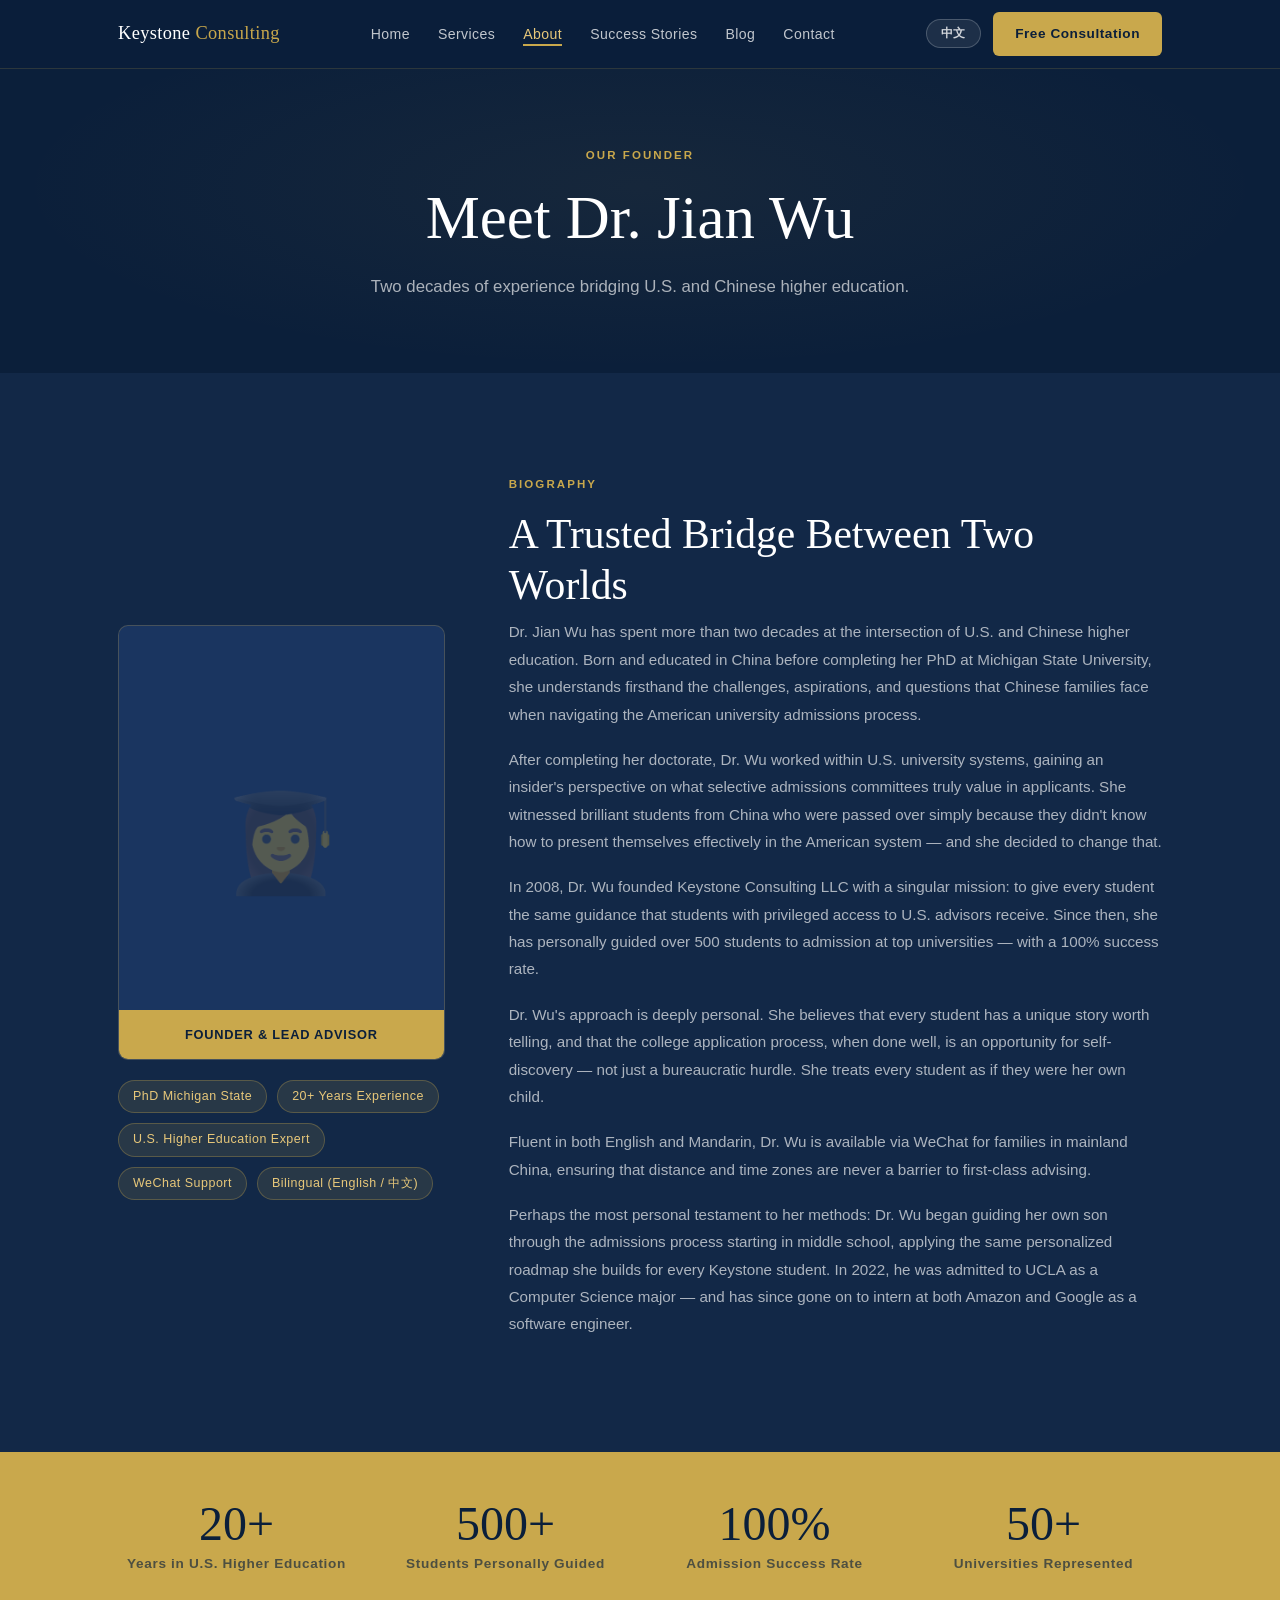
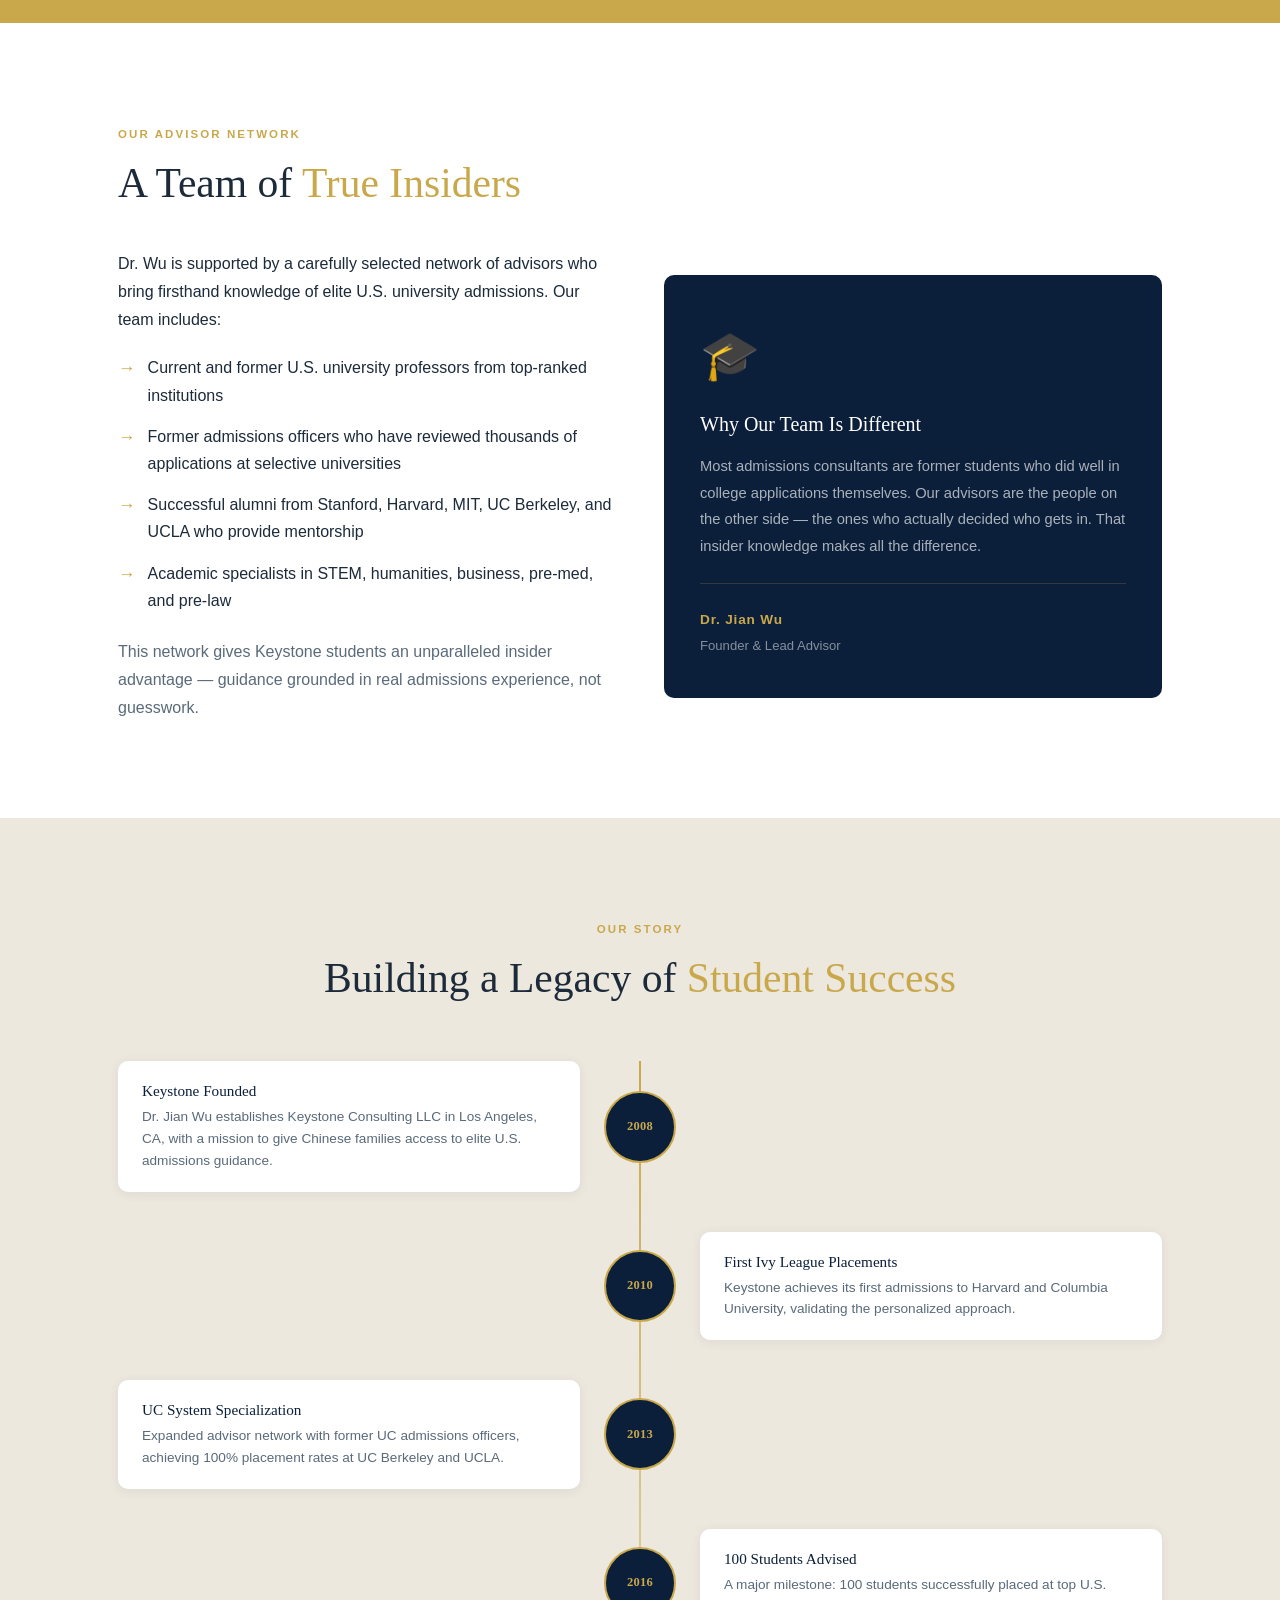
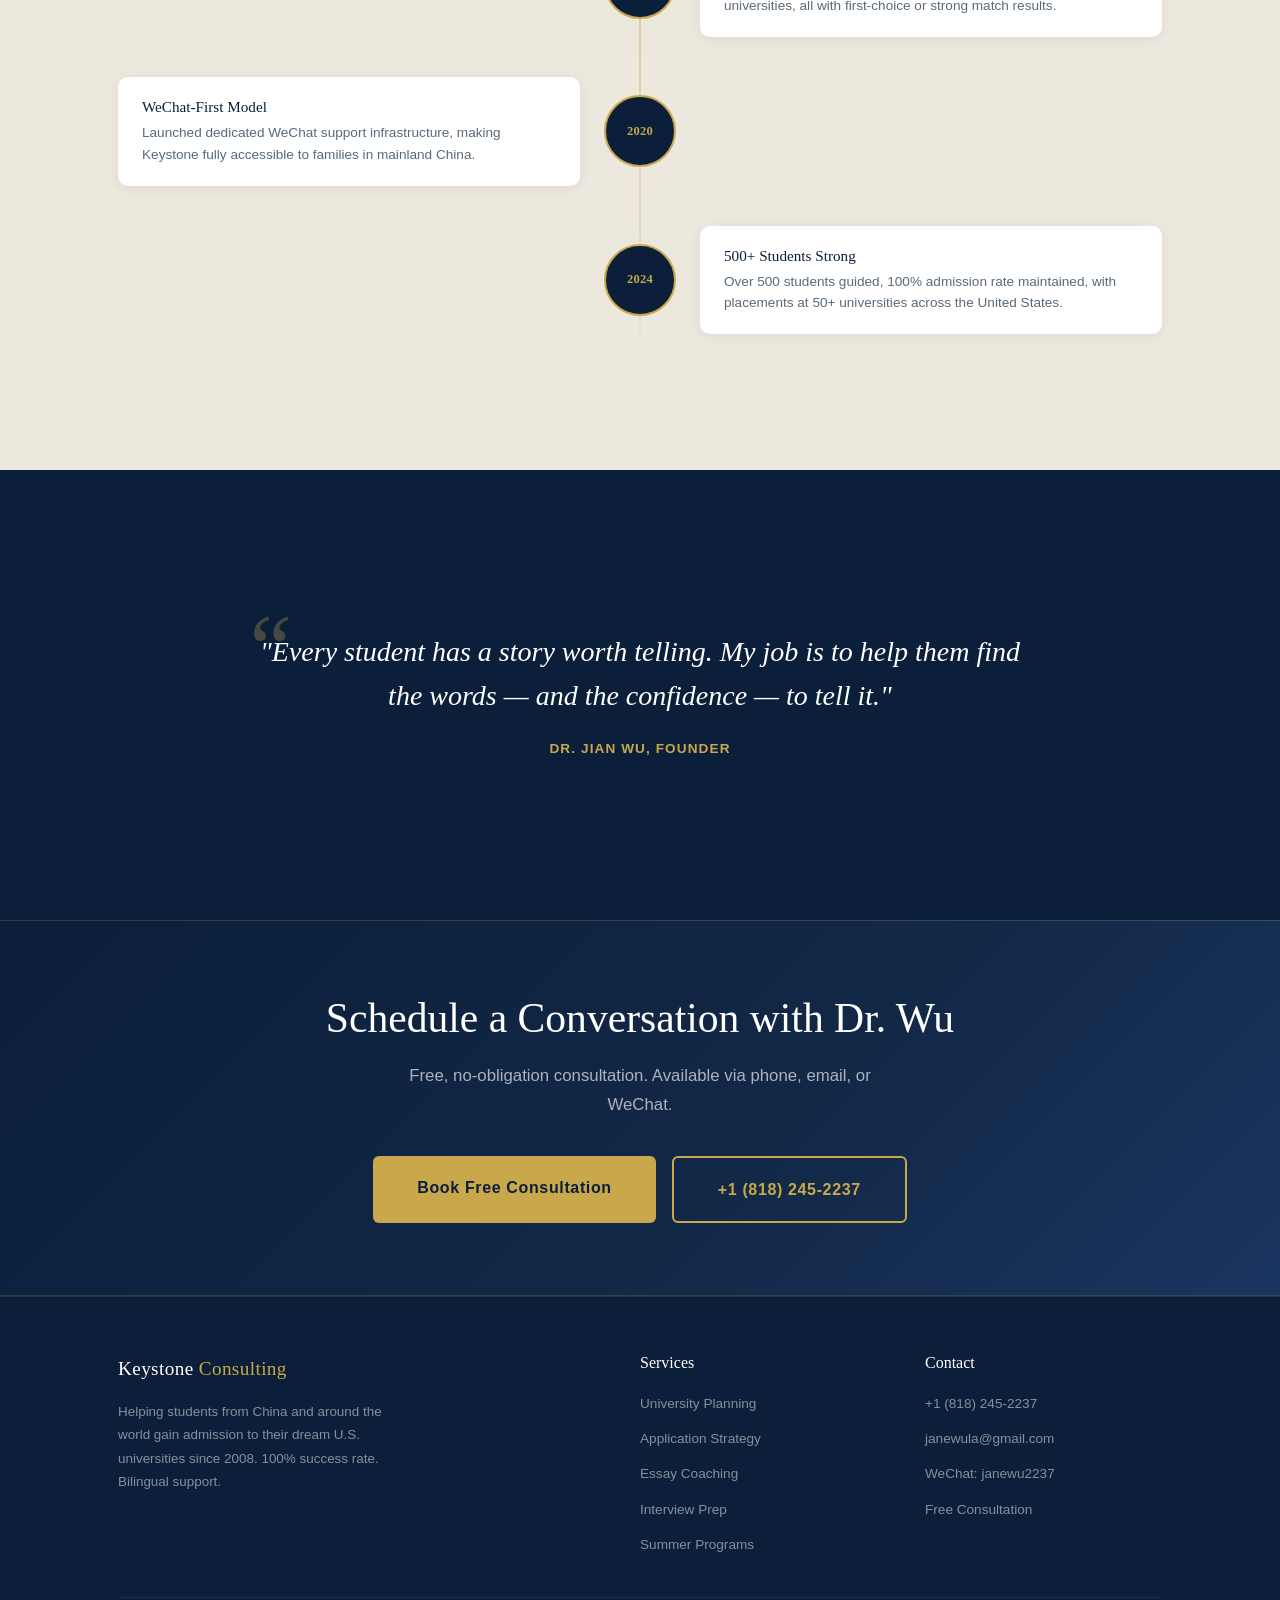
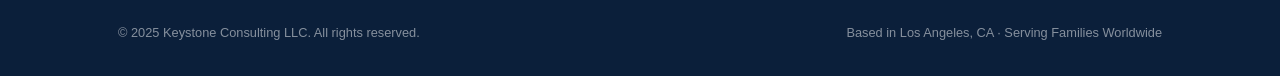
==== pages/about.html @ 027ab475 "Redesign: multi-page architecture with EN/ZH language toggle - Modularize into 6 pages: Home, Servic" ====
<!DOCTYPE html>
<html lang="en">
<head>
  <meta charset="UTF-8" />
  <meta name="viewport" content="width=device-width, initial-scale=1.0" />
  <title>About Dr. Jian Wu — Keystone Consulting LLC</title>
  <meta name="description" content="Meet Dr. Jian Wu, founder of Keystone Consulting LLC. PhD from Michigan State, 20+ years bridging U.S. and Chinese higher education. 500+ students guided, 100% success rate." />
  <link rel="stylesheet" href="../css/styles.css" />
</head>
<body>

<div id="nav-root"></div>

<!-- ── COMPACT HERO ───────────────────────────────────────── -->
<section class="hero-compact">
  <div class="hero-bg"></div>
  <div class="container hero-compact-inner">
    <div class="reveal">
      <span class="label" data-i18n="about.hero_label">Our Founder</span>
      <h1 data-i18n="about.hero_h1">Meet Dr. Jian Wu</h1>
      <p class="hero-sub" data-i18n="about.hero_sub">Two decades of experience bridging U.S. and Chinese higher education.</p>
    </div>
  </div>
</section>

<!-- ── BIOGRAPHY ───────────────────────────────────────────── -->
<section class="section section--mid">
  <div class="container">
    <div class="founder-inner">
      <div class="reveal">
        <div class="founder-portrait">
          <div class="founder-portrait-inner">👩‍🎓</div>
          <div class="founder-portrait-badge" data-i18n="about.founder_badge">Founder & Lead Advisor</div>
        </div>
        <div class="founder-creds" style="margin-top:20px;">
          <span class="cred-tag" data-i18n="home.cred1">PhD Michigan State</span>
          <span class="cred-tag" data-i18n="home.cred2">20+ Years Experience</span>
          <span class="cred-tag" data-i18n="home.cred3">U.S. Higher Education Expert</span>
          <span class="cred-tag" data-i18n="home.cred4">WeChat Support</span>
          <span class="cred-tag" data-i18n="home.cred5">Bilingual (English / 中文)</span>
        </div>
      </div>
      <div class="founder-content reveal">
        <span class="label" data-i18n="about.bio_label">Biography</span>
        <h2 data-i18n="about.bio_h2">A Trusted Bridge Between Two Worlds</h2>
        <p data-i18n="about.bio_p1">Dr. Jian Wu has spent more than two decades at the intersection of U.S. and Chinese higher education. Born and educated in China before completing her PhD at Michigan State University, she understands firsthand the challenges, aspirations, and questions that Chinese families face when navigating the American university admissions process.</p>
        <p data-i18n="about.bio_p2">After completing her doctorate, Dr. Wu worked within U.S. university systems, gaining an insider's perspective on what selective admissions committees truly value in applicants. She witnessed brilliant students from China who were passed over simply because they didn't know how to present themselves effectively in the American system — and she decided to change that.</p>
        <p data-i18n="about.bio_p3">In 2008, Dr. Wu founded Keystone Consulting LLC with a singular mission: to give every student the same guidance that students with privileged access to U.S. advisors receive. Since then, she has personally guided over 500 students to admission at top universities — with a 100% success rate.</p>
        <p data-i18n="about.bio_p4">Dr. Wu's approach is deeply personal. She believes that every student has a unique story worth telling, and that the college application process, when done well, is an opportunity for self-discovery — not just a bureaucratic hurdle. She treats every student as if they were her own child.</p>
        <p data-i18n="about.bio_p5">Fluent in both English and Mandarin, Dr. Wu is available via WeChat for families in mainland China, ensuring that distance and time zones are never a barrier to first-class advising.</p>
        <p data-i18n="about.bio_p6">Perhaps the most personal testament to her methods: Dr. Wu began guiding her own son through the admissions process starting in middle school, applying the same personalized roadmap she builds for every Keystone student. In 2022, he was admitted to UCLA as a Computer Science major — and has since gone on to intern at both Amazon and Google as a software engineer.</p>
      </div>
    </div>
  </div>
</section>

<!-- ── CREDENTIAL STATS ────────────────────────────────────── -->
<div class="stats-banner">
  <div class="container">
    <div class="stats-grid">
      <div class="reveal">
        <div class="stat-num" data-i18n="about.cred1_num">20+</div>
        <div class="stat-label" data-i18n="about.cred1_label">Years in U.S. Higher Education</div>
      </div>
      <div class="reveal">
        <div class="stat-num" data-i18n="about.cred2_num">500+</div>
        <div class="stat-label" data-i18n="about.cred2_label">Students Personally Guided</div>
      </div>
      <div class="reveal">
        <div class="stat-num" data-i18n="about.cred3_num">100%</div>
        <div class="stat-label" data-i18n="about.cred3_label">Admission Success Rate</div>
      </div>
      <div class="reveal">
        <div class="stat-num" data-i18n="about.cred4_num">50+</div>
        <div class="stat-label" data-i18n="about.cred4_label">Universities Represented</div>
      </div>
    </div>
  </div>
</div>

<!-- ── ADVISOR NETWORK ─────────────────────────────────────── -->
<section class="section section--white">
  <div class="container">
    <div class="reveal">
      <span class="label" data-i18n="about.team_label">Our Advisor Network</span>
      <h2 data-i18n-html="about.team_h2">A Team of <span class="gold">True Insiders</span></h2>
    </div>
    <div style="display:grid; grid-template-columns:1fr 1fr; gap:48px; margin-top:40px; align-items:center;">
      <div class="reveal">
        <p style="margin-bottom:20px;" data-i18n="about.team_p1">Dr. Wu is supported by a carefully selected network of advisors who bring firsthand knowledge of elite U.S. university admissions. Our team includes:</p>
        <ul style="list-style:none; display:flex; flex-direction:column; gap:14px;">
          <li style="display:flex; gap:12px; align-items:flex-start;">
            <span style="color:var(--gold); font-size:1.1rem; flex-shrink:0;">→</span>
            <span data-i18n="about.team_l1">Current and former U.S. university professors from top-ranked institutions</span>
          </li>
          <li style="display:flex; gap:12px; align-items:flex-start;">
            <span style="color:var(--gold); font-size:1.1rem; flex-shrink:0;">→</span>
            <span data-i18n="about.team_l2">Former admissions officers who have reviewed thousands of applications at selective universities</span>
          </li>
          <li style="display:flex; gap:12px; align-items:flex-start;">
            <span style="color:var(--gold); font-size:1.1rem; flex-shrink:0;">→</span>
            <span data-i18n="about.team_l3">Successful alumni from Stanford, Harvard, MIT, UC Berkeley, and UCLA who provide mentorship</span>
          </li>
          <li style="display:flex; gap:12px; align-items:flex-start;">
            <span style="color:var(--gold); font-size:1.1rem; flex-shrink:0;">→</span>
            <span data-i18n="about.team_l4">Academic specialists in STEM, humanities, business, pre-med, and pre-law</span>
          </li>
        </ul>
        <p style="margin-top:24px; color:var(--muted);" data-i18n="about.team_p2">This network gives Keystone students an unparalleled insider advantage — guidance grounded in real admissions experience, not guesswork.</p>
      </div>
      <div class="reveal">
        <div style="background:var(--navy); border-radius:var(--r-md); padding:40px 36px; color:var(--white);">
          <div style="font-size:3rem; margin-bottom:16px;">🎓</div>
          <h3 style="color:var(--white); margin-bottom:16px;">Why Our Team Is Different</h3>
          <p style="color:rgba(255,255,255,0.65); font-size:0.92rem; line-height:1.8;">Most admissions consultants are former students who did well in college applications themselves. Our advisors are the people on the other side — the ones who actually decided who gets in. That insider knowledge makes all the difference.</p>
          <div style="margin-top:24px; padding-top:24px; border-top:1px solid rgba(201,168,76,0.2);">
            <div style="color:var(--gold); font-weight:700; font-size:0.85rem; letter-spacing:0.06em;">Dr. Jian Wu</div>
            <div style="color:rgba(255,255,255,0.5); font-size:0.82rem; margin-top:4px;">Founder & Lead Advisor</div>
          </div>
        </div>
      </div>
    </div>
  </div>
</section>

<!-- ── TIMELINE ────────────────────────────────────────────── -->
<section class="section section--cream">
  <div class="container">
    <div class="reveal text-center">
      <span class="label" data-i18n="about.timeline_label">Our Story</span>
      <h2 data-i18n-html="about.timeline_h2">Building a Legacy of <span class="gold">Student Success</span></h2>
    </div>
    <div class="timeline">

      <div class="timeline-item">
        <div class="timeline-content reveal">
          <h4 data-i18n="about.tl1_title">Keystone Founded</h4>
          <p data-i18n="about.tl1_body">Dr. Jian Wu establishes Keystone Consulting LLC in Los Angeles, CA, with a mission to give Chinese families access to elite U.S. admissions guidance.</p>
        </div>
        <div class="timeline-year reveal" data-i18n="about.tl1_year">2008</div>
        <div class="timeline-spacer"></div>
      </div>

      <div class="timeline-item">
        <div class="timeline-spacer"></div>
        <div class="timeline-year reveal" data-i18n="about.tl2_year">2010</div>
        <div class="timeline-content reveal">
          <h4 data-i18n="about.tl2_title">First Ivy League Placements</h4>
          <p data-i18n="about.tl2_body">Keystone achieves its first admissions to Harvard and Columbia University, validating the personalized approach.</p>
        </div>
      </div>

      <div class="timeline-item">
        <div class="timeline-content reveal">
          <h4 data-i18n="about.tl3_title">UC System Specialization</h4>
          <p data-i18n="about.tl3_body">Expanded advisor network with former UC admissions officers, achieving 100% placement rates at UC Berkeley and UCLA.</p>
        </div>
        <div class="timeline-year reveal" data-i18n="about.tl3_year">2013</div>
        <div class="timeline-spacer"></div>
      </div>

      <div class="timeline-item">
        <div class="timeline-spacer"></div>
        <div class="timeline-year reveal" data-i18n="about.tl4_year">2016</div>
        <div class="timeline-content reveal">
          <h4 data-i18n="about.tl4_title">100 Students Advised</h4>
          <p data-i18n="about.tl4_body">A major milestone: 100 students successfully placed at top U.S. universities, all with first-choice or strong match results.</p>
        </div>
      </div>

      <div class="timeline-item">
        <div class="timeline-content reveal">
          <h4 data-i18n="about.tl5_title">WeChat-First Model</h4>
          <p data-i18n="about.tl5_body">Launched dedicated WeChat support infrastructure, making Keystone fully accessible to families in mainland China.</p>
        </div>
        <div class="timeline-year reveal" data-i18n="about.tl5_year">2020</div>
        <div class="timeline-spacer"></div>
      </div>

      <div class="timeline-item">
        <div class="timeline-spacer"></div>
        <div class="timeline-year reveal" data-i18n="about.tl6_year">2024</div>
        <div class="timeline-content reveal">
          <h4 data-i18n="about.tl6_title">500+ Students Strong</h4>
          <p data-i18n="about.tl6_body">Over 500 students guided, 100% admission rate maintained, with placements at 50+ universities across the United States.</p>
        </div>
      </div>

    </div>
  </div>
</section>

<!-- ── PULL QUOTE ──────────────────────────────────────────── -->
<section class="section section--dark">
  <div class="container">
    <div class="pullquote reveal">
      <blockquote data-i18n="about.quote_text">"Every student has a story worth telling. My job is to help them find the words — and the confidence — to tell it."</blockquote>
      <cite data-i18n="about.quote_cite">Dr. Jian Wu, Founder</cite>
    </div>
  </div>
</section>

<!-- ── CTA ────────────────────────────────────────────────── -->
<section class="cta-banner">
  <div class="container">
    <div class="reveal">
      <h2 data-i18n="about.cta_h2">Schedule a Conversation with Dr. Wu</h2>
      <p data-i18n="about.cta_p">Free, no-obligation consultation. Available via phone, email, or WeChat.</p>
      <div class="cta-actions">
        <a href="../pages/contact.html" class="btn btn-primary btn-lg" data-i18n="about.cta_btn">Book Free Consultation</a>
        <a href="tel:+18182452237" class="btn btn-outline btn-lg">+1 (818) 245-2237</a>
      </div>
    </div>
  </div>
</section>

<div id="footer-root"></div>

<script src="../js/translations.js"></script>
<script src="../js/main.js"></script>
</body>
</html>
---- css/styles.css ----
/* ═══════════════════════════════════════════════════════════
   Keystone Consulting LLC — Shared Design System
   China-safe: zero external CDN dependencies
   ═══════════════════════════════════════════════════════════ */

/* ── RESET & BASE ─────────────────────────────────────────── */
*, *::before, *::after { box-sizing: border-box; margin: 0; padding: 0; }
html { scroll-behavior: smooth; font-size: 16px; }

/* ── DESIGN TOKENS ────────────────────────────────────────── */
:root {
  --navy:       #0b1f3a;
  --navy-mid:   #122847;
  --navy-soft:  #1a3560;
  --navy-glass: rgba(11, 31, 58, 0.95);
  --gold:       #c9a84c;
  --gold-lt:    #e8c87a;
  --gold-glass: rgba(201, 168, 76, 0.12);
  --cream:      #f8f5ef;
  --cream-dk:   #ede8de;
  --white:      #ffffff;
  --text:       #1c2a3a;
  --muted:      #5a6a7a;
  --success:    #15803d;

  --serif: Georgia, 'Times New Roman', 'STSong', 'SimSun', serif;
  --sans:  'Segoe UI', 'Helvetica Neue', 'PingFang SC', 'Microsoft YaHei', 'Hiragino Sans GB', Arial, sans-serif;

  --r:     6px;
  --r-md:  10px;
  --r-lg:  16px;
  --r-pill: 100px;

  --shadow-sm:  0 2px 12px rgba(11, 31, 58, 0.07);
  --shadow-md:  0 4px 30px rgba(11, 31, 58, 0.10);
  --shadow-lg:  0 12px 48px rgba(11, 31, 58, 0.15);

  --ease: 0.25s ease;
}

body {
  font-family: var(--sans);
  background: var(--cream);
  color: var(--text);
  line-height: 1.7;
  overflow-x: hidden;
}

/* Chinese text gets slightly more line height */
html[lang="zh"] body {
  line-height: 1.9;
}

/* ── TYPOGRAPHY ───────────────────────────────────────────── */
h1, h2, h3, h4 { font-family: var(--serif); font-weight: normal; line-height: 1.25; }
h1 { font-size: clamp(2.4rem, 5vw, 3.8rem); }
h2 { font-size: clamp(1.8rem, 3.5vw, 2.6rem); }
h3 { font-size: 1.25rem; }
h4 { font-size: 1rem; }

p { line-height: 1.75; }

a { color: inherit; }

/* ── UTILITY ──────────────────────────────────────────────── */
.container { max-width: 1100px; margin: 0 auto; padding: 0 28px; }

.section        { padding: 96px 0; }
.section--dark  { background: var(--navy); color: var(--white); }
.section--mid   { background: var(--navy-mid); color: var(--white); }
.section--cream { background: var(--cream-dk); }
.section--white { background: var(--white); }

.label {
  display: inline-block;
  font-size: 0.72rem;
  font-weight: 700;
  letter-spacing: 0.18em;
  text-transform: uppercase;
  color: var(--gold);
  margin-bottom: 14px;
}

.gold        { color: var(--gold); }
.text-center { text-align: center; }
.text-muted  { color: var(--muted); }
.lead        { font-size: 1.1rem; line-height: 1.8; }

/* ── GRID HELPERS ─────────────────────────────────────────── */
.grid-2    { display: grid; grid-template-columns: 1fr 1fr; gap: 32px; }
.grid-3    { display: grid; grid-template-columns: repeat(3, 1fr); gap: 28px; }
.grid-auto { display: grid; grid-template-columns: repeat(auto-fit, minmax(280px, 1fr)); gap: 24px; }

/* ── BUTTONS ──────────────────────────────────────────────── */
.btn {
  display: inline-block;
  padding: 14px 34px;
  border-radius: var(--r);
  font-family: var(--sans);
  font-size: 0.95rem;
  font-weight: 600;
  letter-spacing: 0.04em;
  cursor: pointer;
  text-decoration: none;
  transition: transform 0.2s, box-shadow 0.2s, background 0.2s, color 0.2s;
  border: none;
  text-align: center;
}
.btn-primary {
  background: var(--gold);
  color: var(--navy);
}
.btn-primary:hover {
  background: var(--gold-lt);
  transform: translateY(-2px);
  box-shadow: 0 8px 24px rgba(201, 168, 76, 0.35);
}
.btn-outline {
  background: transparent;
  border: 2px solid var(--gold);
  color: var(--gold);
}
.btn-outline:hover {
  background: var(--gold);
  color: var(--navy);
  transform: translateY(-2px);
}
.btn-white {
  background: var(--white);
  color: var(--navy);
}
.btn-white:hover {
  background: var(--gold-lt);
  transform: translateY(-2px);
}
.btn-sm { padding: 10px 22px; font-size: 0.85rem; }
.btn-lg { padding: 18px 44px; font-size: 1rem; }

/* ── CARDS ────────────────────────────────────────────────── */
.card {
  background: var(--white);
  border-radius: var(--r-md);
  padding: 36px 28px;
  box-shadow: var(--shadow-sm);
  transition: transform var(--ease), box-shadow var(--ease);
}
.card:hover { transform: translateY(-5px); box-shadow: var(--shadow-lg); }

.card--dark {
  background: var(--navy-soft);
  color: var(--white);
}

.card--bordered {
  border-top: 3px solid var(--gold);
}

/* ── NAV ──────────────────────────────────────────────────── */
nav {
  position: fixed; top: 0; left: 0; right: 0; z-index: 1000;
  background: var(--navy-glass);
  backdrop-filter: blur(12px);
  -webkit-backdrop-filter: blur(12px);
  border-bottom: 1px solid rgba(201, 168, 76, 0.18);
  transition: box-shadow 0.3s;
}
nav.scrolled { box-shadow: 0 4px 30px rgba(0, 0, 0, 0.3); }

.nav-inner {
  display: flex;
  align-items: center;
  justify-content: space-between;
  height: 68px;
}

.nav-logo {
  font-family: var(--serif);
  font-size: 1.15rem;
  color: var(--white);
  text-decoration: none;
  letter-spacing: 0.02em;
  white-space: nowrap;
}
.nav-logo span { color: var(--gold); }

.nav-links {
  display: flex;
  gap: 28px;
  list-style: none;
}
.nav-links a {
  color: rgba(255, 255, 255, 0.75);
  text-decoration: none;
  font-size: 0.88rem;
  letter-spacing: 0.03em;
  transition: color var(--ease);
  padding-bottom: 2px;
  border-bottom: 2px solid transparent;
}
.nav-links a:hover { color: var(--gold-lt); }
.nav-links a.active {
  color: var(--gold-lt);
  border-bottom-color: var(--gold);
}

.nav-cta {
  display: flex;
  align-items: center;
  gap: 12px;
}

/* Language toggle */
.lang-toggle {
  background: rgba(255, 255, 255, 0.08);
  border: 1px solid rgba(255, 255, 255, 0.2);
  border-radius: var(--r-pill);
  color: rgba(255, 255, 255, 0.8);
  font-size: 0.78rem;
  font-weight: 700;
  letter-spacing: 0.06em;
  padding: 5px 14px;
  cursor: pointer;
  transition: background var(--ease), border-color var(--ease), color var(--ease);
  white-space: nowrap;
  font-family: var(--sans);
}
.lang-toggle:hover {
  background: var(--gold-glass);
  border-color: rgba(201, 168, 76, 0.5);
  color: var(--gold-lt);
}

/* Hamburger */
.hamburger {
  display: none;
  flex-direction: column;
  gap: 5px;
  background: none;
  border: none;
  cursor: pointer;
  padding: 4px;
}
.hamburger span {
  display: block;
  width: 24px; height: 2px;
  background: var(--white);
  border-radius: 2px;
  transition: transform 0.3s, opacity 0.3s;
}
.hamburger.open span:nth-child(1) { transform: translateY(7px) rotate(45deg); }
.hamburger.open span:nth-child(2) { opacity: 0; }
.hamburger.open span:nth-child(3) { transform: translateY(-7px) rotate(-45deg); }

/* Mobile drawer */
.mobile-menu {
  display: none;
  position: fixed;
  top: 68px; left: 0; right: 0;
  background: var(--navy);
  border-bottom: 1px solid rgba(201, 168, 76, 0.2);
  padding: 24px 28px 32px;
  transform: translateY(-110%);
  transition: transform 0.3s cubic-bezier(0.4, 0, 0.2, 1);
  z-index: 999;
}
.mobile-menu.open { transform: translateY(0); }
.mobile-menu ul { list-style: none; display: flex; flex-direction: column; gap: 18px; margin-bottom: 24px; }
.mobile-menu ul a { color: rgba(255, 255, 255, 0.85); text-decoration: none; font-size: 1.05rem; }
.mobile-menu ul a.active { color: var(--gold-lt); }
.mobile-menu-footer {
  display: flex;
  flex-direction: column;
  gap: 12px;
  padding-top: 20px;
  border-top: 1px solid rgba(255, 255, 255, 0.08);
}
.lang-toggle--large {
  font-size: 0.88rem;
  padding: 10px 20px;
  width: 100%;
  text-align: center;
}

/* ── HERO ─────────────────────────────────────────────────── */
.hero {
  background: var(--navy);
  padding: 0;
  overflow: hidden;
  position: relative;
}
.hero-bg {
  position: absolute; inset: 0;
  background:
    radial-gradient(ellipse 60% 60% at 80% 40%, rgba(201, 168, 76, 0.08) 0%, transparent 70%),
    radial-gradient(ellipse 40% 80% at 10% 60%, rgba(26, 53, 96, 0.6) 0%, transparent 70%);
}
.hero-lines {
  position: absolute; inset: 0; overflow: hidden; opacity: 0.07;
  background-image: repeating-linear-gradient(
    0deg, transparent, transparent 60px, rgba(201, 168, 76, 0.5) 60px, rgba(201, 168, 76, 0.5) 61px
  );
}
.hero-inner {
  position: relative; z-index: 2;
  min-height: 100vh;
  display: flex; align-items: center;
  padding-top: 100px;
  padding-bottom: 48px;
}
.hero-content { max-width: 680px; }
.hero-badge {
  display: inline-flex; align-items: center; gap: 8px;
  background: rgba(201, 168, 76, 0.12);
  border: 1px solid rgba(201, 168, 76, 0.3);
  border-radius: var(--r-pill);
  padding: 6px 16px;
  font-size: 0.8rem;
  font-weight: 600;
  letter-spacing: 0.08em;
  text-transform: uppercase;
  color: var(--gold-lt);
  margin-bottom: 28px;
}
.hero-badge::before { content: '★'; font-size: 0.7rem; }
.hero h1 { color: var(--white); margin-bottom: 22px; }
.hero h1 em { color: var(--gold); font-style: normal; }
.hero-sub {
  color: rgba(255, 255, 255, 0.68);
  font-size: 1.1rem;
  margin-bottom: 38px;
  max-width: 520px;
  line-height: 1.75;
}
.hero-actions { display: flex; gap: 14px; flex-wrap: wrap; margin-bottom: 60px; }
.hero-stats {
  display: flex; gap: 40px; flex-wrap: wrap;
  padding-top: 40px;
  border-top: 1px solid rgba(255, 255, 255, 0.1);
}
.stat-num {
  font-family: var(--serif);
  font-size: 2.4rem;
  color: var(--gold);
  line-height: 1;
}
.stat-label {
  font-size: 0.82rem;
  color: rgba(255, 255, 255, 0.5);
  letter-spacing: 0.04em;
  margin-top: 4px;
}
.hero-img {
  position: absolute; right: 0; top: 0; bottom: 0;
  width: 42%;
  background: linear-gradient(135deg, var(--navy-soft), var(--navy-mid));
  clip-path: polygon(15% 0, 100% 0, 100% 100%, 0 100%);
  display: flex; align-items: center; justify-content: center;
  overflow: hidden;
}
.hero-img-inner {
  width: 100%; height: 100%;
  background:
    linear-gradient(180deg, rgba(11, 31, 58, 0.3) 0%, rgba(11, 31, 58, 0.8) 100%),
    url("data:image/svg+xml,%3Csvg xmlns='http://www.w3.org/2000/svg' width='400' height='600' viewBox='0 0 400 600'%3E%3Crect width='400' height='600' fill='%231a3560'/%3E%3Ccircle cx='200' cy='220' r='130' fill='none' stroke='%23c9a84c' stroke-width='1' opacity='.25'/%3E%3Ccircle cx='200' cy='220' r='90' fill='none' stroke='%23c9a84c' stroke-width='1' opacity='.18'/%3E%3Ccircle cx='200' cy='220' r='50' fill='none' stroke='%23c9a84c' stroke-width='1' opacity='.12'/%3E%3Ctext x='200' y='240' text-anchor='middle' font-family='Georgia' font-size='64' fill='%23c9a84c' opacity='.2'%3E%E5%8D%8E%3C/text%3E%3C/svg%3E");
  background-size: cover; background-position: center;
}

/* ── COMPACT HERO (interior pages) ───────────────────────── */
.hero-compact {
  background: var(--navy);
  padding: 0;
  overflow: hidden;
  position: relative;
}
.hero-compact .hero-bg { position: absolute; inset: 0;
  background: radial-gradient(ellipse 70% 70% at 50% 50%, rgba(201,168,76,0.06) 0%, transparent 70%);
}
.hero-compact-inner {
  position: relative; z-index: 2;
  padding: 140px 0 72px;
  text-align: center;
}
.hero-compact h1 { color: var(--white); margin-bottom: 16px; }
.hero-compact .hero-sub { color: rgba(255,255,255,0.65); max-width: 560px; margin: 0 auto; font-size: 1.05rem; }

/* ── SCHOOLS STRIP ────────────────────────────────────────── */
.schools-strip {
  background: var(--navy-mid);
  border-top: 1px solid rgba(201, 168, 76, 0.15);
  border-bottom: 1px solid rgba(201, 168, 76, 0.15);
  padding: 20px 0;
}
.schools-inner {
  display: flex; align-items: center; gap: 10px; flex-wrap: wrap;
  justify-content: center;
  overflow: visible;
}
.schools-label {
  font-size: 0.72rem;
  font-weight: 700;
  letter-spacing: 0.15em;
  text-transform: uppercase;
  color: rgba(255, 255, 255, 0.4);
  margin-right: 8px;
}
.school-tag {
  font-size: 0.85rem;
  color: rgba(255, 255, 255, 0.6);
  padding: 4px 12px;
  border: 1px solid rgba(255, 255, 255, 0.1);
  border-radius: var(--r-pill);
  font-style: italic;
  font-family: var(--serif);
}

/* ── WHY US CARDS ─────────────────────────────────────────── */
.why-grid {
  display: grid;
  grid-template-columns: repeat(auto-fit, minmax(240px, 1fr));
  gap: 24px;
  margin-top: 56px;
}
.why-card {
  background: var(--white);
  border-radius: var(--r-md);
  padding: 36px 28px;
  border-top: 3px solid var(--gold);
  box-shadow: var(--shadow-sm);
  transition: transform var(--ease), box-shadow var(--ease);
}
.why-card:hover { transform: translateY(-5px); box-shadow: var(--shadow-lg); }
.why-icon { font-size: 2rem; margin-bottom: 16px; }
.why-card h3 { margin-bottom: 10px; color: var(--navy); }
.why-card p { font-size: 0.9rem; color: var(--muted); line-height: 1.7; }

/* ── SERVICES GRID (home preview) ─────────────────────────── */
.services-grid {
  display: grid;
  grid-template-columns: repeat(auto-fit, minmax(300px, 1fr));
  gap: 2px;
  margin-top: 56px;
  border-radius: var(--r-md);
  overflow: hidden;
  box-shadow: 0 4px 40px rgba(0, 0, 0, 0.25);
}
.service-item {
  background: var(--navy-soft);
  padding: 40px 36px;
  transition: background var(--ease);
  position: relative;
  overflow: hidden;
}
.service-item::before {
  content: '';
  position: absolute; left: 0; top: 0; bottom: 0;
  width: 3px;
  background: var(--gold);
  transform: scaleY(0);
  transform-origin: bottom;
  transition: transform 0.3s;
}
.service-item:hover::before { transform: scaleY(1); }
.service-item:hover { background: rgba(201, 168, 76, 0.08); }
.service-num {
  font-family: var(--serif);
  font-size: 3rem;
  color: rgba(201, 168, 76, 0.15);
  line-height: 1;
  margin-bottom: 8px;
}
.service-item h3 { color: var(--white); margin-bottom: 10px; font-size: 1.1rem; }
.service-item p  { color: rgba(255, 255, 255, 0.55); font-size: 0.88rem; line-height: 1.7; }
.service-item .service-link {
  display: inline-block;
  margin-top: 14px;
  font-size: 0.82rem;
  color: var(--gold);
  text-decoration: none;
  letter-spacing: 0.04em;
  font-weight: 600;
}
.service-item .service-link:hover { color: var(--gold-lt); }

/* ── SERVICES DETAIL (services page) ─────────────────────── */
.services-detail-grid {
  display: grid;
  grid-template-columns: repeat(auto-fit, minmax(320px, 1fr));
  gap: 32px;
  margin-top: 56px;
}
.service-detail-card {
  background: var(--white);
  border-radius: var(--r-md);
  padding: 40px 36px;
  box-shadow: var(--shadow-sm);
  border-top: 3px solid var(--gold);
  transition: transform var(--ease), box-shadow var(--ease);
}
.service-detail-card:hover { transform: translateY(-4px); box-shadow: var(--shadow-md); }
.service-detail-card .service-num {
  font-family: var(--serif);
  font-size: 2.5rem;
  color: rgba(201, 168, 76, 0.2);
  line-height: 1;
  margin-bottom: 12px;
}
.service-detail-card h3 { color: var(--navy); margin-bottom: 14px; font-size: 1.2rem; }
.service-detail-card p { color: var(--muted); font-size: 0.92rem; line-height: 1.75; margin-bottom: 18px; }
.service-detail-card ul { list-style: none; display: flex; flex-direction: column; gap: 8px; }
.service-detail-card ul li {
  font-size: 0.88rem;
  color: var(--muted);
  padding-left: 20px;
  position: relative;
}
.service-detail-card ul li::before {
  content: '→';
  position: absolute; left: 0;
  color: var(--gold);
  font-size: 0.85rem;
}

/* ── PACKAGES ─────────────────────────────────────────────── */
.packages-grid {
  display: grid;
  grid-template-columns: repeat(3, 1fr);
  gap: 24px;
  margin-top: 56px;
}
.package-card {
  background: var(--white);
  border-radius: var(--r-md);
  padding: 40px 32px;
  box-shadow: var(--shadow-sm);
  text-align: center;
  position: relative;
  transition: transform var(--ease), box-shadow var(--ease);
}
.package-card:hover { transform: translateY(-4px); box-shadow: var(--shadow-md); }
.package-card.featured {
  background: var(--navy);
  color: var(--white);
  border: 2px solid var(--gold);
}
.package-card.featured h3 { color: var(--white); }
.package-card.featured p  { color: rgba(255,255,255,0.6); }
.package-badge {
  position: absolute; top: -13px; left: 50%; transform: translateX(-50%);
  background: var(--gold); color: var(--navy);
  font-size: 0.72rem; font-weight: 700; letter-spacing: 0.1em; text-transform: uppercase;
  padding: 4px 16px; border-radius: var(--r-pill);
  white-space: nowrap;
}
.package-card h3 { font-size: 1.3rem; color: var(--navy); margin-bottom: 12px; }
.package-card .package-desc { font-size: 0.88rem; color: var(--muted); margin-bottom: 28px; line-height: 1.65; }
.package-features { list-style: none; text-align: left; margin-bottom: 32px; display: flex; flex-direction: column; gap: 10px; }
.package-features li {
  font-size: 0.88rem;
  color: var(--text);
  padding-left: 22px;
  position: relative;
}
.package-features li::before {
  content: '✓';
  position: absolute; left: 0;
  color: var(--gold);
  font-weight: 700;
}
.package-card.featured .package-features li { color: rgba(255,255,255,0.75); }

/* ── PROCESS ──────────────────────────────────────────────── */
.process-steps {
  display: grid;
  grid-template-columns: repeat(auto-fit, minmax(180px, 1fr));
  gap: 0;
  margin-top: 60px;
  position: relative;
}
.process-steps::before {
  content: '';
  position: absolute;
  top: 36px; left: 10%; right: 10%;
  height: 2px;
  background: linear-gradient(90deg, transparent, var(--gold), var(--gold), transparent);
  opacity: 0.3;
}
.step {
  text-align: center;
  padding: 0 20px 40px;
  position: relative;
}
.step-circle {
  width: 72px; height: 72px;
  border-radius: 50%;
  background: var(--navy);
  border: 2px solid var(--gold);
  display: flex; align-items: center; justify-content: center;
  margin: 0 auto 20px;
  font-family: var(--serif);
  font-size: 1.5rem;
  color: var(--gold);
  position: relative; z-index: 2;
}
.step h4 { color: var(--navy); margin-bottom: 8px; }
.step p   { font-size: 0.84rem; color: var(--muted); line-height: 1.6; }

/* Section--cream step circles get white bg */
.section--cream .step-circle { background: var(--cream-dk); }

/* ── FOUNDER / ABOUT BIO ──────────────────────────────────── */
.founder-inner {
  display: grid;
  grid-template-columns: 1fr 2fr;
  gap: 64px;
  align-items: center;
}
.founder-portrait {
  width: 100%;
  aspect-ratio: 3/4;
  border-radius: var(--r-md);
  background: var(--navy-soft);
  display: flex; align-items: center; justify-content: center;
  border: 1px solid rgba(201, 168, 76, 0.25);
  position: relative; overflow: hidden;
}
.founder-portrait-inner { font-size: 6rem; opacity: 0.25; }
.founder-portrait-badge {
  position: absolute; bottom: 0; left: 0; right: 0;
  background: var(--gold);
  color: var(--navy);
  text-align: center;
  padding: 14px;
  font-size: 0.8rem;
  font-weight: 700;
  letter-spacing: 0.06em;
  text-transform: uppercase;
}
.founder-content h2 { color: var(--white); margin-bottom: 6px; }
.founder-title  { color: var(--gold); font-size: 0.9rem; letter-spacing: 0.06em; text-transform: uppercase; margin-bottom: 24px; }
.founder-content p { color: rgba(255, 255, 255, 0.65); font-size: 0.95rem; line-height: 1.8; margin-bottom: 18px; }
.founder-creds { display: flex; flex-wrap: wrap; gap: 10px; margin-top: 28px; }
.cred-tag {
  background: rgba(201, 168, 76, 0.12);
  border: 1px solid rgba(201, 168, 76, 0.3);
  color: var(--gold-lt);
  font-size: 0.78rem;
  padding: 5px 14px;
  border-radius: var(--r-pill);
  letter-spacing: 0.04em;
}

/* Timeline */
.timeline { margin-top: 56px; position: relative; }
.timeline::before {
  content: '';
  position: absolute; left: 50%; top: 0; bottom: 0;
  width: 2px;
  background: linear-gradient(180deg, var(--gold), rgba(201,168,76,0.1));
  transform: translateX(-50%);
}
.timeline-item {
  display: grid;
  grid-template-columns: 1fr auto 1fr;
  gap: 24px;
  align-items: center;
  margin-bottom: 40px;
}
.timeline-item:nth-child(even) .timeline-content { grid-column: 3; grid-row: 1; }
.timeline-item:nth-child(even) .timeline-year { grid-column: 2; }
.timeline-item:nth-child(even) .timeline-spacer { grid-column: 1; }
.timeline-year {
  width: 72px; height: 72px;
  background: var(--navy);
  border: 2px solid var(--gold);
  border-radius: 50%;
  display: flex; align-items: center; justify-content: center;
  font-family: var(--serif);
  font-size: 0.78rem;
  color: var(--gold);
  font-weight: 700;
  text-align: center;
  letter-spacing: 0.02em;
  z-index: 2;
}
.timeline-content {
  background: var(--white);
  border-radius: var(--r-md);
  padding: 20px 24px;
  box-shadow: var(--shadow-sm);
}
.timeline-content h4 { color: var(--navy); margin-bottom: 6px; font-size: 0.95rem; }
.timeline-content p  { color: var(--muted); font-size: 0.85rem; line-height: 1.6; }

/* Pull quote */
.pullquote {
  text-align: center;
  max-width: 760px;
  margin: 0 auto;
  padding: 64px 0;
}
.pullquote blockquote {
  font-family: var(--serif);
  font-size: clamp(1.3rem, 2.5vw, 1.75rem);
  color: var(--white);
  line-height: 1.55;
  font-style: italic;
  position: relative;
}
.pullquote blockquote::before {
  content: '\201C';
  font-size: 6rem;
  color: var(--gold);
  opacity: 0.3;
  position: absolute;
  top: -30px; left: -20px;
  line-height: 1;
  font-family: var(--serif);
}
.pullquote cite {
  display: block;
  margin-top: 20px;
  font-style: normal;
  font-size: 0.85rem;
  letter-spacing: 0.08em;
  color: var(--gold);
  text-transform: uppercase;
  font-weight: 700;
}

/* ── TESTIMONIALS ─────────────────────────────────────────── */
.testimonials-grid {
  display: grid;
  grid-template-columns: repeat(auto-fit, minmax(280px, 1fr));
  gap: 24px;
  margin-top: 56px;
}
.t-card {
  background: var(--white);
  border-radius: var(--r-md);
  padding: 36px 32px;
  box-shadow: var(--shadow-sm);
  position: relative;
  transition: transform var(--ease), box-shadow var(--ease);
}
.t-card:hover { transform: translateY(-3px); box-shadow: var(--shadow-md); }
.t-card::before {
  content: '\201C';
  font-family: var(--serif);
  font-size: 5rem;
  color: var(--gold);
  opacity: 0.2;
  position: absolute; top: 10px; left: 24px;
  line-height: 1;
}
.t-stars  { color: var(--gold); font-size: 0.85rem; margin-bottom: 12px; }
.t-body   { font-size: 0.93rem; color: var(--muted); line-height: 1.8; margin-bottom: 24px; font-style: italic; }
.t-author { font-weight: 700; color: var(--navy); font-size: 0.85rem; }
.t-school { color: var(--gold); font-size: 0.8rem; margin-top: 2px; }

/* Success story filter + grid */
.filter-bar { display: flex; gap: 10px; flex-wrap: wrap; margin-bottom: 40px; }
.filter-btn {
  background: var(--white);
  border: 1.5px solid #dde2e8;
  border-radius: var(--r-pill);
  padding: 8px 20px;
  font-size: 0.84rem;
  font-weight: 600;
  color: var(--muted);
  cursor: pointer;
  transition: background var(--ease), border-color var(--ease), color var(--ease);
  font-family: var(--sans);
}
.filter-btn:hover,
.filter-btn.active {
  background: var(--navy);
  border-color: var(--navy);
  color: var(--white);
}

.story-card {
  background: var(--white);
  border-radius: var(--r-md);
  padding: 32px 28px;
  box-shadow: var(--shadow-sm);
  transition: transform var(--ease), box-shadow var(--ease);
}
.story-card:hover { transform: translateY(-4px); box-shadow: var(--shadow-md); }
.story-uni {
  font-family: var(--serif);
  font-size: 1.3rem;
  color: var(--navy);
  margin-bottom: 6px;
}
.story-field { font-size: 0.82rem; color: var(--gold); font-weight: 700; letter-spacing: 0.06em; text-transform: uppercase; margin-bottom: 16px; }
.story-quote { font-size: 0.88rem; color: var(--muted); line-height: 1.7; font-style: italic; margin-bottom: 16px; }
.story-meta  { font-size: 0.78rem; color: var(--muted); letter-spacing: 0.04em; }

/* Featured story */
.featured-story {
  background: var(--navy);
  border-radius: var(--r-md);
  padding: 48px 56px;
  margin-bottom: 48px;
  position: relative;
  overflow: hidden;
}
.featured-story::before {
  content: '\201C';
  font-family: var(--serif);
  font-size: 10rem;
  color: var(--gold);
  opacity: 0.08;
  position: absolute;
  top: -20px; left: 24px;
  line-height: 1;
}
.featured-story .label { display: block; margin-bottom: 16px; }
.featured-story blockquote {
  font-family: var(--serif);
  font-size: 1.2rem;
  color: rgba(255,255,255,0.85);
  line-height: 1.7;
  font-style: italic;
  margin-bottom: 24px;
  position: relative; z-index: 1;
}
.featured-story cite {
  font-style: normal;
  font-size: 0.85rem;
  color: var(--gold);
  font-weight: 700;
  letter-spacing: 0.06em;
  text-transform: uppercase;
}

/* ── FAQ ──────────────────────────────────────────────────── */
.faq-list { margin-top: 56px; max-width: 780px; margin-left: auto; margin-right: auto; }
.faq-item { border-bottom: 1px solid rgba(201, 168, 76, 0.2); }
.faq-q {
  width: 100%;
  display: flex; justify-content: space-between; align-items: center;
  background: none; border: none; cursor: pointer;
  text-align: left;
  padding: 24px 4px;
  font-family: var(--serif);
  font-size: 1.05rem;
  color: var(--white);
  gap: 16px;
  transition: color var(--ease);
}
.faq-q:hover { color: var(--gold-lt); }
.faq-icon {
  flex-shrink: 0;
  width: 26px; height: 26px;
  border-radius: 50%;
  border: 1.5px solid rgba(201, 168, 76, 0.4);
  display: flex; align-items: center; justify-content: center;
  color: var(--gold);
  font-size: 1.1rem;
  font-weight: 300;
  transition: transform 0.3s, background var(--ease);
}
.faq-item.open .faq-icon { transform: rotate(45deg); background: var(--gold); color: var(--navy); }
.faq-a {
  max-height: 0; overflow: hidden;
  transition: max-height 0.35s ease, padding 0.35s;
  color: rgba(255, 255, 255, 0.6);
  font-size: 0.92rem;
  line-height: 1.8;
  padding: 0 4px;
}
.faq-item.open .faq-a { max-height: 400px; padding-bottom: 24px; }

/* Light FAQ variant */
.faq-list--light .faq-item { border-bottom-color: rgba(11,31,58,0.12); }
.faq-list--light .faq-q { color: var(--navy); }
.faq-list--light .faq-q:hover { color: var(--gold); }
.faq-list--light .faq-a { color: var(--muted); }

/* ── CONTACT ──────────────────────────────────────────────── */
.contact-inner {
  display: grid; grid-template-columns: 1fr 1fr; gap: 64px; align-items: start;
}
.contact-info h2 { margin-bottom: 16px; }
.contact-info p  { color: var(--muted); margin-bottom: 36px; line-height: 1.8; }
.contact-methods { display: flex; flex-direction: column; gap: 18px; }
.c-method { display: flex; gap: 14px; align-items: flex-start; }
.c-icon {
  width: 44px; height: 44px; border-radius: 8px;
  background: var(--navy);
  display: flex; align-items: center; justify-content: center;
  font-size: 1.2rem; flex-shrink: 0;
}
.c-label { font-size: 0.75rem; text-transform: uppercase; letter-spacing: 0.1em; color: var(--muted); font-weight: 700; }
.c-value { font-size: 0.95rem; color: var(--text); font-weight: 600; margin-top: 2px; }
.c-value a { color: var(--navy); text-decoration: none; }
.c-value a:hover { color: var(--gold); }

/* Contact method cards (full-width row) */
.contact-method-cards {
  display: grid;
  grid-template-columns: repeat(3, 1fr);
  gap: 24px;
  margin-bottom: 64px;
}
.contact-method-card {
  background: var(--white);
  border-radius: var(--r-md);
  padding: 36px 28px;
  text-align: center;
  box-shadow: var(--shadow-sm);
  border-top: 3px solid var(--gold);
}
.contact-method-card .c-icon {
  width: 56px; height: 56px; border-radius: 50%;
  font-size: 1.5rem;
  margin: 0 auto 16px;
}
.contact-method-card h3 { color: var(--navy); margin-bottom: 8px; font-size: 1.05rem; }
.contact-method-card p  { color: var(--muted); font-size: 0.88rem; }
.contact-method-card a  { color: var(--navy); font-weight: 600; text-decoration: none; }
.contact-method-card a:hover { color: var(--gold); }

.contact-form {
  background: var(--white);
  border-radius: var(--r-md);
  padding: 40px 36px;
  box-shadow: var(--shadow-md);
}
.contact-form h3 { font-family: var(--serif); color: var(--navy); margin-bottom: 24px; font-size: 1.3rem; }
.form-row { display: grid; grid-template-columns: 1fr 1fr; gap: 14px; }
.form-group { margin-bottom: 16px; }
.form-group label {
  display: block; font-size: 0.8rem; font-weight: 700;
  color: var(--muted); letter-spacing: 0.06em; text-transform: uppercase; margin-bottom: 6px;
}
.form-group input,
.form-group select,
.form-group textarea {
  width: 100%; padding: 12px 14px;
  border: 1.5px solid #dde2e8; border-radius: var(--r);
  font-family: var(--sans); font-size: 0.92rem; color: var(--text);
  background: #fafbfc;
  transition: border-color var(--ease), box-shadow var(--ease);
  outline: none; resize: vertical;
}
.form-group input:focus,
.form-group select:focus,
.form-group textarea:focus {
  border-color: var(--gold);
  box-shadow: 0 0 0 3px rgba(201, 168, 76, 0.12);
  background: var(--white);
}
.form-group textarea { min-height: 110px; }
.form-success {
  display: none;
  background: #f0fdf4; border: 1.5px solid #86efac; border-radius: var(--r);
  padding: 16px; color: var(--success);
  font-size: 0.9rem; margin-top: 16px; text-align: center;
}

.wechat-box {
  margin-top: 28px;
  background: var(--cream-dk);
  border: 1px solid rgba(11, 31, 58, 0.1);
  border-radius: var(--r-md);
  padding: 20px;
  display: flex; gap: 16px; align-items: center;
}
.wechat-qr {
  width: 70px; height: 70px; background: var(--white);
  border-radius: 6px;
  display: flex; align-items: center; justify-content: center;
  font-size: 2.5rem;
  border: 1px solid #dde2e8;
  flex-shrink: 0;
}
.wechat-text { font-size: 0.85rem; color: var(--muted); }
.wechat-text strong { display: block; color: var(--text); font-size: 0.95rem; margin-bottom: 2px; }

/* ── CTA BANNER ───────────────────────────────────────────── */
.cta-banner {
  background: linear-gradient(135deg, var(--navy) 0%, var(--navy-mid) 60%, var(--navy-soft) 100%);
  border-top: 1px solid rgba(201,168,76,0.2);
  border-bottom: 1px solid rgba(201,168,76,0.2);
  padding: 72px 0;
  text-align: center;
}
.cta-banner h2 { color: var(--white); margin-bottom: 16px; }
.cta-banner p  { color: rgba(255,255,255,0.65); margin-bottom: 36px; font-size: 1.05rem; max-width: 520px; margin-left: auto; margin-right: auto; }
.cta-banner .cta-actions { display: flex; gap: 16px; justify-content: center; flex-wrap: wrap; }

/* ── BLOG ─────────────────────────────────────────────────── */
.blog-grid {
  display: grid;
  grid-template-columns: repeat(auto-fit, minmax(300px, 1fr));
  gap: 28px;
  margin-top: 48px;
}
.blog-card {
  background: var(--white);
  border-radius: var(--r-md);
  overflow: hidden;
  box-shadow: var(--shadow-sm);
  transition: transform var(--ease), box-shadow var(--ease);
}
.blog-card:hover { transform: translateY(-4px); box-shadow: var(--shadow-md); }
.blog-card-img {
  height: 160px;
  background: linear-gradient(135deg, var(--navy-soft), var(--navy));
  display: flex; align-items: center; justify-content: center;
  font-size: 3rem;
  opacity: 0.7;
}
.blog-card-body { padding: 28px 24px; }
.blog-category {
  display: inline-block;
  font-size: 0.68rem;
  font-weight: 700;
  letter-spacing: 0.14em;
  text-transform: uppercase;
  color: var(--gold);
  background: var(--gold-glass);
  border: 1px solid rgba(201,168,76,0.25);
  border-radius: var(--r-pill);
  padding: 3px 12px;
  margin-bottom: 12px;
}
.blog-card h3 {
  font-size: 1.05rem;
  color: var(--navy);
  margin-bottom: 10px;
  line-height: 1.35;
}
.blog-card .blog-excerpt { font-size: 0.88rem; color: var(--muted); line-height: 1.7; margin-bottom: 20px; }
.blog-meta { font-size: 0.78rem; color: var(--muted); }
.blog-meta span + span::before { content: '·'; margin: 0 6px; }
.blog-read-more {
  display: inline-block;
  margin-top: 14px;
  font-size: 0.84rem;
  font-weight: 700;
  color: var(--navy);
  text-decoration: none;
  letter-spacing: 0.03em;
}
.blog-read-more:hover { color: var(--gold); }

/* ── STATS BANNER ─────────────────────────────────────────── */
.stats-banner {
  background: var(--gold);
  padding: 48px 0;
}
.stats-grid {
  display: grid;
  grid-template-columns: repeat(4, 1fr);
  gap: 32px;
  text-align: center;
}
.stats-grid .stat-num  { color: var(--navy); font-size: 3rem; }
.stats-grid .stat-label { color: rgba(11,31,58,0.65); font-size: 0.85rem; font-weight: 600; letter-spacing: 0.05em; }

/* ── SCHOOLS PLACED GRID ──────────────────────────────────── */
.schools-placed-grid {
  display: flex;
  flex-wrap: wrap;
  gap: 12px;
  margin-top: 40px;
  justify-content: center;
}
.school-pill {
  background: var(--white);
  border: 1.5px solid #dde2e8;
  border-radius: var(--r-pill);
  padding: 8px 20px;
  font-family: var(--serif);
  font-size: 0.9rem;
  color: var(--navy);
  transition: border-color var(--ease), background var(--ease);
}
.school-pill:hover { border-color: var(--gold); background: var(--cream); }

/* ── FOOTER ───────────────────────────────────────────────── */
footer {
  background: var(--navy);
  border-top: 1px solid rgba(201, 168, 76, 0.15);
  padding: 56px 0 32px;
  color: rgba(255, 255, 255, 0.5);
}
.footer-inner {
  display: grid;
  grid-template-columns: 2fr 1fr 1fr;
  gap: 48px;
}
.footer-brand .nav-logo { font-size: 1.2rem; display: block; margin-bottom: 14px; }
.footer-brand p { font-size: 0.84rem; line-height: 1.75; max-width: 280px; }
.footer-col h4 { font-family: var(--serif); color: var(--white); margin-bottom: 16px; font-size: 1rem; }
.footer-col ul { list-style: none; display: flex; flex-direction: column; gap: 8px; }
.footer-col ul a { color: rgba(255, 255, 255, 0.5); text-decoration: none; font-size: 0.85rem; transition: color var(--ease); }
.footer-col ul a:hover { color: var(--gold-lt); }
.footer-bottom {
  margin-top: 40px;
  padding-top: 24px;
  border-top: 1px solid rgba(255, 255, 255, 0.07);
  display: flex; justify-content: space-between; align-items: center;
  font-size: 0.8rem; flex-wrap: wrap; gap: 8px;
}

/* ── SCROLL ANIMATION ─────────────────────────────────────── */
.reveal {
  opacity: 0;
  transform: translateY(28px);
  transition: opacity 0.6s ease, transform 0.6s ease;
}
.reveal.visible { opacity: 1; transform: none; }

/* ── RESPONSIVE ───────────────────────────────────────────── */
@media (max-width: 1024px) {
  .packages-grid { grid-template-columns: 1fr; max-width: 440px; margin-left: auto; margin-right: auto; }
  .stats-grid { grid-template-columns: repeat(2, 1fr); }
  .contact-method-cards { grid-template-columns: 1fr; max-width: 400px; margin-left: auto; margin-right: auto; }
}

@media (max-width: 900px) {
  .hero-img { display: none; }
  .founder-inner { grid-template-columns: 1fr; }
  .founder-portrait { max-width: 240px; }
  .contact-inner { grid-template-columns: 1fr; }
  .footer-inner { grid-template-columns: 1fr 1fr; }
  .process-steps::before { display: none; }
  .grid-2 { grid-template-columns: 1fr; }
  .grid-3 { grid-template-columns: 1fr 1fr; }
  .timeline::before { left: 36px; }
  .timeline-item { grid-template-columns: auto 1fr; gap: 16px; }
  .timeline-item:nth-child(even) .timeline-content { grid-column: 2; }
  .timeline-item:nth-child(even) .timeline-spacer { display: none; }
  .featured-story { padding: 36px 32px; }
}

@media (max-width: 768px) {
  .nav-links { display: none; }
  .nav-cta .btn { display: none; }
  .hamburger { display: flex; }
  .mobile-menu { display: block; }
}

@media (max-width: 640px) {
  .section { padding: 64px 0; }
  .hero-inner { padding-top: 80px; }
  .hero-stats { gap: 24px; }
  .form-row { grid-template-columns: 1fr; }
  .footer-inner { grid-template-columns: 1fr; }
  .grid-3 { grid-template-columns: 1fr; }
  .stats-grid { grid-template-columns: 1fr 1fr; }
  .contact-method-cards { grid-template-columns: 1fr; }
  .featured-story { padding: 28px 24px; }
  .hero-compact-inner { padding: 120px 0 56px; }
}
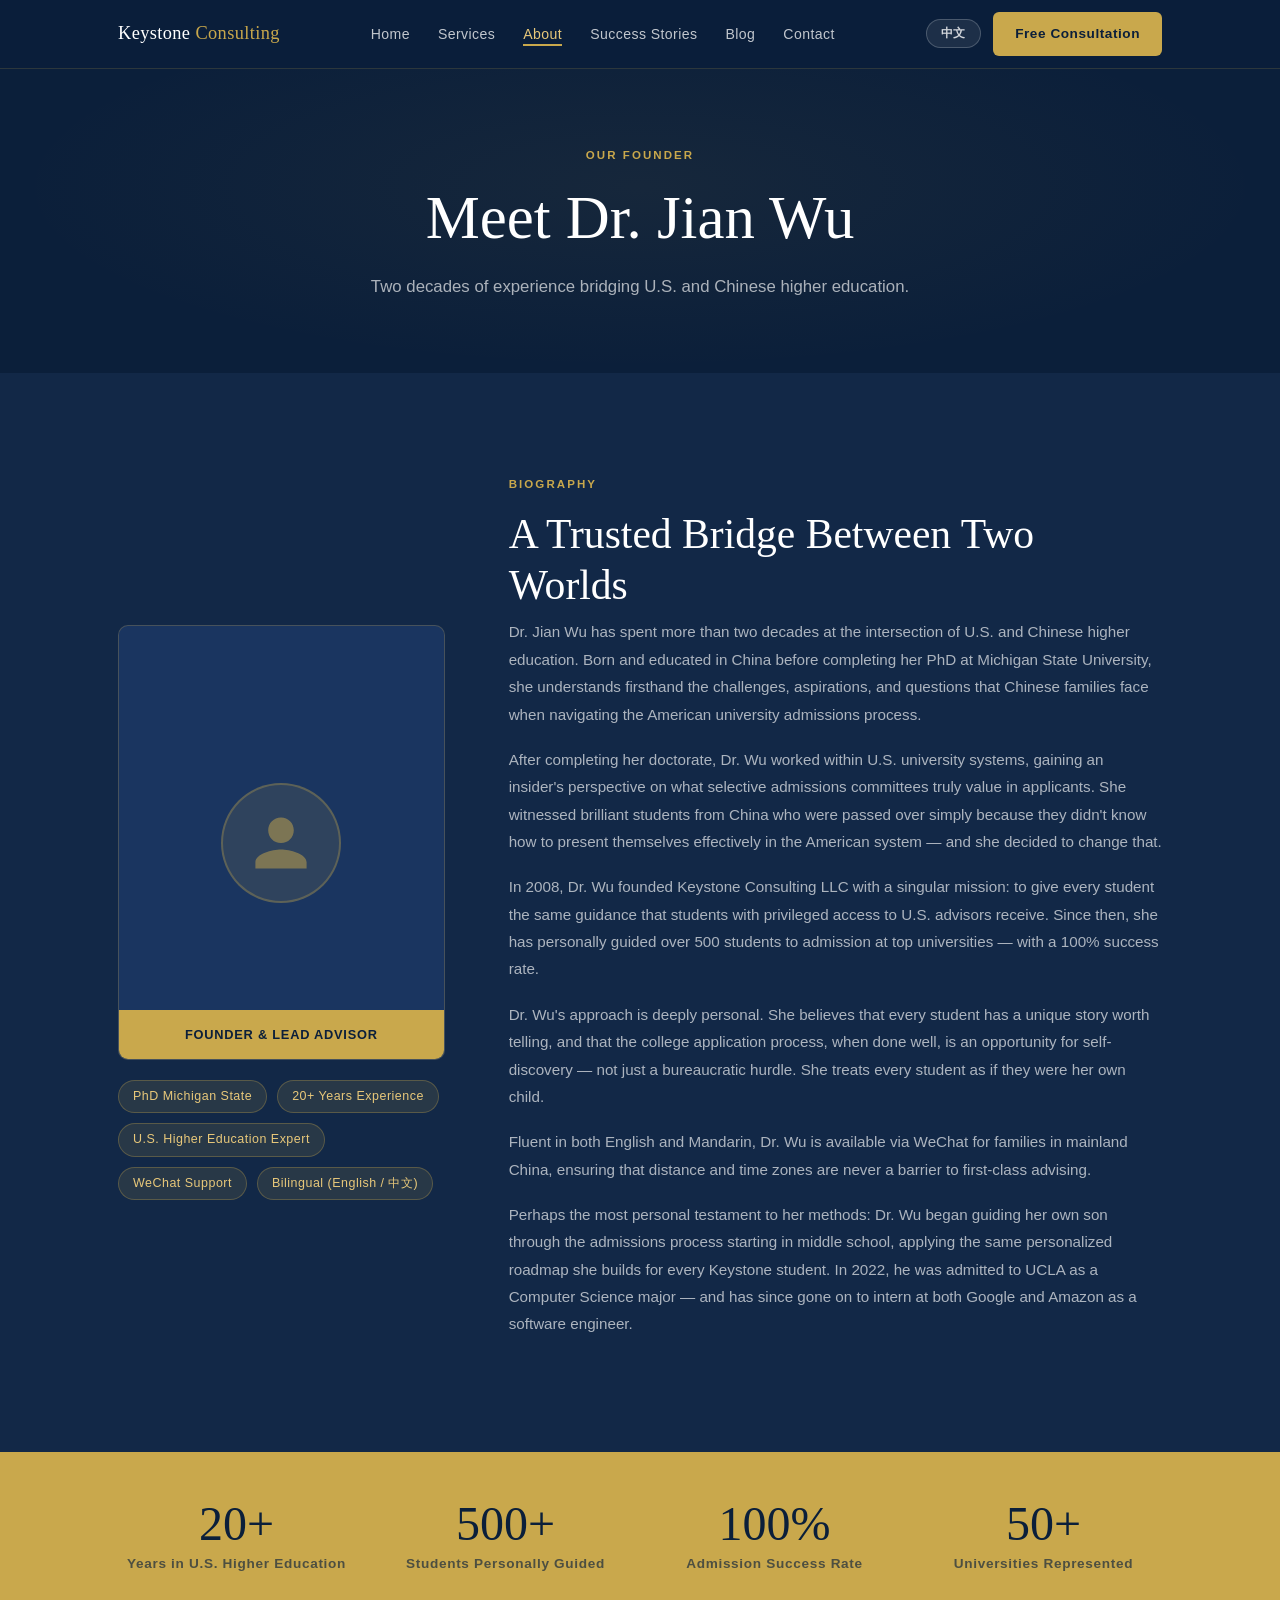
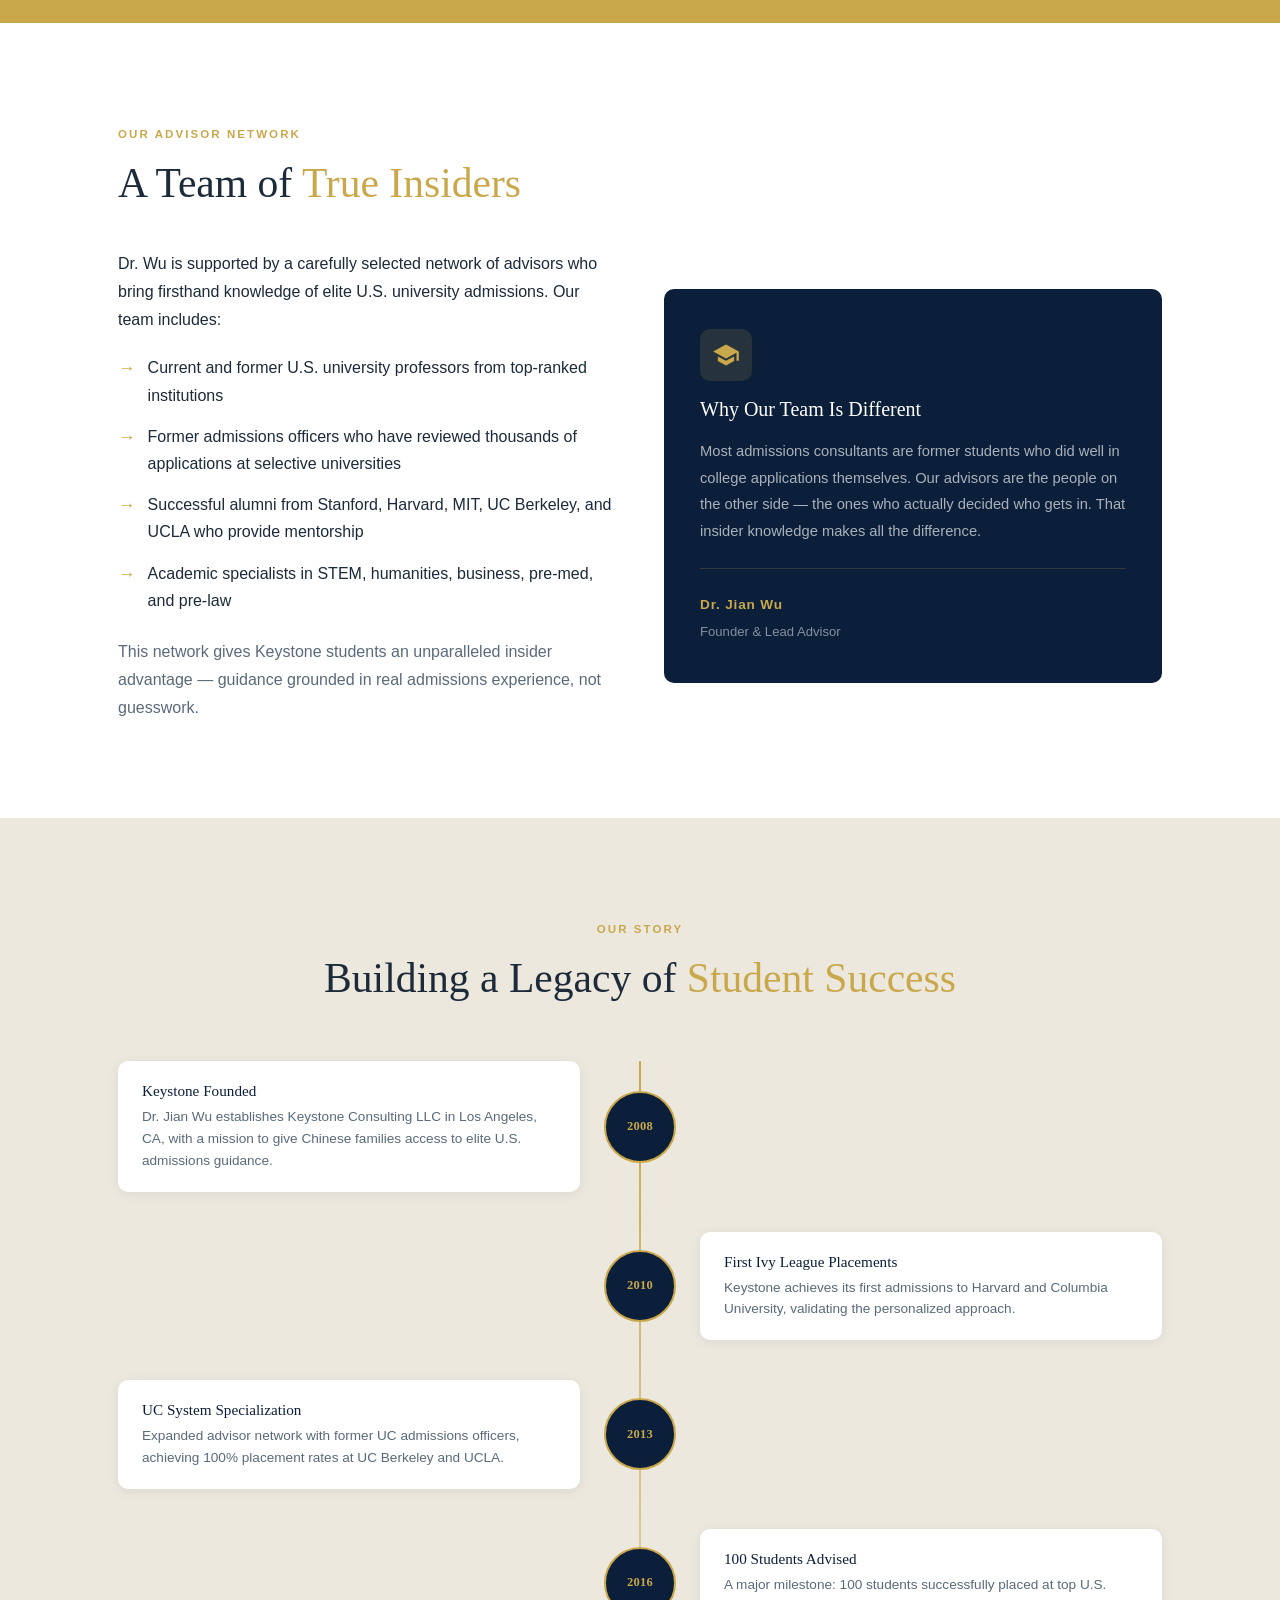
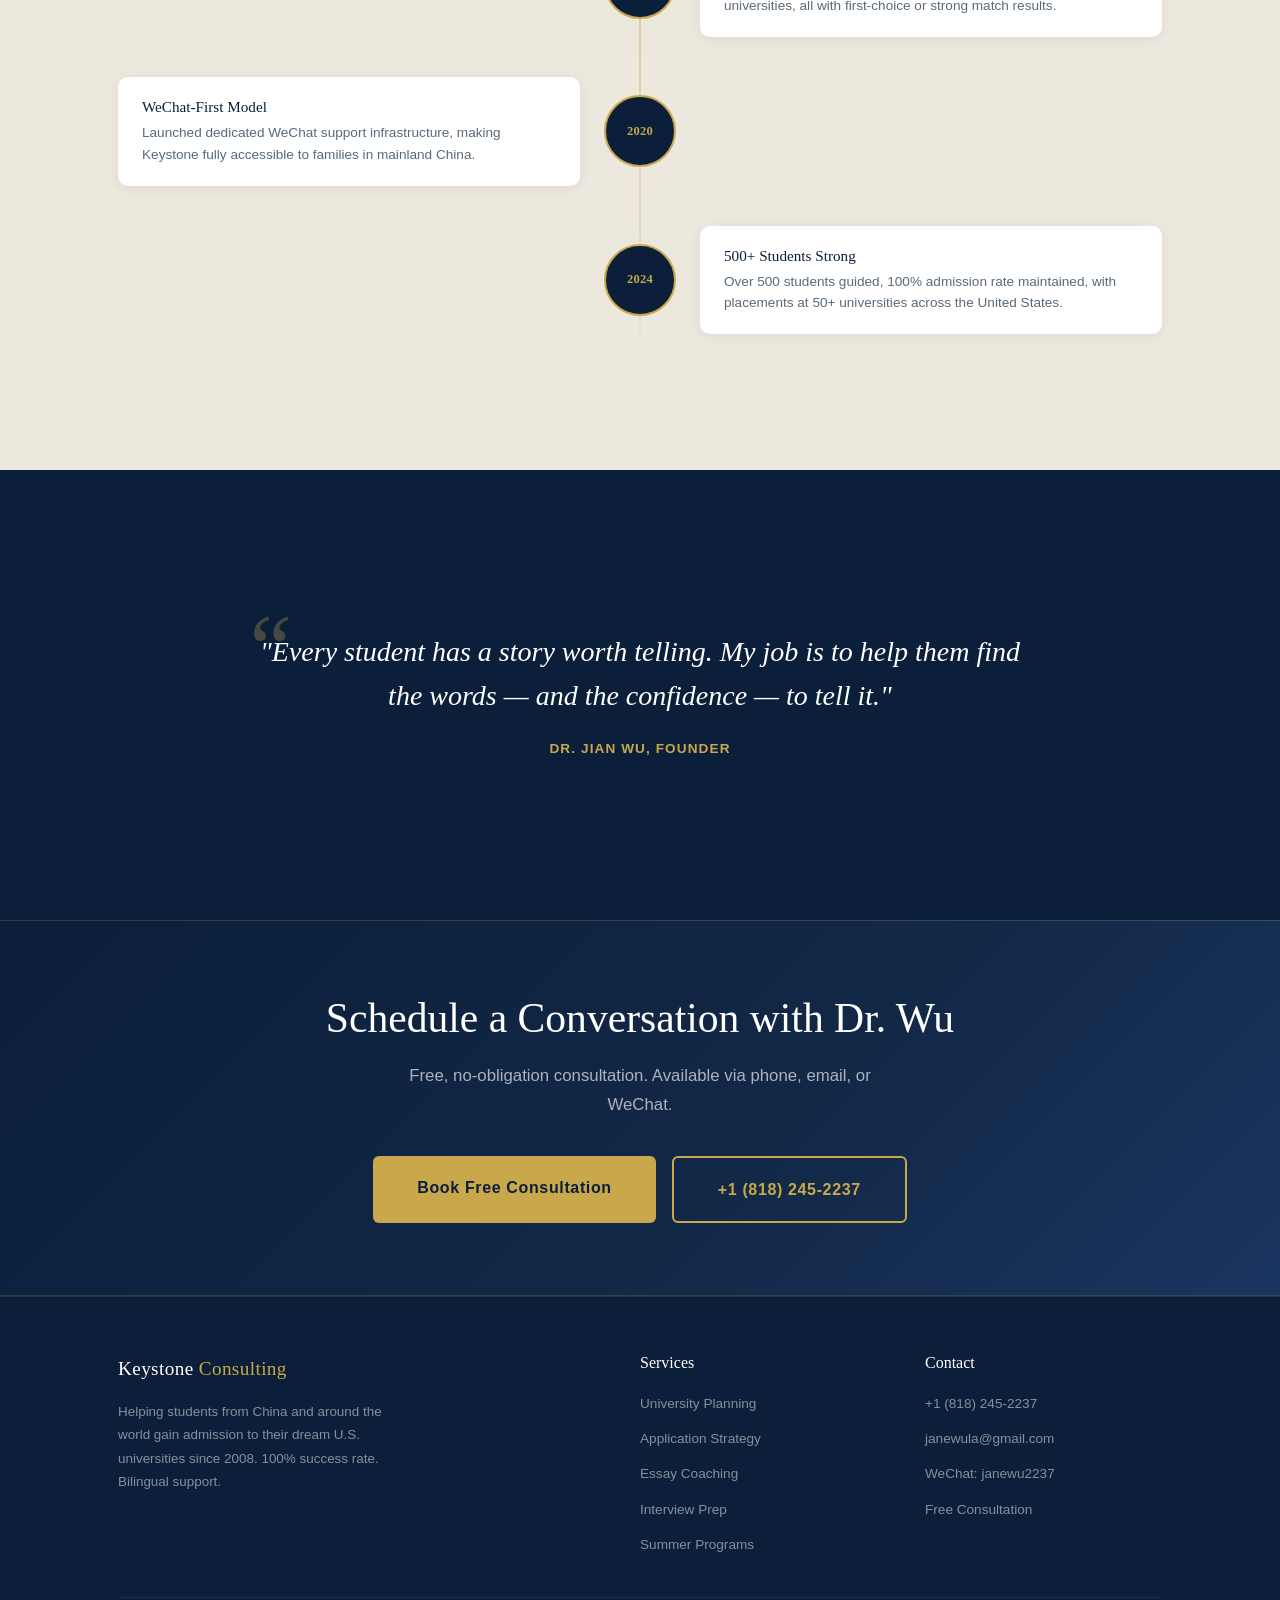
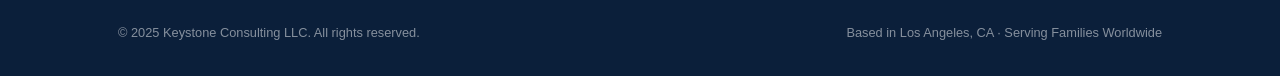
==== commit ec05e9e6: "Add university & industry logo strips; replace emoji with SVG icons - Add assets/logos/ with 15 univ" ====
--- a/pages/about.html
+++ b/pages/about.html
@@ -29,7 +29,9 @@
     <div class="founder-inner">
       <div class="reveal">
         <div class="founder-portrait">
-          <div class="founder-portrait-inner">👩‍🎓</div>
+          <div class="founder-portrait-inner">
+            <svg viewBox="0 0 24 24" fill="currentColor" aria-hidden="true"><path d="M12 12c2.7 0 4.8-2.1 4.8-4.8S14.7 2.4 12 2.4 7.2 4.5 7.2 7.2 9.3 12 12 12zm0 2.4c-3.2 0-9.6 1.6-9.6 4.8v2.4h19.2v-2.4c0-3.2-6.4-4.8-9.6-4.8z"/></svg>
+          </div>
           <div class="founder-portrait-badge" data-i18n="about.founder_badge">Founder & Lead Advisor</div>
         </div>
         <div class="founder-creds" style="margin-top:20px;">
@@ -110,7 +112,9 @@
       </div>
       <div class="reveal">
         <div style="background:var(--navy); border-radius:var(--r-md); padding:40px 36px; color:var(--white);">
-          <div style="font-size:3rem; margin-bottom:16px;">🎓</div>
+          <div style="width:52px;height:52px;background:rgba(201,168,76,0.15);border-radius:10px;display:flex;align-items:center;justify-content:center;margin-bottom:16px;">
+            <svg viewBox="0 0 24 24" fill="currentColor" style="width:28px;height:28px;fill:var(--gold);" aria-hidden="true"><path d="M12 3L1 9l11 6 9-4.91V17h2V9L12 3zM5 13.18v4L12 21l7-3.82v-4L12 17l-7-3.82z"/></svg>
+          </div>
           <h3 style="color:var(--white); margin-bottom:16px;">Why Our Team Is Different</h3>
           <p style="color:rgba(255,255,255,0.65); font-size:0.92rem; line-height:1.8;">Most admissions consultants are former students who did well in college applications themselves. Our advisors are the people on the other side — the ones who actually decided who gets in. That insider knowledge makes all the difference.</p>
           <div style="margin-top:24px; padding-top:24px; border-top:1px solid rgba(201,168,76,0.2);">
--- a/css/styles.css
+++ b/css/styles.css
@@ -388,10 +388,10 @@
   background: var(--navy-mid);
   border-top: 1px solid rgba(201, 168, 76, 0.15);
   border-bottom: 1px solid rgba(201, 168, 76, 0.15);
-  padding: 20px 0;
+  padding: 24px 0;
 }
 .schools-inner {
-  display: flex; align-items: center; gap: 10px; flex-wrap: wrap;
+  display: flex; align-items: center; gap: 28px; flex-wrap: wrap;
   justify-content: center;
   overflow: visible;
 }
@@ -401,16 +401,55 @@
   letter-spacing: 0.15em;
   text-transform: uppercase;
   color: rgba(255, 255, 255, 0.4);
-  margin-right: 8px;
-}
-.school-tag {
-  font-size: 0.85rem;
-  color: rgba(255, 255, 255, 0.6);
-  padding: 4px 12px;
-  border: 1px solid rgba(255, 255, 255, 0.1);
-  border-radius: var(--r-pill);
-  font-style: italic;
-  font-family: var(--serif);
+  margin-right: 4px;
+  white-space: nowrap;
+}
+/* All logos share the same height; width scales naturally */
+.school-logo {
+  height: 28px;
+  width: auto;
+  max-width: 110px;
+  object-fit: contain;
+  /* Invert to white, then fade to ~55% opacity to blend on navy */
+  filter: brightness(0) invert(1) opacity(0.55);
+  transition: filter 0.2s ease;
+}
+.school-logo:hover {
+  filter: brightness(0) invert(1) opacity(0.85);
+}
+/* MIT and Yale are portrait-ish — cap shorter, allow more height */
+.school-logo--square {
+  height: 34px;
+  max-width: 70px;
+}
+/* Stanford, Brown — extra wide wordmarks */
+.school-logo--wide {
+  max-width: 130px;
+}
+/* Carnegie Mellon — extremely wide wordmark */
+.school-logo--xwide {
+  max-width: 160px;
+}
+@media (max-width: 640px) {
+  .schools-inner { gap: 20px; }
+  .school-logo { height: 22px; max-width: 85px; }
+  .school-logo--square { height: 28px; max-width: 55px; }
+  .school-logo--wide { max-width: 100px; }
+  .school-logo--xwide { max-width: 120px; }
+}
+
+/* ── INDUSTRY ADVISORS STRIP ──────────────────────────────── */
+.industry-strip {
+  background: var(--cream);
+  border-bottom: 1px solid rgba(11, 31, 58, 0.08);
+  padding: 22px 0;
+}
+/* Industry logos: dark originals, no invert — just reduce opacity */
+.industry-strip .school-logo {
+  filter: opacity(0.55) grayscale(0.2);
+}
+.industry-strip .school-logo:hover {
+  filter: opacity(0.9) grayscale(0);
 }
 
 /* ── WHY US CARDS ─────────────────────────────────────────── */
@@ -429,7 +468,17 @@
   transition: transform var(--ease), box-shadow var(--ease);
 }
 .why-card:hover { transform: translateY(-5px); box-shadow: var(--shadow-lg); }
-.why-icon { font-size: 2rem; margin-bottom: 16px; }
+.why-icon {
+  width: 52px; height: 52px;
+  background: var(--navy);
+  border-radius: 12px;
+  display: flex; align-items: center; justify-content: center;
+  margin-bottom: 20px;
+}
+.why-icon svg {
+  width: 26px; height: 26px;
+  fill: var(--gold);
+}
 .why-card h3 { margin-bottom: 10px; color: var(--navy); }
 .why-card p { font-size: 0.9rem; color: var(--muted); line-height: 1.7; }
 
@@ -623,7 +672,17 @@
   border: 1px solid rgba(201, 168, 76, 0.25);
   position: relative; overflow: hidden;
 }
-.founder-portrait-inner { font-size: 6rem; opacity: 0.25; }
+.founder-portrait-inner {
+  width: 120px; height: 120px;
+  border-radius: 50%;
+  background: rgba(201, 168, 76, 0.12);
+  border: 2px solid rgba(201, 168, 76, 0.3);
+  display: flex; align-items: center; justify-content: center;
+}
+.founder-portrait-inner svg {
+  width: 64px; height: 64px;
+  fill: rgba(201, 168, 76, 0.5);
+}
 .founder-portrait-badge {
   position: absolute; bottom: 0; left: 0; right: 0;
   background: var(--gold);
@@ -914,8 +973,14 @@
 }
 .contact-method-card .c-icon {
   width: 56px; height: 56px; border-radius: 50%;
-  font-size: 1.5rem;
+  background: var(--navy);
+  display: flex; align-items: center; justify-content: center;
   margin: 0 auto 16px;
+}
+.contact-method-card .c-icon svg {
+  width: 26px; height: 26px;
+  color: var(--gold);
+  fill: var(--gold);
 }
 .contact-method-card h3 { color: var(--navy); margin-bottom: 8px; font-size: 1.05rem; }
 .contact-method-card p  { color: var(--muted); font-size: 0.88rem; }
@@ -969,12 +1034,14 @@
   display: flex; gap: 16px; align-items: center;
 }
 .wechat-qr {
-  width: 70px; height: 70px; background: var(--white);
-  border-radius: 6px;
+  width: 60px; height: 60px; background: #07C160;
+  border-radius: 12px;
   display: flex; align-items: center; justify-content: center;
-  font-size: 2.5rem;
-  border: 1px solid #dde2e8;
   flex-shrink: 0;
+}
+.wechat-qr svg {
+  width: 34px; height: 34px;
+  fill: #fff;
 }
 .wechat-text { font-size: 0.85rem; color: var(--muted); }
 .wechat-text strong { display: block; color: var(--text); font-size: 0.95rem; margin-bottom: 2px; }
@@ -1010,9 +1077,18 @@
   height: 160px;
   background: linear-gradient(135deg, var(--navy-soft), var(--navy));
   display: flex; align-items: center; justify-content: center;
-  font-size: 3rem;
-  opacity: 0.7;
-}
+}
+.blog-card-img svg {
+  width: 52px; height: 52px;
+  fill: rgba(201, 168, 76, 0.6);
+}
+/* Per-category tint overlays */
+.blog-card-img--tips     { background: linear-gradient(135deg, #0b2040, #14305a); }
+.blog-card-img--strategy { background: linear-gradient(135deg, #1a1040, #2d1a6e); }
+.blog-card-img--test     { background: linear-gradient(135deg, #0b3030, #0d4a3a); }
+.blog-card-img--list     { background: linear-gradient(135deg, #1a0b28, #3d1560); }
+.blog-card-img--research { background: linear-gradient(135deg, #0b2030, #0d3050); }
+.blog-card-img--essay    { background: linear-gradient(135deg, #2a1408, #5a2c10); }
 .blog-card-body { padding: 28px 24px; }
 .blog-category {
   display: inline-block;
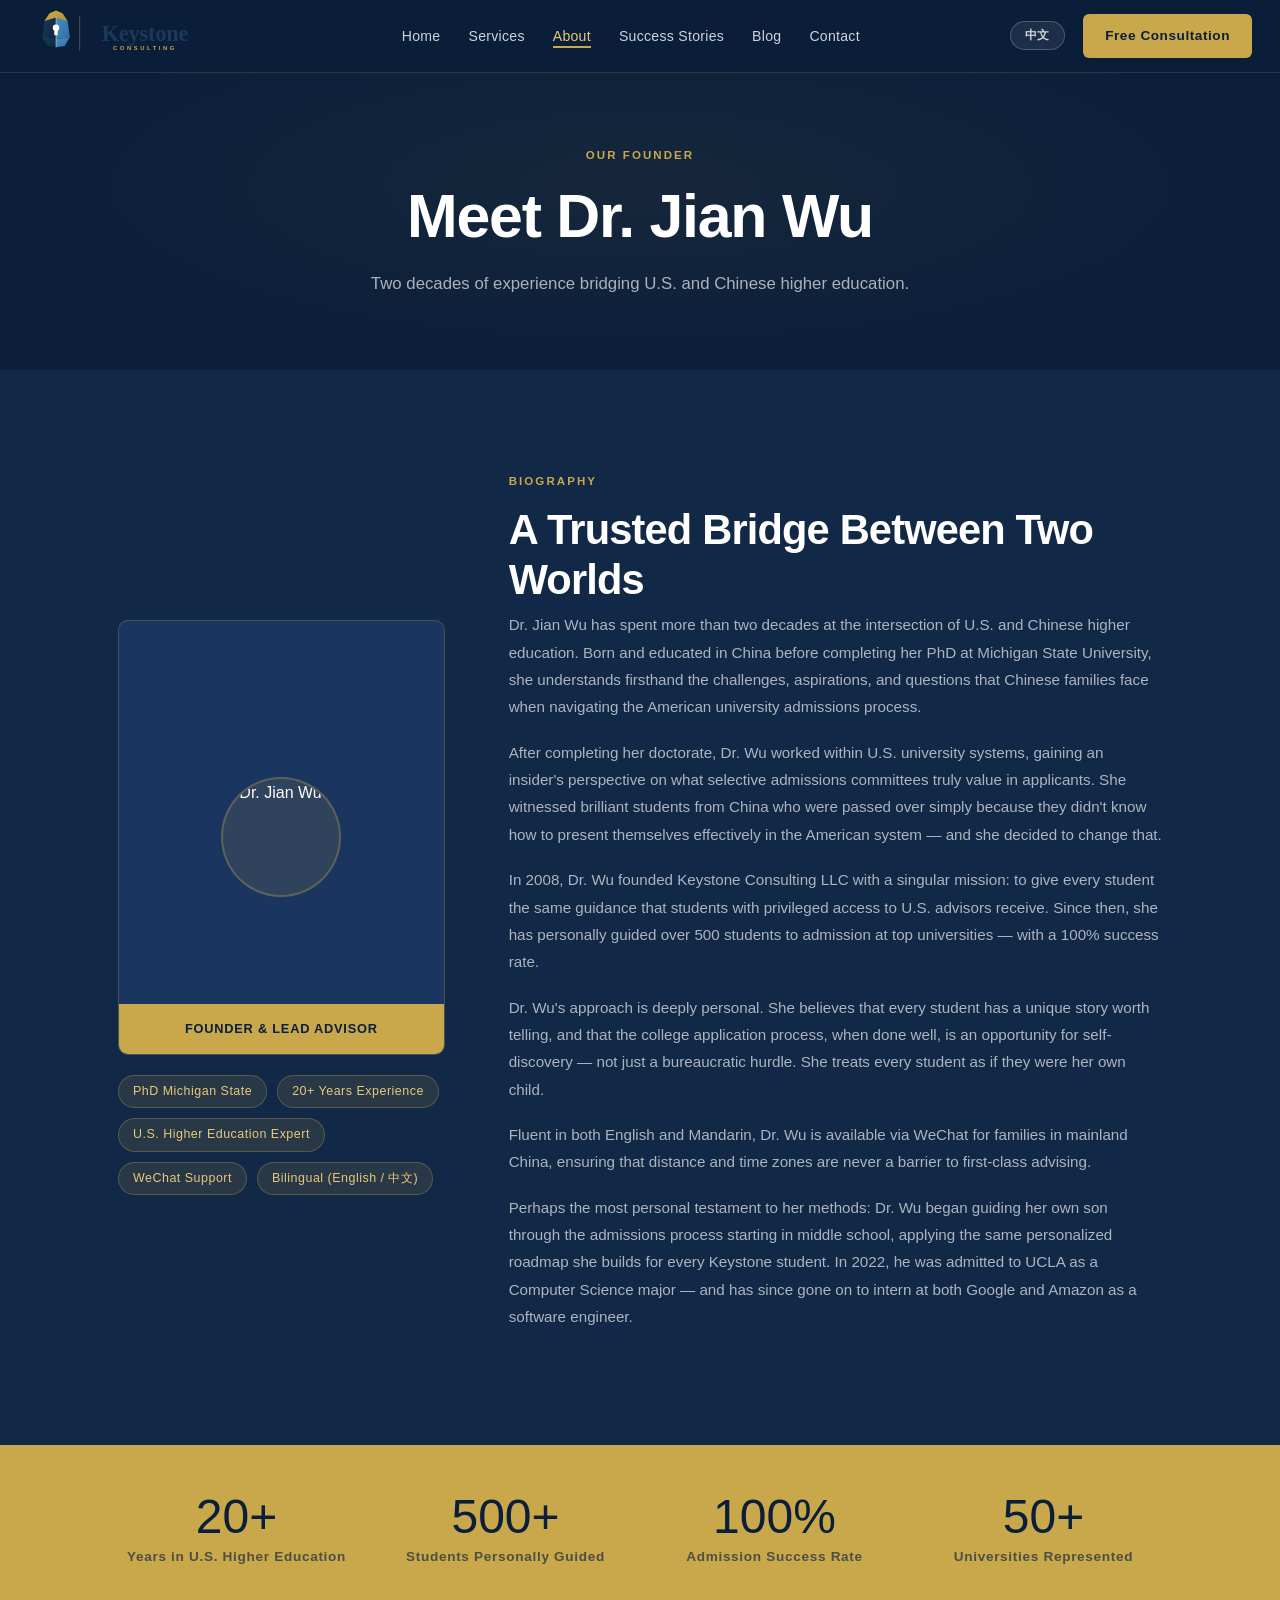
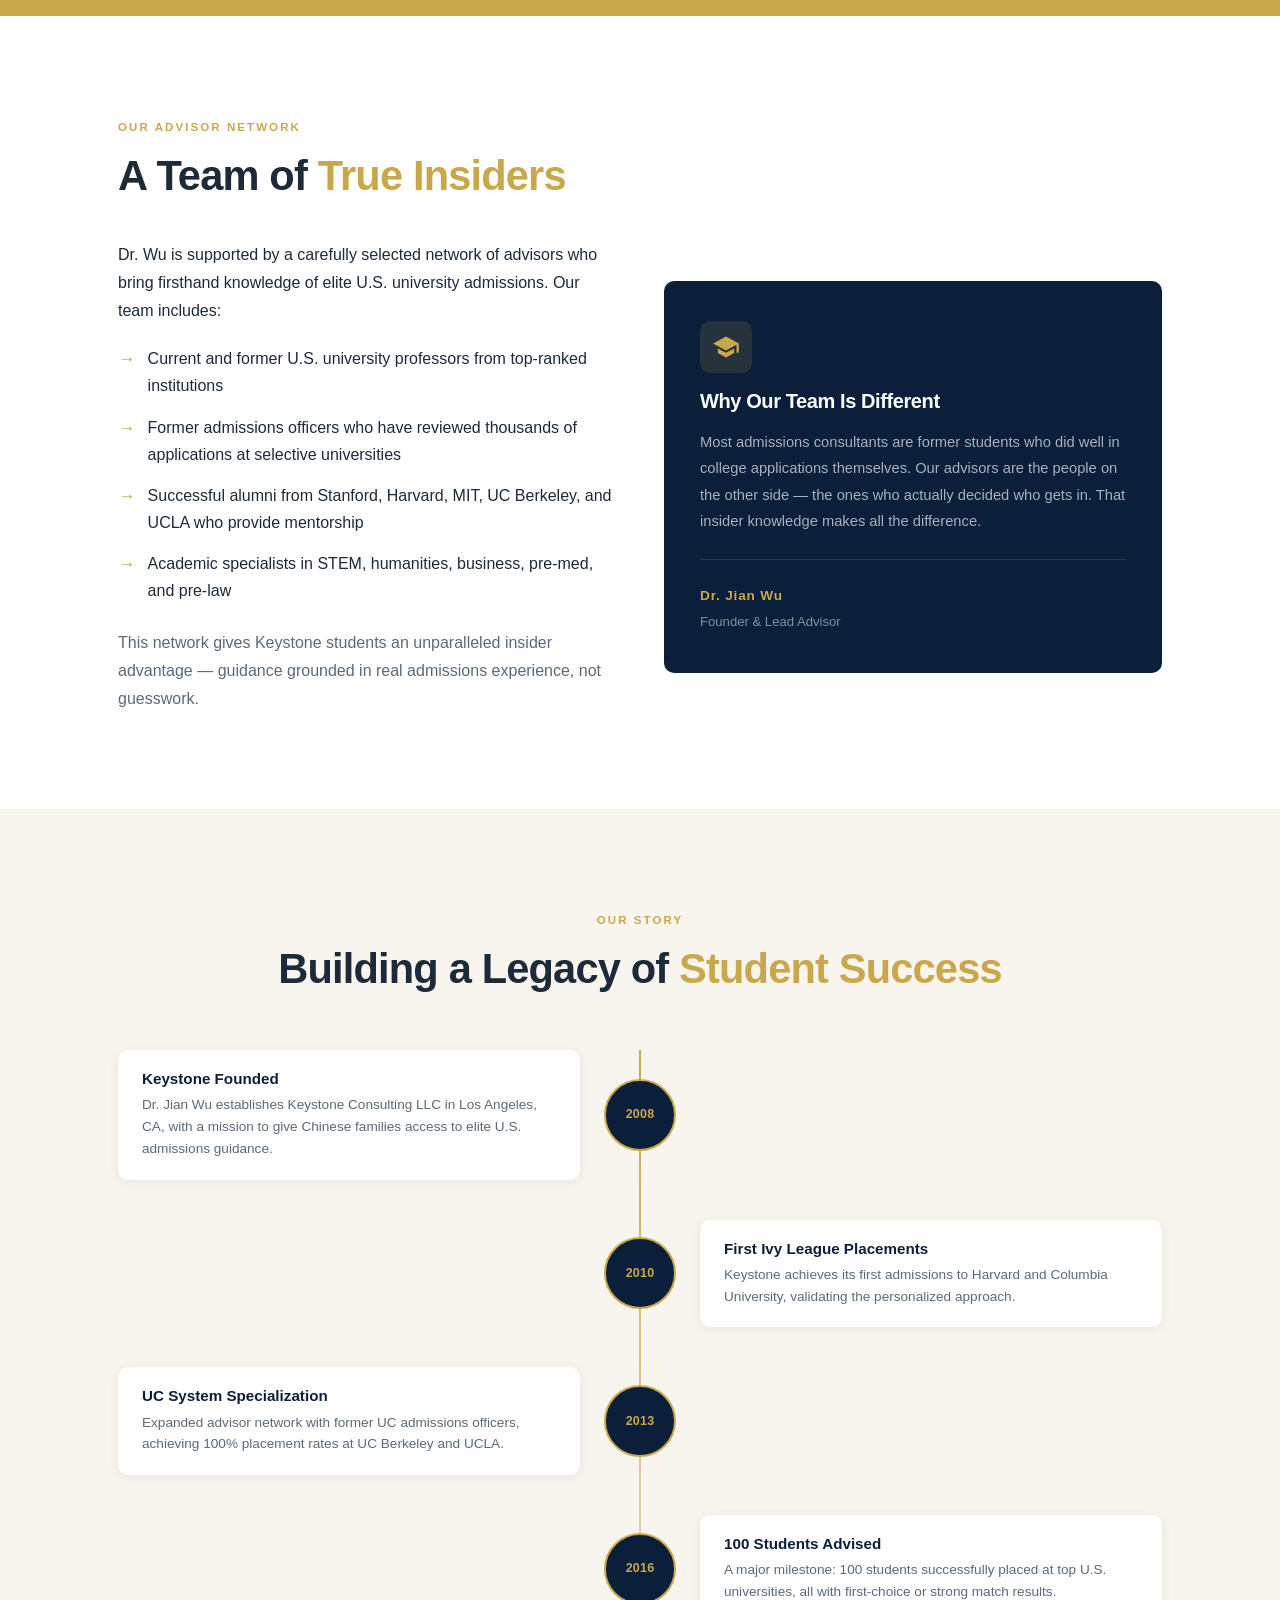
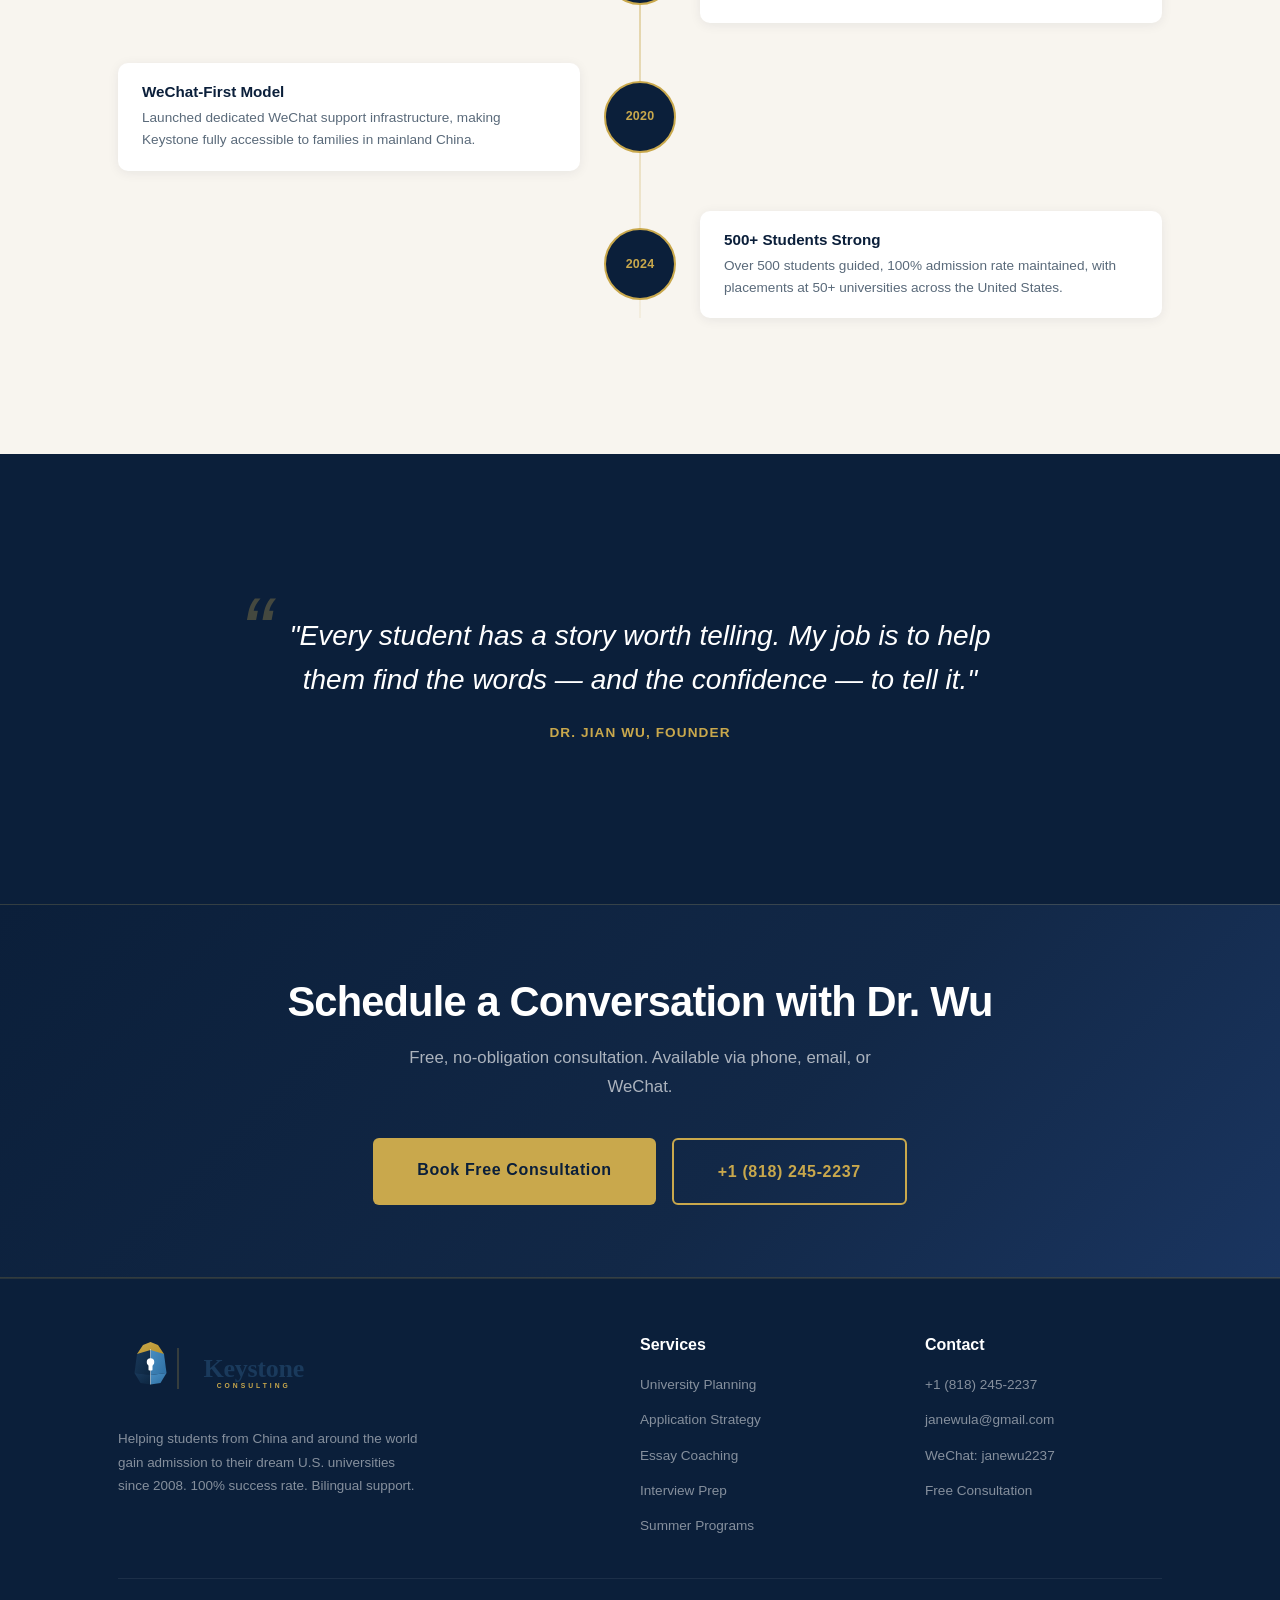
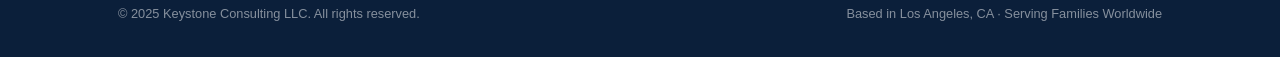
==== commit 2bc60ae5: "Add Dr. Jian Wu photo and fix footer logo size - Replace SVG placeholder with jian_wu.jpg on home an" ====
--- a/pages/about.html
+++ b/pages/about.html
@@ -30,7 +30,7 @@
       <div class="reveal">
         <div class="founder-portrait">
           <div class="founder-portrait-inner">
-            <svg viewBox="0 0 24 24" fill="currentColor" aria-hidden="true"><path d="M12 12c2.7 0 4.8-2.1 4.8-4.8S14.7 2.4 12 2.4 7.2 4.5 7.2 7.2 9.3 12 12 12zm0 2.4c-3.2 0-9.6 1.6-9.6 4.8v2.4h19.2v-2.4c0-3.2-6.4-4.8-9.6-4.8z"/></svg>
+            <img src="../assets/images/jian_wu.jpg" alt="Dr. Jian Wu" style="width:100%;height:100%;object-fit:cover;border-radius:inherit;">
           </div>
           <div class="founder-portrait-badge" data-i18n="about.founder_badge">Founder & Lead Advisor</div>
         </div>
--- a/css/styles.css
+++ b/css/styles.css
@@ -1,7 +1,9 @@
 /* ═══════════════════════════════════════════════════════════
    Keystone Consulting LLC — Shared Design System
-   China-safe: zero external CDN dependencies
+   NOTE: Satoshi loaded via Fontshare CDN (preview only — self-host before launch for China)
    ═══════════════════════════════════════════════════════════ */
+
+@import url('https://api.fontshare.com/v2/css?f[]=satoshi@900,700,500,400&display=swap');
 
 /* ── RESET & BASE ─────────────────────────────────────────── */
 *, *::before, *::after { box-sizing: border-box; margin: 0; padding: 0; }
@@ -23,8 +25,8 @@
   --muted:      #5a6a7a;
   --success:    #15803d;
 
-  --serif: Georgia, 'Times New Roman', 'STSong', 'SimSun', serif;
-  --sans:  'Segoe UI', 'Helvetica Neue', 'PingFang SC', 'Microsoft YaHei', 'Hiragino Sans GB', Arial, sans-serif;
+  --serif: 'Satoshi', 'Segoe UI', 'Helvetica Neue', 'PingFang SC', 'Microsoft YaHei', 'Hiragino Sans GB', Arial, sans-serif;
+  --sans:  'Satoshi', 'Segoe UI', 'Helvetica Neue', 'PingFang SC', 'Microsoft YaHei', 'Hiragino Sans GB', Arial, sans-serif;
 
   --r:     6px;
   --r-md:  10px;
@@ -52,11 +54,11 @@
 }
 
 /* ── TYPOGRAPHY ───────────────────────────────────────────── */
-h1, h2, h3, h4 { font-family: var(--serif); font-weight: normal; line-height: 1.25; }
+h1, h2, h3, h4 { font-family: var(--serif); font-weight: 700; line-height: 1.2; letter-spacing: -0.02em; }
 h1 { font-size: clamp(2.4rem, 5vw, 3.8rem); }
 h2 { font-size: clamp(1.8rem, 3.5vw, 2.6rem); }
 h3 { font-size: 1.25rem; }
-h4 { font-size: 1rem; }
+h4 { font-size: 1rem; letter-spacing: 0; }
 
 p { line-height: 1.75; }
 
@@ -169,33 +171,44 @@
 .nav-inner {
   display: flex;
   align-items: center;
-  justify-content: space-between;
-  height: 68px;
-}
-
+  height: 72px;
+  max-width: 1320px;  /* wider than default container for nav breathing room */
+}
+
+/* LOGO — natural width, flush left */
 .nav-logo {
-  font-family: var(--serif);
-  font-size: 1.15rem;
-  color: var(--white);
   text-decoration: none;
-  letter-spacing: 0.02em;
-  white-space: nowrap;
-}
-.nav-logo span { color: var(--gold); }
-
+  display: flex;
+  align-items: center;
+  height: 100%;
+  padding: 6px 0;
+  flex-shrink: 0;
+}
+.nav-logo-img {
+  height: 56px;
+  width: auto;
+  display: block;
+  object-fit: contain;
+}
+
+/* NAV LINKS — fill middle, centered between logo and CTA */
 .nav-links {
   display: flex;
   gap: 28px;
   list-style: none;
+  flex: 1 1 auto;
+  justify-content: center;
 }
 .nav-links a {
-  color: rgba(255, 255, 255, 0.75);
+  color: rgba(255, 255, 255, 0.8);
   text-decoration: none;
   font-size: 0.88rem;
-  letter-spacing: 0.03em;
+  font-weight: 500;
+  letter-spacing: 0.02em;
   transition: color var(--ease);
   padding-bottom: 2px;
   border-bottom: 2px solid transparent;
+  white-space: nowrap;
 }
 .nav-links a:hover { color: var(--gold-lt); }
 .nav-links a.active {
@@ -203,10 +216,12 @@
   border-bottom-color: var(--gold);
 }
 
+/* CTA — flush right */
 .nav-cta {
   display: flex;
   align-items: center;
-  gap: 12px;
+  gap: 18px;
+  flex-shrink: 0;
 }
 
 /* Language toggle */
@@ -302,12 +317,11 @@
 }
 .hero-inner {
   position: relative; z-index: 2;
-  min-height: 100vh;
-  display: flex; align-items: center;
-  padding-top: 100px;
-  padding-bottom: 48px;
-}
-.hero-content { max-width: 680px; }
+  display: flex; flex-direction: column; align-items: center;
+  text-align: center;
+  padding-top: 120px;
+  padding-bottom: 72px;
+}
 .hero-badge {
   display: inline-flex; align-items: center; gap: 8px;
   background: rgba(201, 168, 76, 0.12);
@@ -322,20 +336,22 @@
   margin-bottom: 28px;
 }
 .hero-badge::before { content: '★'; font-size: 0.7rem; }
-.hero h1 { color: var(--white); margin-bottom: 22px; }
+.hero h1 { color: var(--white); margin-bottom: 22px; max-width: 800px; }
 .hero h1 em { color: var(--gold); font-style: normal; }
 .hero-sub {
   color: rgba(255, 255, 255, 0.68);
   font-size: 1.1rem;
   margin-bottom: 38px;
-  max-width: 520px;
+  max-width: 580px;
   line-height: 1.75;
 }
-.hero-actions { display: flex; gap: 14px; flex-wrap: wrap; margin-bottom: 60px; }
+.hero-actions { display: flex; gap: 14px; flex-wrap: wrap; justify-content: center; margin-bottom: 60px; }
 .hero-stats {
-  display: flex; gap: 40px; flex-wrap: wrap;
+  display: flex; gap: 56px; flex-wrap: wrap; justify-content: center;
   padding-top: 40px;
   border-top: 1px solid rgba(255, 255, 255, 0.1);
+  width: 100%;
+  max-width: 560px;
 }
 .stat-num {
   font-family: var(--serif);
@@ -348,21 +364,6 @@
   color: rgba(255, 255, 255, 0.5);
   letter-spacing: 0.04em;
   margin-top: 4px;
-}
-.hero-img {
-  position: absolute; right: 0; top: 0; bottom: 0;
-  width: 42%;
-  background: linear-gradient(135deg, var(--navy-soft), var(--navy-mid));
-  clip-path: polygon(15% 0, 100% 0, 100% 100%, 0 100%);
-  display: flex; align-items: center; justify-content: center;
-  overflow: hidden;
-}
-.hero-img-inner {
-  width: 100%; height: 100%;
-  background:
-    linear-gradient(180deg, rgba(11, 31, 58, 0.3) 0%, rgba(11, 31, 58, 0.8) 100%),
-    url("data:image/svg+xml,%3Csvg xmlns='http://www.w3.org/2000/svg' width='400' height='600' viewBox='0 0 400 600'%3E%3Crect width='400' height='600' fill='%231a3560'/%3E%3Ccircle cx='200' cy='220' r='130' fill='none' stroke='%23c9a84c' stroke-width='1' opacity='.25'/%3E%3Ccircle cx='200' cy='220' r='90' fill='none' stroke='%23c9a84c' stroke-width='1' opacity='.18'/%3E%3Ccircle cx='200' cy='220' r='50' fill='none' stroke='%23c9a84c' stroke-width='1' opacity='.12'/%3E%3Ctext x='200' y='240' text-anchor='middle' font-family='Georgia' font-size='64' fill='%23c9a84c' opacity='.2'%3E%E5%8D%8E%3C/text%3E%3C/svg%3E");
-  background-size: cover; background-position: center;
 }
 
 /* ── COMPACT HERO (interior pages) ───────────────────────── */
@@ -438,18 +439,49 @@
   .school-logo--xwide { max-width: 120px; }
 }
 
-/* ── INDUSTRY ADVISORS STRIP ──────────────────────────────── */
-.industry-strip {
+/* ── INDUSTRY ADVISORS SECTION ────────────────────────────── */
+.industry-section {
   background: var(--cream);
-  border-bottom: 1px solid rgba(11, 31, 58, 0.08);
-  padding: 22px 0;
-}
-/* Industry logos: dark originals, no invert — just reduce opacity */
-.industry-strip .school-logo {
-  filter: opacity(0.55) grayscale(0.2);
-}
-.industry-strip .school-logo:hover {
-  filter: opacity(0.9) grayscale(0);
+  border-top: 1px solid rgba(11, 31, 58, 0.07);
+  border-bottom: 1px solid rgba(11, 31, 58, 0.07);
+}
+.industry-section h2 {
+  font-size: clamp(1.6rem, 3vw, 2.2rem);
+  margin-top: 8px;
+}
+.industry-sub {
+  max-width: 620px;
+  margin: 16px auto 0;
+  color: var(--muted);
+  font-size: 0.95rem;
+  line-height: 1.75;
+}
+.industry-logos {
+  display: flex;
+  align-items: center;
+  justify-content: center;
+  flex-wrap: wrap;
+  gap: 48px;
+  margin-top: 44px;
+}
+.industry-logo {
+  height: 36px;
+  width: auto;
+  object-fit: contain;
+  filter: opacity(0.6) grayscale(0.15);
+  transition: filter 0.2s ease, transform 0.2s ease;
+}
+.industry-logo:hover {
+  filter: opacity(1) grayscale(0);
+  transform: translateY(-2px);
+}
+.industry-logo--wide   { max-width: 120px; }
+.industry-logo--xwide  { max-width: 160px; }
+.industry-logo--square { height: 44px; max-width: 80px; }
+@media (max-width: 640px) {
+  .industry-logos { gap: 32px; }
+  .industry-logo  { height: 28px; }
+  .industry-logo--square { height: 36px; }
 }
 
 /* ── WHY US CARDS ─────────────────────────────────────────── */
@@ -498,6 +530,8 @@
   transition: background var(--ease);
   position: relative;
   overflow: hidden;
+  display: flex;
+  flex-direction: column;
 }
 .service-item::before {
   content: '';
@@ -521,7 +555,8 @@
 .service-item p  { color: rgba(255, 255, 255, 0.55); font-size: 0.88rem; line-height: 1.7; }
 .service-item .service-link {
   display: inline-block;
-  margin-top: 14px;
+  margin-top: auto;
+  padding-top: 20px;
   font-size: 0.82rem;
   color: var(--gold);
   text-decoration: none;
@@ -814,7 +849,124 @@
 .t-stars  { color: var(--gold); font-size: 0.85rem; margin-bottom: 12px; }
 .t-body   { font-size: 0.93rem; color: var(--muted); line-height: 1.8; margin-bottom: 24px; font-style: italic; }
 .t-author { font-weight: 700; color: var(--navy); font-size: 0.85rem; }
-.t-school { color: var(--gold); font-size: 0.8rem; margin-top: 2px; }
+.t-meta   { color: var(--gold); font-size: 0.78rem; margin-top: 4px; letter-spacing: 0.03em; }
+
+/* ── CASE STUDIES ─────────────────────────────────────────── */
+.section--cream { background: var(--cream); }
+.section-sub {
+  max-width: 600px; margin: 14px auto 0;
+  color: var(--muted); font-size: 0.95rem; line-height: 1.75;
+}
+.btn-outline-navy {
+  display: inline-block;
+  padding: 14px 32px;
+  border: 2px solid var(--navy);
+  border-radius: var(--r-pill);
+  color: var(--navy);
+  font-weight: 600;
+  font-size: 0.9rem;
+  text-decoration: none;
+  transition: background var(--ease), color var(--ease);
+}
+.btn-outline-navy:hover { background: var(--navy); color: var(--white); }
+.case-card {
+  background: var(--white);
+  border-radius: var(--r-lg);
+  box-shadow: var(--shadow-md);
+  overflow: hidden;
+  margin-top: 48px;
+}
+.case-header {
+  background: var(--navy);
+  padding: 24px 36px;
+  display: flex; align-items: center; justify-content: space-between; flex-wrap: wrap; gap: 12px;
+}
+.case-admitted-label {
+  font-size: 0.72rem; text-transform: uppercase; letter-spacing: 0.12em;
+  color: rgba(255,255,255,0.45); display: block; margin-bottom: 4px;
+}
+.case-admitted-school {
+  font-size: 1.2rem; font-weight: 700; color: var(--white); letter-spacing: -0.01em;
+}
+.case-tag {
+  background: rgba(201,168,76,0.15);
+  border: 1px solid rgba(201,168,76,0.4);
+  color: var(--gold-lt);
+  font-size: 0.78rem; font-weight: 600; letter-spacing: 0.06em;
+  padding: 5px 14px; border-radius: var(--r-pill);
+}
+.case-body {
+  display: grid; grid-template-columns: 1fr 1fr; gap: 0;
+}
+.case-col {
+  padding: 36px;
+}
+.case-col:first-child {
+  border-right: 1px solid var(--cream-dk);
+}
+.case-section-title {
+  font-size: 0.7rem; text-transform: uppercase; letter-spacing: 0.14em;
+  color: var(--muted); margin-bottom: 18px; font-weight: 700;
+}
+.case-profile-list {
+  list-style: none; display: flex; flex-direction: column; gap: 10px; margin-bottom: 24px;
+}
+.case-profile-list li {
+  display: flex; gap: 12px; font-size: 0.88rem;
+}
+.case-key { color: var(--muted); min-width: 110px; flex-shrink: 0; }
+.case-val { color: var(--text); font-weight: 500; }
+.case-challenge {
+  background: rgba(201,168,76,0.07);
+  border-left: 3px solid var(--gold);
+  padding: 14px 16px;
+  font-size: 0.85rem; color: var(--muted); line-height: 1.75;
+  border-radius: 0 var(--r) var(--r) 0;
+}
+.case-challenge strong { color: var(--navy); }
+.case-actions {
+  list-style: none; display: flex; flex-direction: column; gap: 20px;
+}
+.case-actions li {
+  display: flex; gap: 14px; align-items: flex-start; font-size: 0.88rem; color: var(--muted); line-height: 1.75;
+}
+.case-actions li strong { color: var(--text); }
+.case-actions li em { color: var(--gold); font-style: normal; font-weight: 600; }
+.case-action-icon {
+  min-width: 28px; height: 28px;
+  background: var(--navy); color: var(--gold);
+  border-radius: 6px;
+  display: flex; align-items: center; justify-content: center;
+  font-size: 0.7rem; font-weight: 700; letter-spacing: 0.05em;
+  flex-shrink: 0; margin-top: 2px;
+}
+.case-result {
+  background: var(--navy);
+  padding: 28px 36px;
+  border-top: 1px solid rgba(201,168,76,0.15);
+}
+.case-result-inner {
+  display: flex; align-items: center; gap: 16px; flex-wrap: wrap; margin-bottom: 10px;
+}
+.case-result-label {
+  background: var(--gold);
+  color: var(--navy);
+  font-size: 0.68rem; font-weight: 700; letter-spacing: 0.1em; text-transform: uppercase;
+  padding: 3px 10px; border-radius: var(--r-pill);
+}
+.case-result-text {
+  color: var(--white); font-weight: 600; font-size: 0.95rem;
+}
+.case-result-note {
+  color: rgba(255,255,255,0.55); font-size: 0.83rem; line-height: 1.75;
+}
+@media (max-width: 720px) {
+  .case-body { grid-template-columns: 1fr; }
+  .case-col:first-child { border-right: none; border-bottom: 1px solid var(--cream-dk); }
+  .case-header { padding: 20px 24px; }
+  .case-col { padding: 28px 24px; }
+  .case-result { padding: 22px 24px; }
+}
 
 /* Success story filter + grid */
 .filter-bar { display: flex; gap: 10px; flex-wrap: wrap; margin-bottom: 40px; }
@@ -1169,8 +1321,18 @@
   grid-template-columns: 2fr 1fr 1fr;
   gap: 48px;
 }
-.footer-brand .nav-logo { font-size: 1.2rem; display: block; margin-bottom: 14px; }
-.footer-brand p { font-size: 0.84rem; line-height: 1.75; max-width: 280px; }
+.footer-brand .nav-logo {
+  display: inline-flex;
+  margin-bottom: 20px;
+  height: auto;
+  padding: 0;
+}
+.footer-brand .nav-logo-img {
+  height: 72px;
+  width: auto;
+  max-width: 260px;
+}
+.footer-brand p { font-size: 0.84rem; line-height: 1.75; max-width: 300px; }
 .footer-col h4 { font-family: var(--serif); color: var(--white); margin-bottom: 16px; font-size: 1rem; }
 .footer-col ul { list-style: none; display: flex; flex-direction: column; gap: 8px; }
 .footer-col ul a { color: rgba(255, 255, 255, 0.5); text-decoration: none; font-size: 0.85rem; transition: color var(--ease); }
@@ -1199,7 +1361,6 @@
 }
 
 @media (max-width: 900px) {
-  .hero-img { display: none; }
   .founder-inner { grid-template-columns: 1fr; }
   .founder-portrait { max-width: 240px; }
   .contact-inner { grid-template-columns: 1fr; }
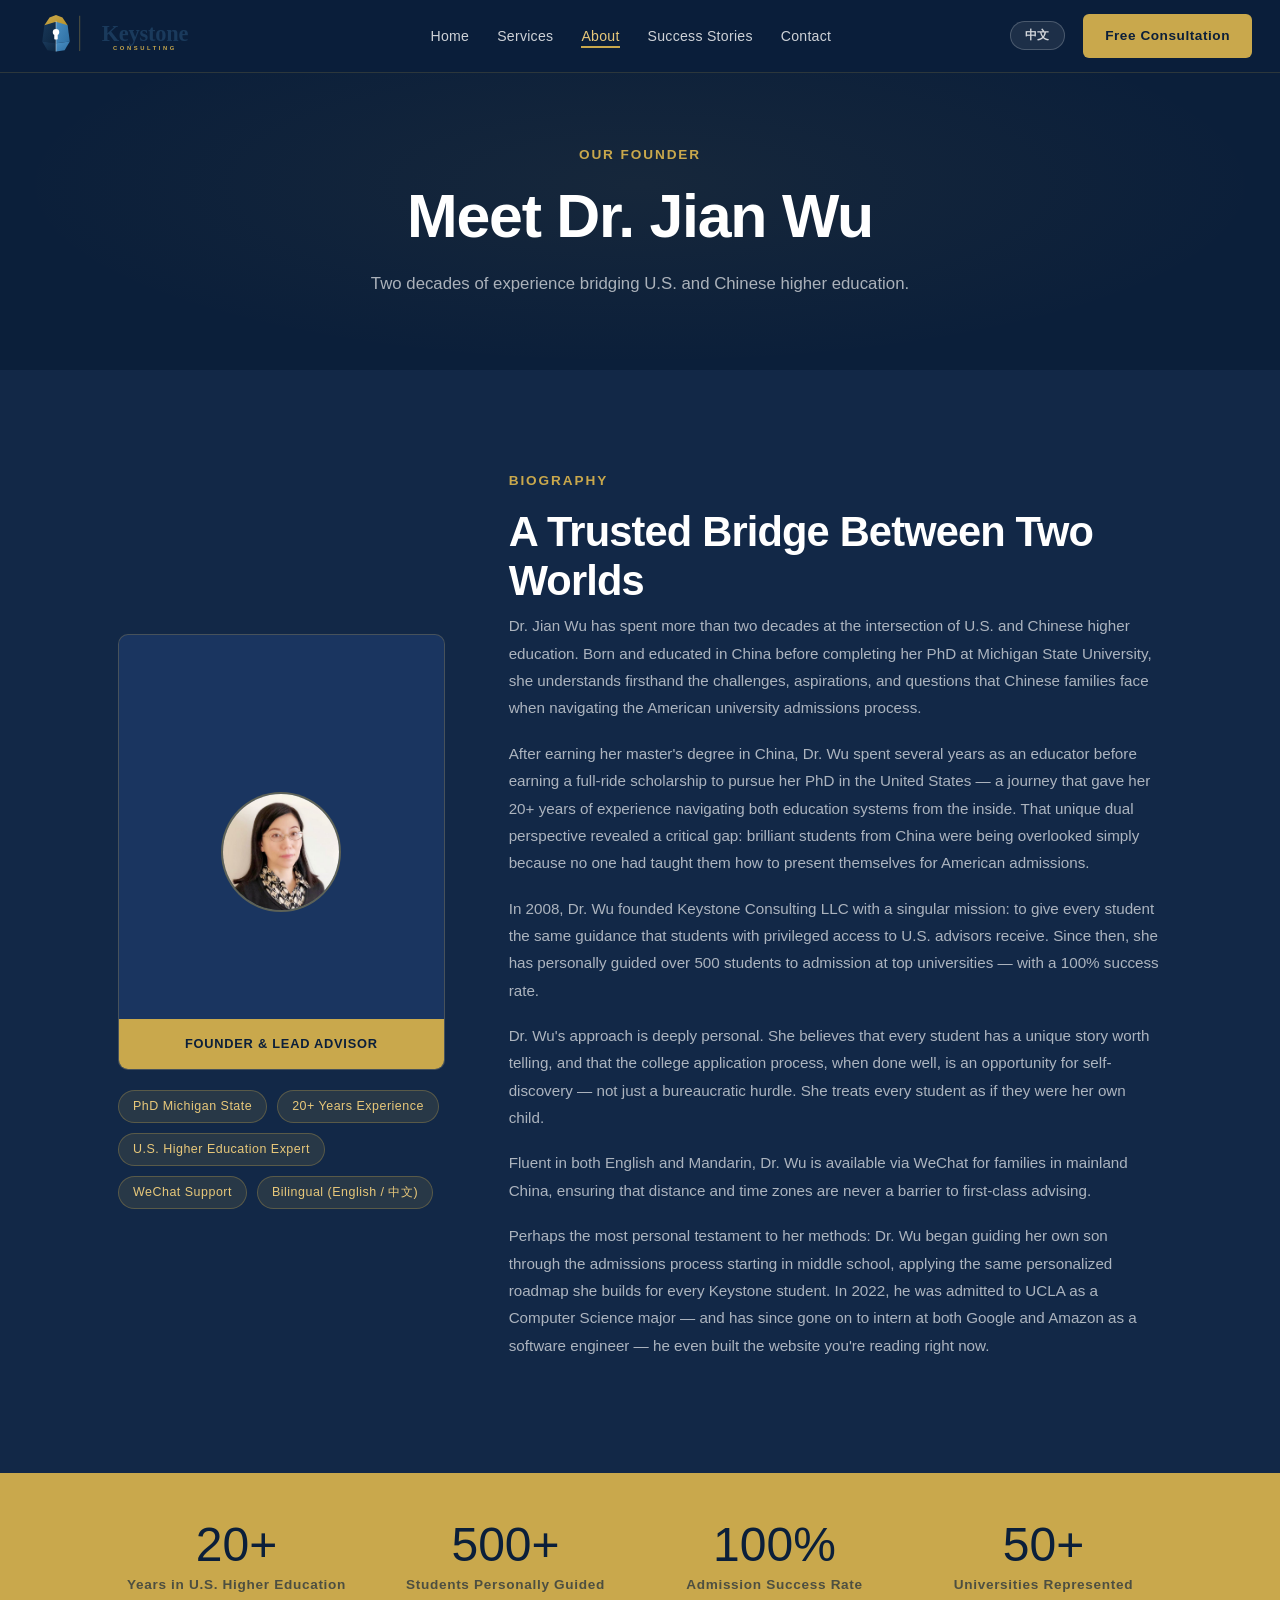
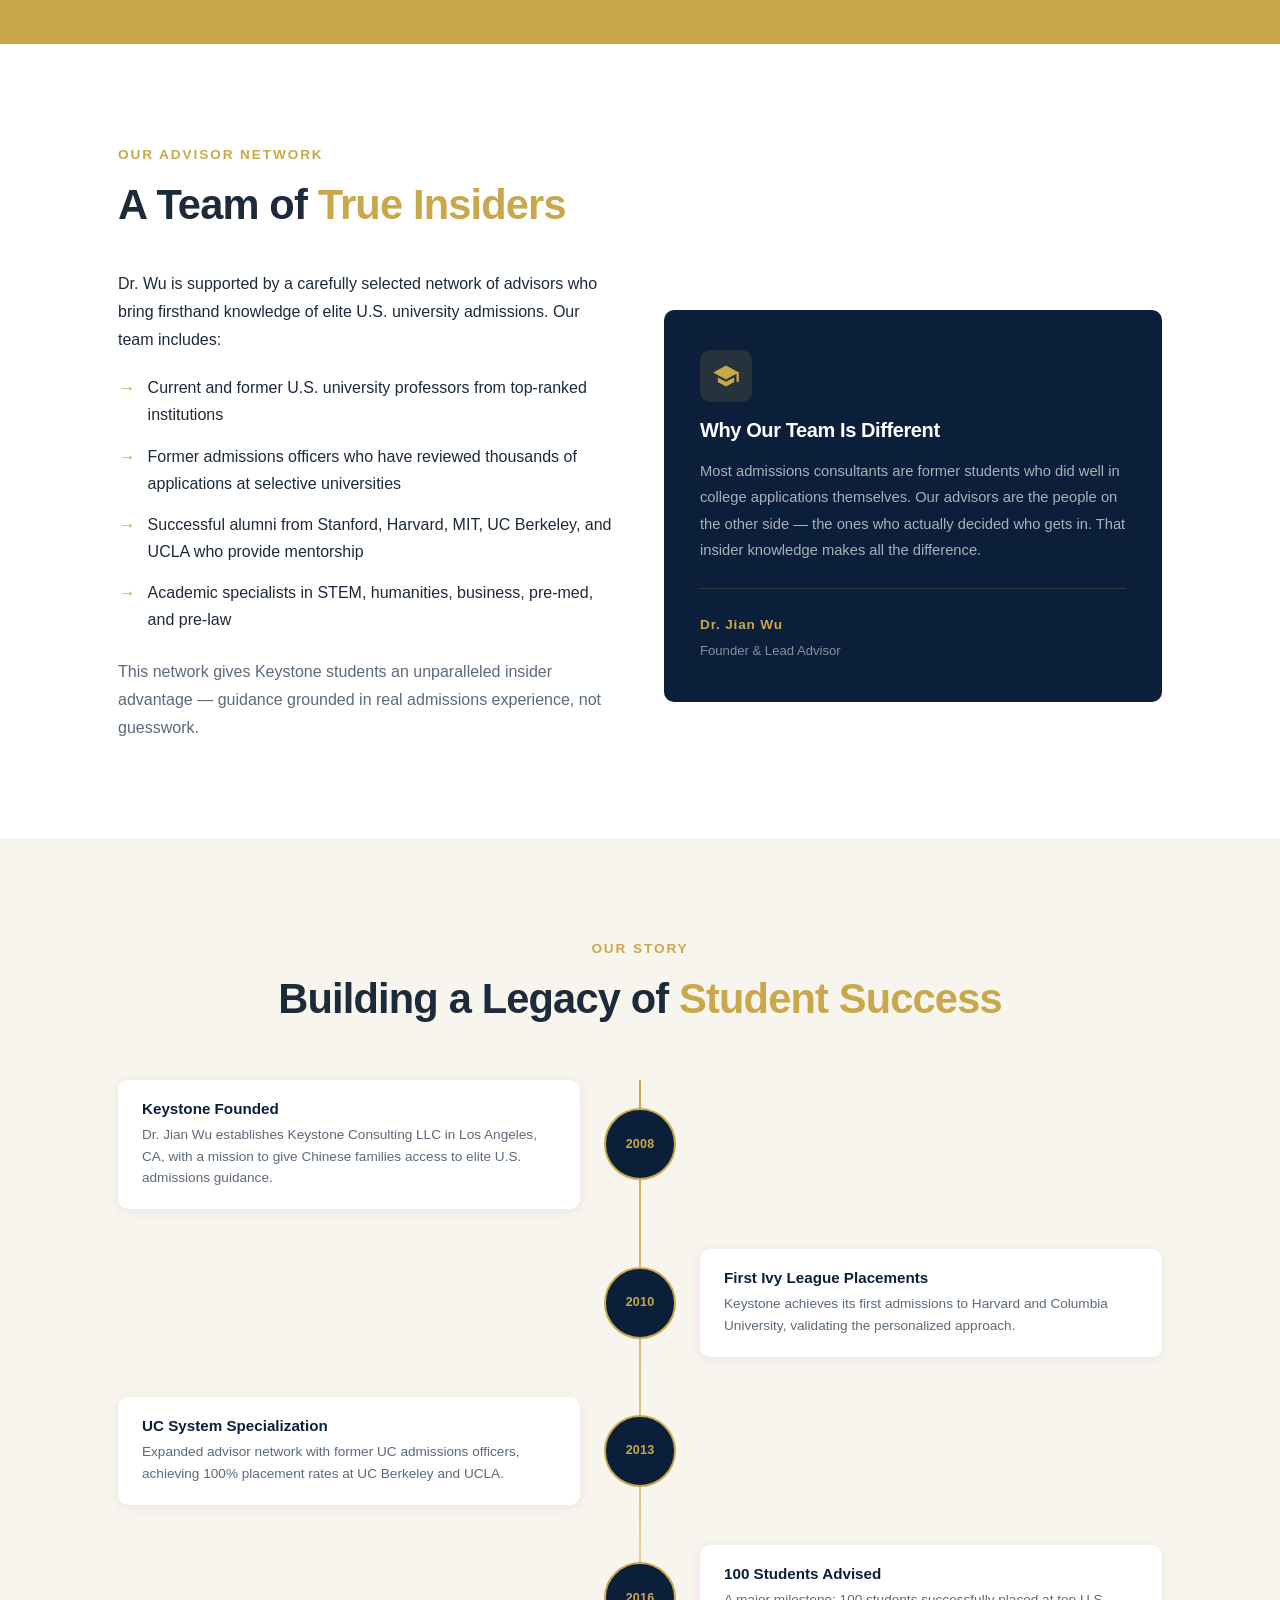
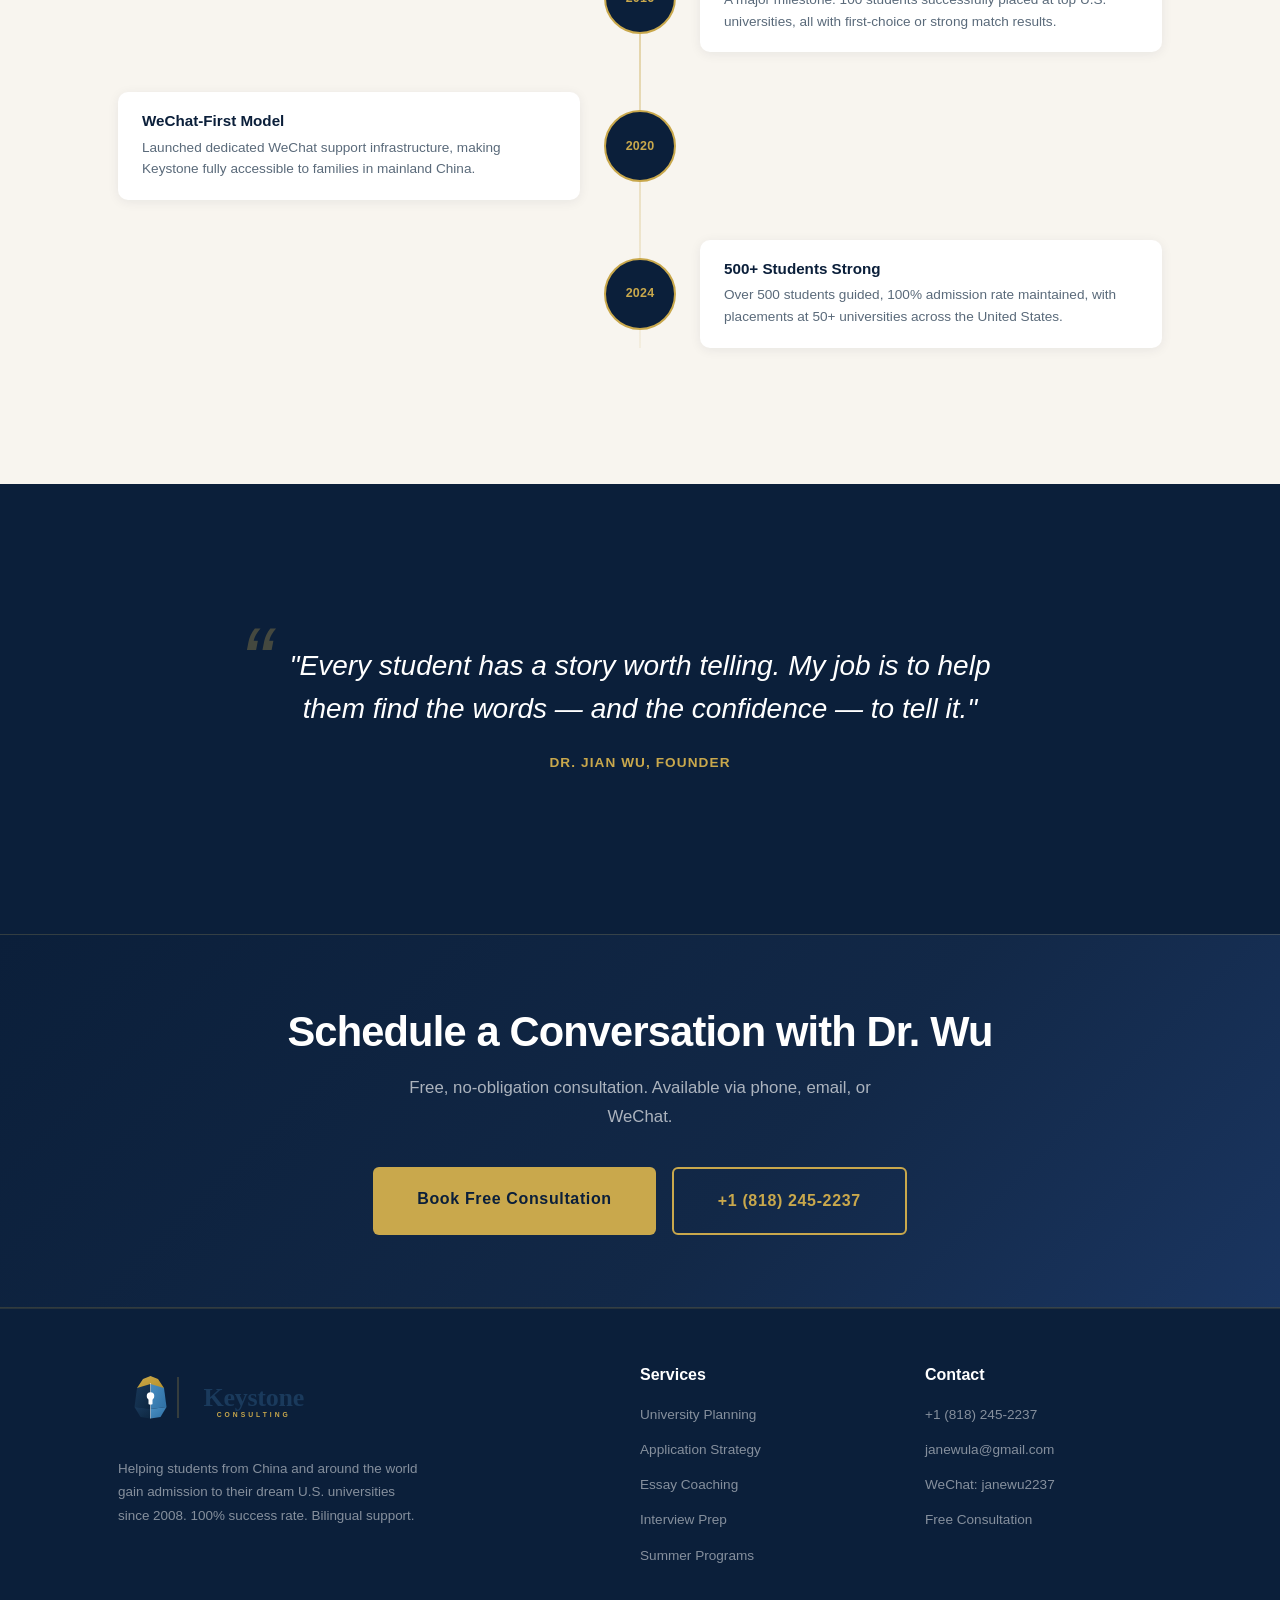
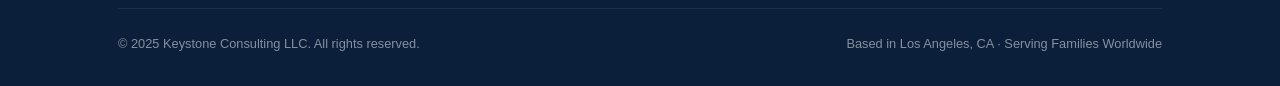
==== commit 088ba5b8: "Fix: advisor network section stacks vertically on mobile Replace inline grid-template-columns:1fr 1f" ====
--- a/pages/about.html
+++ b/pages/about.html
@@ -87,7 +87,7 @@
       <span class="label" data-i18n="about.team_label">Our Advisor Network</span>
       <h2 data-i18n-html="about.team_h2">A Team of <span class="gold">True Insiders</span></h2>
     </div>
-    <div style="display:grid; grid-template-columns:1fr 1fr; gap:48px; margin-top:40px; align-items:center;">
+    <div class="grid-2" style="gap:48px; margin-top:40px; align-items:center;">
       <div class="reveal">
         <p style="margin-bottom:20px;" data-i18n="about.team_p1">Dr. Wu is supported by a carefully selected network of advisors who bring firsthand knowledge of elite U.S. university admissions. Our team includes:</p>
         <ul style="list-style:none; display:flex; flex-direction:column; gap:14px;">
--- a/css/styles.css
+++ b/css/styles.css
@@ -75,9 +75,9 @@
 
 .label {
   display: inline-block;
-  font-size: 0.72rem;
+  font-size: 0.85rem;
   font-weight: 700;
-  letter-spacing: 0.18em;
+  letter-spacing: 0.14em;
   text-transform: uppercase;
   color: var(--gold);
   margin-bottom: 14px;
@@ -384,59 +384,71 @@
 .hero-compact h1 { color: var(--white); margin-bottom: 16px; }
 .hero-compact .hero-sub { color: rgba(255,255,255,0.65); max-width: 560px; margin: 0 auto; font-size: 1.05rem; }
 
-/* ── SCHOOLS STRIP ────────────────────────────────────────── */
+/* ── SCHOOLS STRIP (marquee) ──────────────────────────────── */
+@keyframes marquee {
+  from { transform: translateX(0); }
+  to   { transform: translateX(-50%); }
+}
 .schools-strip {
   background: var(--navy-mid);
   border-top: 1px solid rgba(201, 168, 76, 0.15);
   border-bottom: 1px solid rgba(201, 168, 76, 0.15);
-  padding: 24px 0;
-}
-.schools-inner {
-  display: flex; align-items: center; gap: 28px; flex-wrap: wrap;
-  justify-content: center;
-  overflow: visible;
+  padding: 22px 0;
+  display: flex;
+  align-items: center;
+  gap: 0;
+  overflow: hidden;
 }
 .schools-label {
+  flex-shrink: 0;
   font-size: 0.72rem;
   font-weight: 700;
   letter-spacing: 0.15em;
   text-transform: uppercase;
   color: rgba(255, 255, 255, 0.4);
-  margin-right: 4px;
   white-space: nowrap;
-}
-/* All logos share the same height; width scales naturally */
+  padding: 0 28px 0 32px;
+  border-right: 1px solid rgba(255, 255, 255, 0.12);
+  margin-right: 0;
+}
+.marquee-track-wrap {
+  flex: 1;
+  overflow: hidden;
+  /* fade edges to navy */
+  mask-image: linear-gradient(to right, transparent 0%, black 5%, black 95%, transparent 100%);
+  -webkit-mask-image: linear-gradient(to right, transparent 0%, black 5%, black 95%, transparent 100%);
+}
+.marquee-track {
+  display: flex;
+  align-items: center;
+  gap: 60px;
+  width: max-content;
+  animation: marquee 28s linear infinite;
+  padding: 0 30px;
+}
+.marquee-track:hover {
+  animation-play-state: paused;
+}
 .school-logo {
   height: 28px;
   width: auto;
-  max-width: 110px;
+  max-width: 120px;
   object-fit: contain;
-  /* Invert to white, then fade to ~55% opacity to blend on navy */
   filter: brightness(0) invert(1) opacity(0.55);
   transition: filter 0.2s ease;
+  flex-shrink: 0;
 }
 .school-logo:hover {
-  filter: brightness(0) invert(1) opacity(0.85);
-}
-/* MIT and Yale are portrait-ish — cap shorter, allow more height */
-.school-logo--square {
-  height: 34px;
-  max-width: 70px;
-}
-/* Stanford, Brown — extra wide wordmarks */
-.school-logo--wide {
-  max-width: 130px;
-}
-/* Carnegie Mellon — extremely wide wordmark */
-.school-logo--xwide {
-  max-width: 160px;
-}
+  filter: brightness(0) invert(1) opacity(0.9);
+}
+.school-logo--square { height: 34px; max-width: 70px; }
+.school-logo--wide   { max-width: 130px; }
+.school-logo--xwide  { max-width: 160px; }
 @media (max-width: 640px) {
-  .schools-inner { gap: 20px; }
-  .school-logo { height: 22px; max-width: 85px; }
+  .schools-label { padding: 0 16px 0 20px; font-size: 0.65rem; }
+  .school-logo { height: 22px; max-width: 90px; }
   .school-logo--square { height: 28px; max-width: 55px; }
-  .school-logo--wide { max-width: 100px; }
-  .school-logo--xwide { max-width: 120px; }
+  .marquee-track { gap: 40px; animation-duration: 22s; }
 }
 
 /* ── INDUSTRY ADVISORS SECTION ────────────────────────────── */
@@ -690,6 +702,54 @@
 
 /* Section--cream step circles get white bg */
 .section--cream .step-circle { background: var(--cream-dk); }
+
+/* ── AI DIFFERENTIATION ───────────────────────────────────── */
+.ai-grid {
+  display: grid;
+  grid-template-columns: repeat(3, 1fr);
+  gap: 28px;
+  margin-top: 48px;
+}
+.ai-card {
+  background: var(--white);
+  border-radius: var(--r-md);
+  padding: 36px 28px;
+  box-shadow: var(--shadow-sm);
+  border-top: 3px solid var(--gold);
+  transition: transform var(--ease), box-shadow var(--ease);
+}
+.ai-card:hover { transform: translateY(-4px); box-shadow: var(--shadow-lg); }
+.ai-card-icon {
+  width: 52px; height: 52px;
+  background: var(--navy);
+  border-radius: 50%;
+  display: flex; align-items: center; justify-content: center;
+  margin-bottom: 20px;
+  color: var(--gold);
+}
+.ai-card-icon svg { width: 24px; height: 24px; }
+.ai-card h3 { font-size: 1.1rem; margin-bottom: 12px; color: var(--navy); }
+.ai-card p { font-size: 0.9rem; color: var(--muted); line-height: 1.75; }
+.ai-question {
+  margin-top: 48px;
+  padding: 32px 40px;
+  background: var(--navy);
+  border-radius: var(--r-md);
+  border-left: 4px solid var(--gold);
+  text-align: center;
+}
+.ai-question p {
+  font-size: 1.05rem;
+  font-style: italic;
+  color: rgba(255,255,255,0.85);
+  line-height: 1.8;
+  max-width: 760px;
+  margin: 0 auto;
+}
+@media (max-width: 768px) {
+  .ai-grid { grid-template-columns: 1fr; }
+  .ai-question { padding: 24px 20px; }
+}
 
 /* ── FOUNDER / ABOUT BIO ──────────────────────────────────── */
 .founder-inner {
@@ -1369,16 +1429,26 @@
   .grid-2 { grid-template-columns: 1fr; }
   .grid-3 { grid-template-columns: 1fr 1fr; }
   .timeline::before { left: 36px; }
-  .timeline-item { grid-template-columns: auto 1fr; gap: 16px; }
+  .timeline-item {
+    grid-template-columns: auto 1fr;
+    grid-template-rows: auto;
+    gap: 16px;
+  }
+  /* All items: year col 1, content col 2 */
+  .timeline-item .timeline-year    { grid-column: 1; grid-row: 1; }
+  .timeline-item .timeline-content { grid-column: 2; grid-row: 1; }
+  .timeline-item .timeline-spacer  { display: none; }
+  /* Reset even-item desktop overrides */
+  .timeline-item:nth-child(even) .timeline-year    { grid-column: 1; }
   .timeline-item:nth-child(even) .timeline-content { grid-column: 2; }
-  .timeline-item:nth-child(even) .timeline-spacer { display: none; }
+  .timeline-item:nth-child(even) .timeline-spacer  { display: none; }
   .featured-story { padding: 36px 32px; }
 }
 
 @media (max-width: 768px) {
   .nav-links { display: none; }
   .nav-cta .btn { display: none; }
-  .hamburger { display: flex; }
+  .hamburger { display: flex; margin-left: 16px; }
   .mobile-menu { display: block; }
 }
 
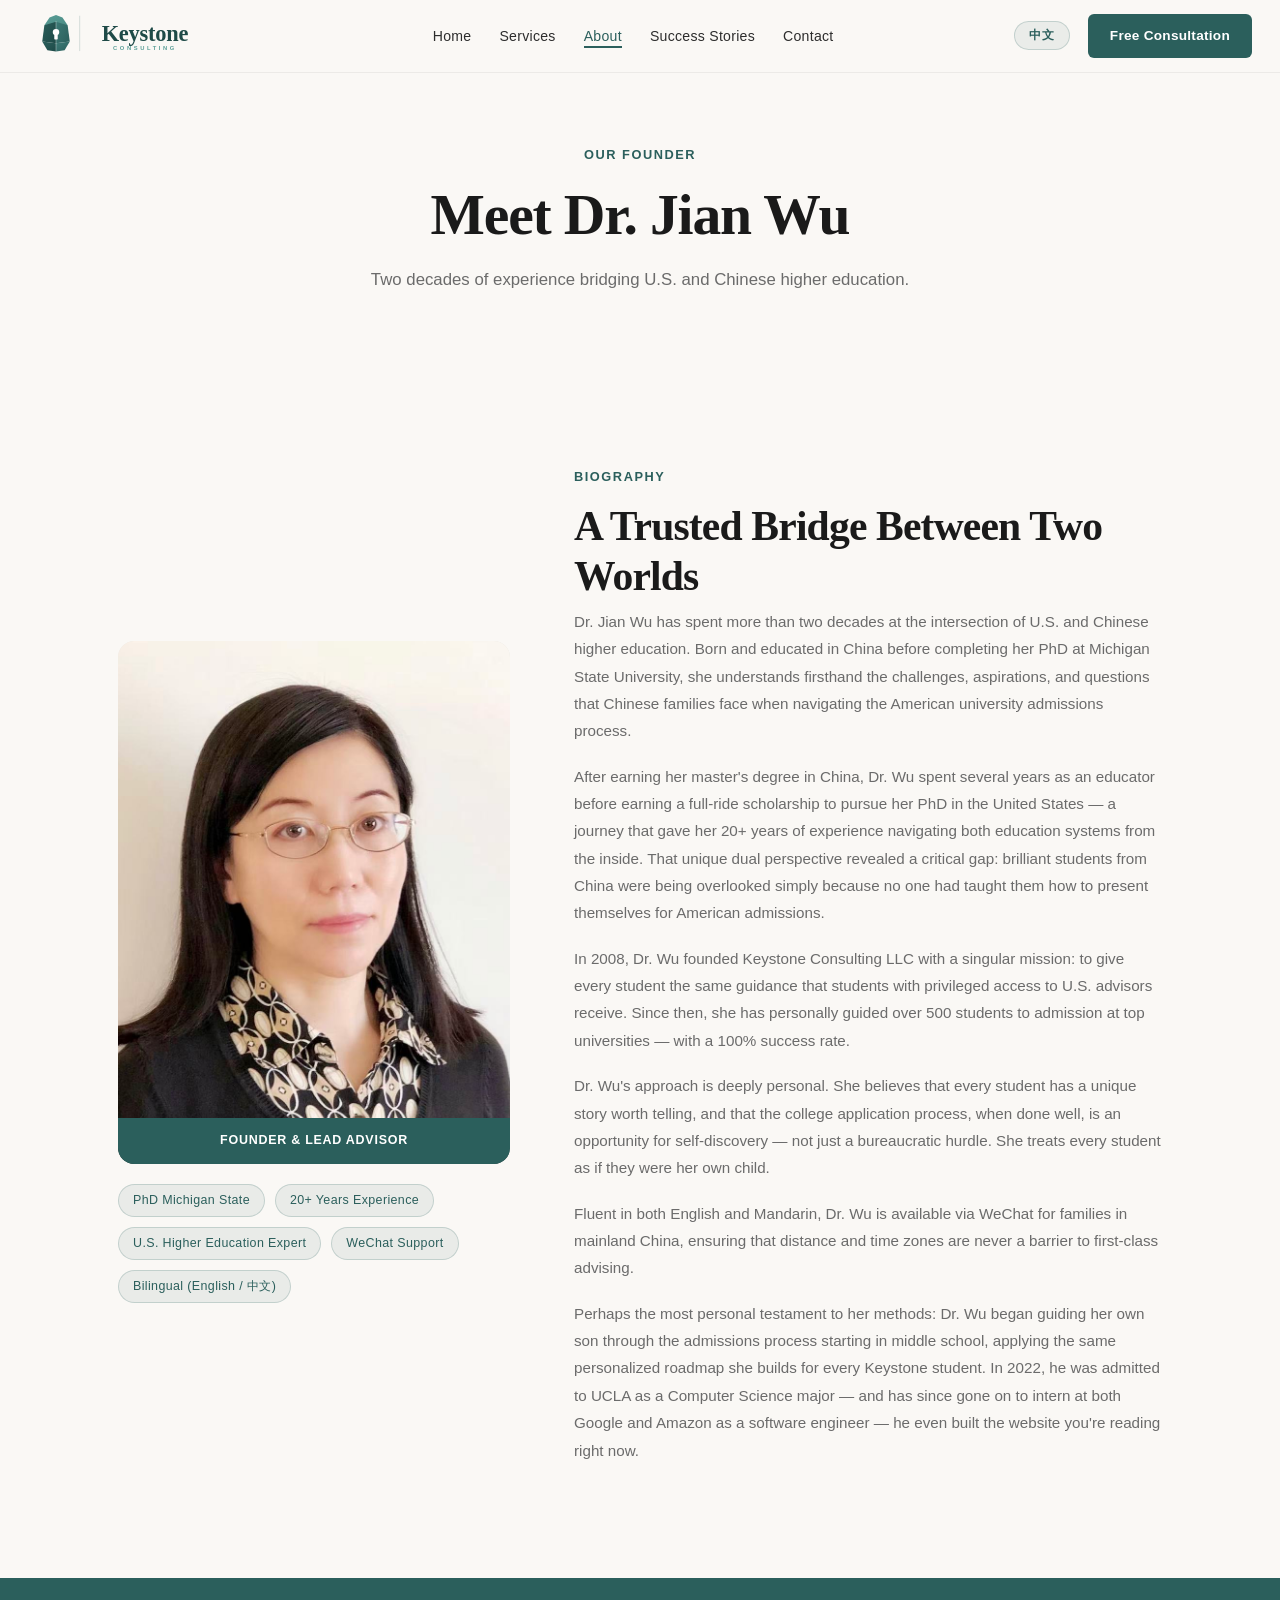
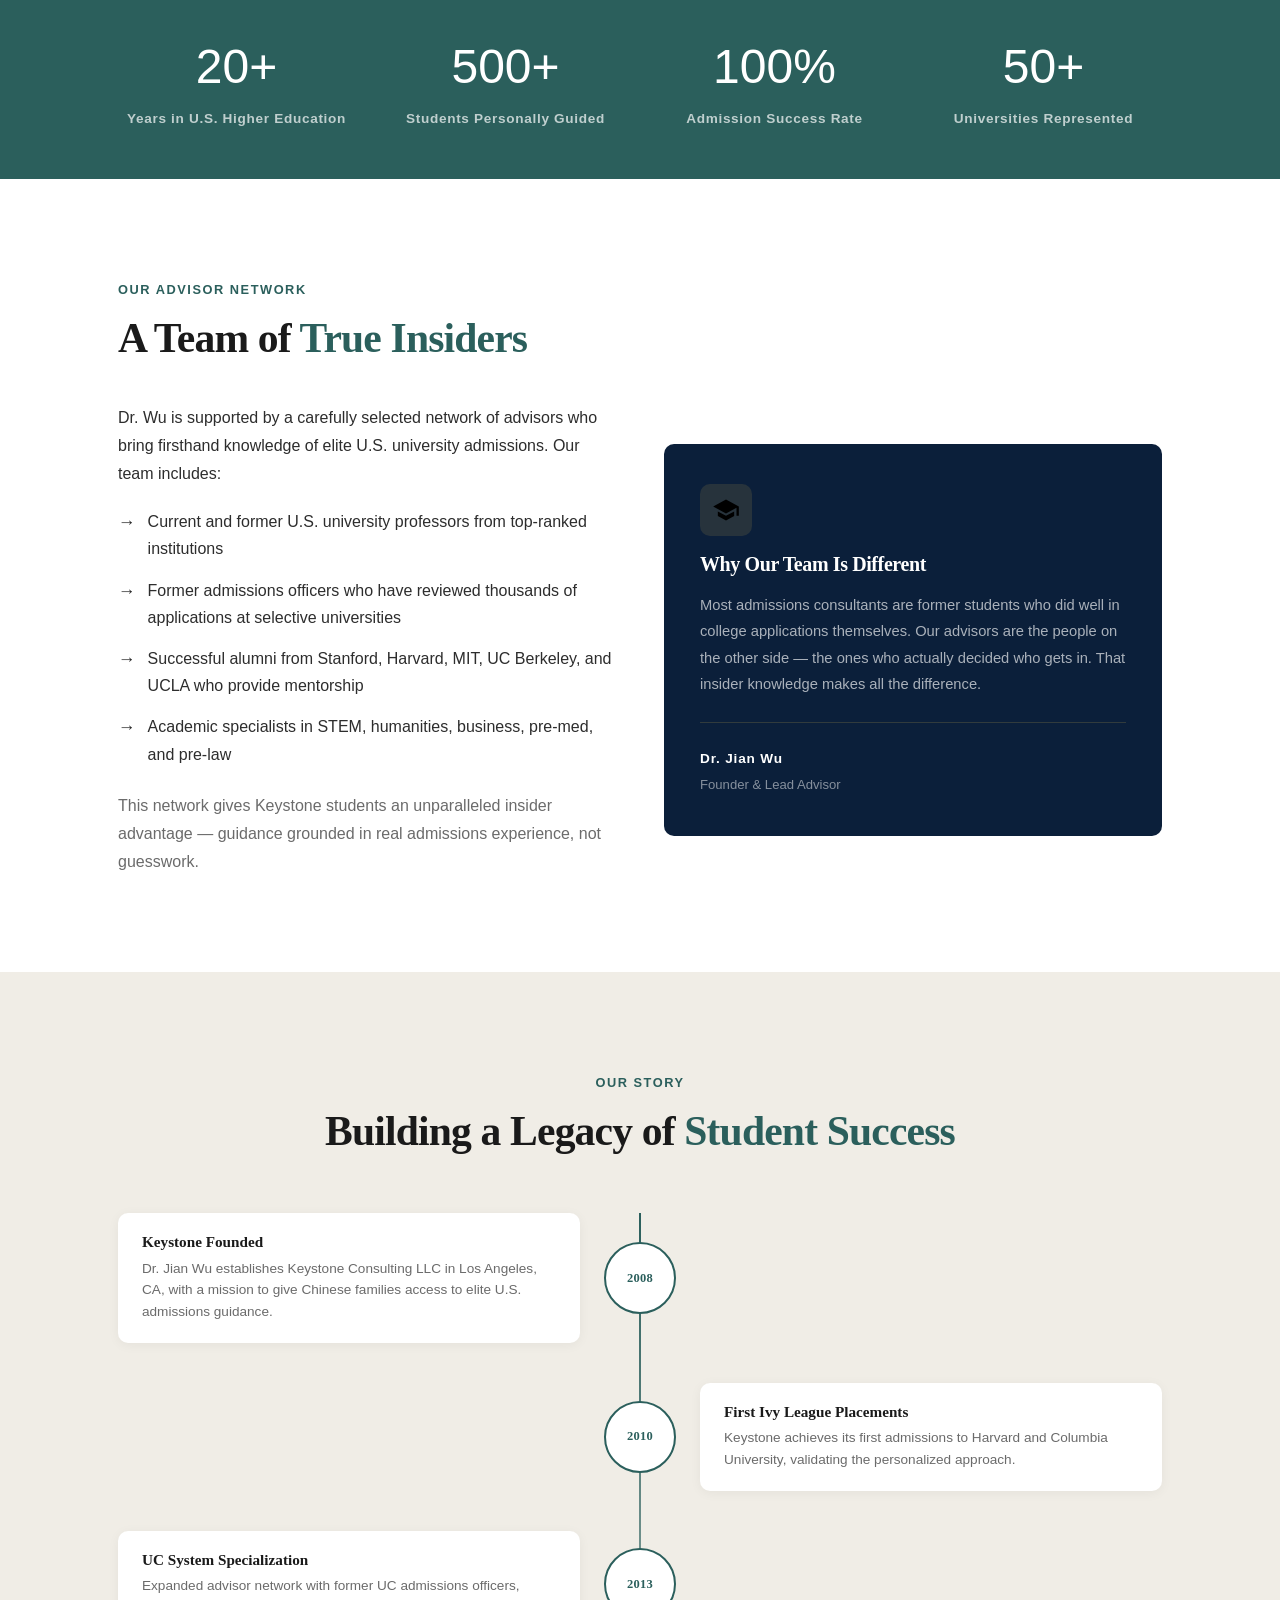
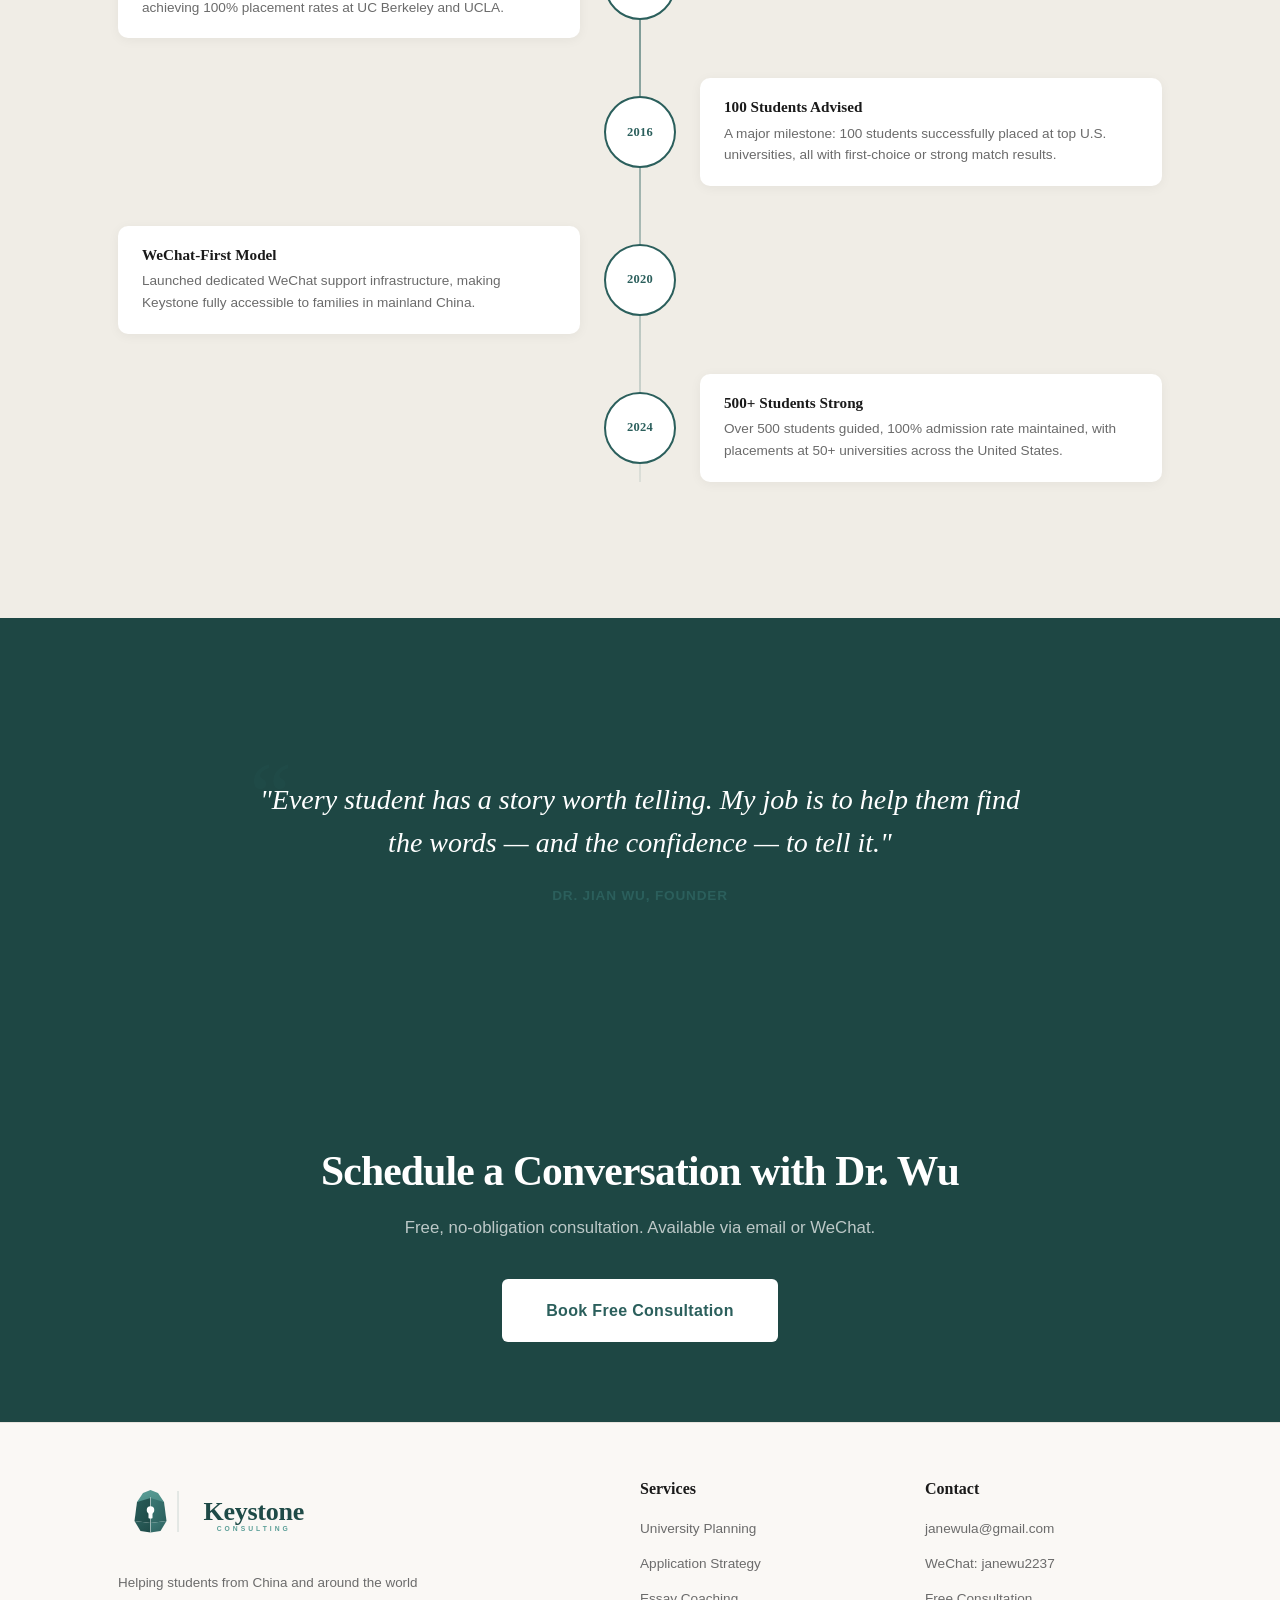
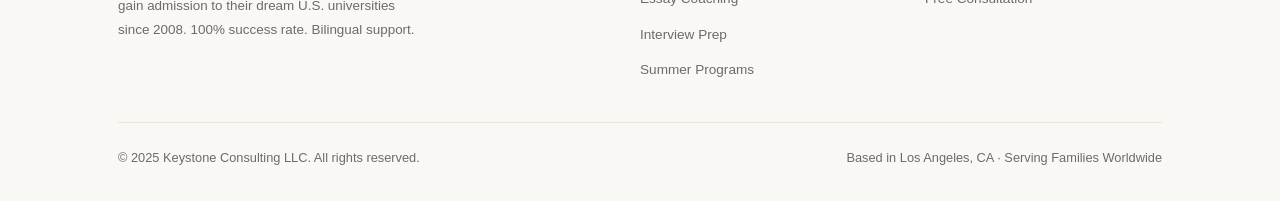
==== commit 5b39ea64: "Feature: copy-to-clipboard buttons for WeChat ID and email, remove phone number sitewide - Add Copy " ====
--- a/pages/about.html
+++ b/pages/about.html
@@ -209,10 +209,9 @@
   <div class="container">
     <div class="reveal">
       <h2 data-i18n="about.cta_h2">Schedule a Conversation with Dr. Wu</h2>
-      <p data-i18n="about.cta_p">Free, no-obligation consultation. Available via phone, email, or WeChat.</p>
+      <p data-i18n="about.cta_p">Free, no-obligation consultation. Available via email or WeChat.</p>
       <div class="cta-actions">
-        <a href="../pages/contact.html" class="btn btn-primary btn-lg" data-i18n="about.cta_btn">Book Free Consultation</a>
-        <a href="tel:+18182452237" class="btn btn-outline btn-lg">+1 (818) 245-2237</a>
+        <a href="../pages/contact.html" class="btn btn-white btn-lg" data-i18n="about.cta_btn">Book Free Consultation</a>
       </div>
     </div>
   </div>
--- a/css/styles.css
+++ b/css/styles.css
@@ -1,9 +1,7 @@
 /* ═══════════════════════════════════════════════════════════
-   Keystone Consulting LLC — Shared Design System
-   NOTE: Satoshi loaded via Fontshare CDN (preview only — self-host before launch for China)
+   Keystone Consulting LLC — Redesigned Design System
+   Editorial warmth · Deep teal accent · Serif headlines
    ═══════════════════════════════════════════════════════════ */
-
-@import url('https://api.fontshare.com/v2/css?f[]=satoshi@900,700,500,400&display=swap');
 
 /* ── RESET & BASE ─────────────────────────────────────────── */
 *, *::before, *::after { box-sizing: border-box; margin: 0; padding: 0; }
@@ -11,31 +9,34 @@
 
 /* ── DESIGN TOKENS ────────────────────────────────────────── */
 :root {
+  --cream:      #FAF8F5;
+  --cream-dk:   #F0EDE6;
+  --white:      #ffffff;
+  --charcoal:   #1a1a1a;
+  --text:       #2d2d2d;
+  --muted:      #6b6b6b;
+  --light-gray: #e8e4de;
+  --teal:       #2B5F5C;
+  --teal-light: #3a7a76;
+  --teal-dark:  #1e4744;
+  --teal-glass: rgba(43, 95, 92, 0.08);
+  --terra:      #c4705a;
+  --terra-light:#d4897a;
   --navy:       #0b1f3a;
   --navy-mid:   #122847;
-  --navy-soft:  #1a3560;
-  --navy-glass: rgba(11, 31, 58, 0.95);
-  --gold:       #c9a84c;
-  --gold-lt:    #e8c87a;
-  --gold-glass: rgba(201, 168, 76, 0.12);
-  --cream:      #f8f5ef;
-  --cream-dk:   #ede8de;
-  --white:      #ffffff;
-  --text:       #1c2a3a;
-  --muted:      #5a6a7a;
   --success:    #15803d;
 
-  --serif: 'Satoshi', 'Segoe UI', 'Helvetica Neue', 'PingFang SC', 'Microsoft YaHei', 'Hiragino Sans GB', Arial, sans-serif;
-  --sans:  'Satoshi', 'Segoe UI', 'Helvetica Neue', 'PingFang SC', 'Microsoft YaHei', 'Hiragino Sans GB', Arial, sans-serif;
+  --serif: 'Source Serif 4', 'Georgia', 'Songti SC', 'SimSun', serif;
+  --sans:  'DM Sans', 'Segoe UI', 'PingFang SC', 'Microsoft YaHei', 'Hiragino Sans GB', Arial, sans-serif;
 
   --r:     6px;
   --r-md:  10px;
   --r-lg:  16px;
   --r-pill: 100px;
 
-  --shadow-sm:  0 2px 12px rgba(11, 31, 58, 0.07);
-  --shadow-md:  0 4px 30px rgba(11, 31, 58, 0.10);
-  --shadow-lg:  0 12px 48px rgba(11, 31, 58, 0.15);
+  --shadow-sm:  0 2px 12px rgba(0, 0, 0, 0.05);
+  --shadow-md:  0 4px 24px rgba(0, 0, 0, 0.08);
+  --shadow-lg:  0 12px 48px rgba(0, 0, 0, 0.1);
 
   --ease: 0.25s ease;
 }
@@ -48,42 +49,42 @@
   overflow-x: hidden;
 }
 
-/* Chinese text gets slightly more line height */
 html[lang="zh"] body {
   line-height: 1.9;
 }
 
 /* ── TYPOGRAPHY ───────────────────────────────────────────── */
-h1, h2, h3, h4 { font-family: var(--serif); font-weight: 700; line-height: 1.2; letter-spacing: -0.02em; }
-h1 { font-size: clamp(2.4rem, 5vw, 3.8rem); }
+h1, h2, h3, h4 { font-family: var(--serif); font-weight: 700; line-height: 1.2; letter-spacing: -0.02em; color: var(--charcoal); }
+h1 { font-size: clamp(2.4rem, 5vw, 3.6rem); }
 h2 { font-size: clamp(1.8rem, 3.5vw, 2.6rem); }
 h3 { font-size: 1.25rem; }
 h4 { font-size: 1rem; letter-spacing: 0; }
 
 p { line-height: 1.75; }
-
 a { color: inherit; }
+
+.gold { color: var(--teal); }
 
 /* ── UTILITY ──────────────────────────────────────────────── */
 .container { max-width: 1100px; margin: 0 auto; padding: 0 28px; }
 
 .section        { padding: 96px 0; }
-.section--dark  { background: var(--navy); color: var(--white); }
-.section--mid   { background: var(--navy-mid); color: var(--white); }
+.section--dark  { background: var(--teal-dark); color: var(--white); }
+.section--mid   { background: var(--cream); }
 .section--cream { background: var(--cream-dk); }
 .section--white { background: var(--white); }
 
 .label {
   display: inline-block;
-  font-size: 0.85rem;
-  font-weight: 700;
-  letter-spacing: 0.14em;
+  font-family: var(--sans);
+  font-size: 0.8rem;
+  font-weight: 600;
+  letter-spacing: 0.12em;
   text-transform: uppercase;
-  color: var(--gold);
+  color: var(--teal);
   margin-bottom: 14px;
 }
 
-.gold        { color: var(--gold); }
 .text-center { text-align: center; }
 .text-muted  { color: var(--muted); }
 .lead        { font-size: 1.1rem; line-height: 1.8; }
@@ -101,7 +102,7 @@
   font-family: var(--sans);
   font-size: 0.95rem;
   font-weight: 600;
-  letter-spacing: 0.04em;
+  letter-spacing: 0.02em;
   cursor: pointer;
   text-decoration: none;
   transition: transform 0.2s, box-shadow 0.2s, background 0.2s, color 0.2s;
@@ -109,30 +110,30 @@
   text-align: center;
 }
 .btn-primary {
-  background: var(--gold);
-  color: var(--navy);
+  background: var(--teal);
+  color: var(--white);
 }
 .btn-primary:hover {
-  background: var(--gold-lt);
+  background: var(--teal-light);
   transform: translateY(-2px);
-  box-shadow: 0 8px 24px rgba(201, 168, 76, 0.35);
+  box-shadow: 0 8px 24px rgba(43, 95, 92, 0.25);
 }
 .btn-outline {
   background: transparent;
-  border: 2px solid var(--gold);
-  color: var(--gold);
+  border: 2px solid var(--teal);
+  color: var(--teal);
 }
 .btn-outline:hover {
-  background: var(--gold);
-  color: var(--navy);
+  background: var(--teal);
+  color: var(--white);
   transform: translateY(-2px);
 }
 .btn-white {
   background: var(--white);
-  color: var(--navy);
+  color: var(--teal);
 }
 .btn-white:hover {
-  background: var(--gold-lt);
+  background: var(--cream);
   transform: translateY(-2px);
 }
 .btn-sm { padding: 10px 22px; font-size: 0.85rem; }
@@ -146,36 +147,30 @@
   box-shadow: var(--shadow-sm);
   transition: transform var(--ease), box-shadow var(--ease);
 }
-.card:hover { transform: translateY(-5px); box-shadow: var(--shadow-lg); }
-
-.card--dark {
-  background: var(--navy-soft);
-  color: var(--white);
-}
+.card:hover { transform: translateY(-4px); box-shadow: var(--shadow-md); }
 
 .card--bordered {
-  border-top: 3px solid var(--gold);
+  border-top: 3px solid var(--teal);
 }
 
 /* ── NAV ──────────────────────────────────────────────────── */
 nav {
   position: fixed; top: 0; left: 0; right: 0; z-index: 1000;
-  background: var(--navy-glass);
+  background: rgba(250, 248, 245, 0.92);
   backdrop-filter: blur(12px);
   -webkit-backdrop-filter: blur(12px);
-  border-bottom: 1px solid rgba(201, 168, 76, 0.18);
+  border-bottom: 1px solid rgba(0, 0, 0, 0.06);
   transition: box-shadow 0.3s;
 }
-nav.scrolled { box-shadow: 0 4px 30px rgba(0, 0, 0, 0.3); }
+nav.scrolled { box-shadow: 0 2px 20px rgba(0, 0, 0, 0.08); }
 
 .nav-inner {
   display: flex;
   align-items: center;
   height: 72px;
-  max-width: 1320px;  /* wider than default container for nav breathing room */
-}
-
-/* LOGO — natural width, flush left */
+  max-width: 1320px;
+}
+
 .nav-logo {
   text-decoration: none;
   display: flex;
@@ -191,7 +186,6 @@
   object-fit: contain;
 }
 
-/* NAV LINKS — fill middle, centered between logo and CTA */
 .nav-links {
   display: flex;
   gap: 28px;
@@ -200,7 +194,7 @@
   justify-content: center;
 }
 .nav-links a {
-  color: rgba(255, 255, 255, 0.8);
+  color: var(--text);
   text-decoration: none;
   font-size: 0.88rem;
   font-weight: 500;
@@ -210,13 +204,12 @@
   border-bottom: 2px solid transparent;
   white-space: nowrap;
 }
-.nav-links a:hover { color: var(--gold-lt); }
+.nav-links a:hover { color: var(--teal); }
 .nav-links a.active {
-  color: var(--gold-lt);
-  border-bottom-color: var(--gold);
-}
-
-/* CTA — flush right */
+  color: var(--teal);
+  border-bottom-color: var(--teal);
+}
+
 .nav-cta {
   display: flex;
   align-items: center;
@@ -224,12 +217,11 @@
   flex-shrink: 0;
 }
 
-/* Language toggle */
 .lang-toggle {
-  background: rgba(255, 255, 255, 0.08);
-  border: 1px solid rgba(255, 255, 255, 0.2);
+  background: var(--teal-glass);
+  border: 1px solid rgba(43, 95, 92, 0.2);
   border-radius: var(--r-pill);
-  color: rgba(255, 255, 255, 0.8);
+  color: var(--teal);
   font-size: 0.78rem;
   font-weight: 700;
   letter-spacing: 0.06em;
@@ -240,9 +232,9 @@
   font-family: var(--sans);
 }
 .lang-toggle:hover {
-  background: var(--gold-glass);
-  border-color: rgba(201, 168, 76, 0.5);
-  color: var(--gold-lt);
+  background: var(--teal);
+  border-color: var(--teal);
+  color: var(--white);
 }
 
 /* Hamburger */
@@ -258,7 +250,7 @@
 .hamburger span {
   display: block;
   width: 24px; height: 2px;
-  background: var(--white);
+  background: var(--charcoal);
   border-radius: 2px;
   transition: transform 0.3s, opacity 0.3s;
 }
@@ -271,8 +263,8 @@
   display: none;
   position: fixed;
   top: 68px; left: 0; right: 0;
-  background: var(--navy);
-  border-bottom: 1px solid rgba(201, 168, 76, 0.2);
+  background: var(--white);
+  border-bottom: 1px solid var(--light-gray);
   padding: 24px 28px 32px;
   transform: translateY(-110%);
   transition: transform 0.3s cubic-bezier(0.4, 0, 0.2, 1);
@@ -280,14 +272,14 @@
 }
 .mobile-menu.open { transform: translateY(0); }
 .mobile-menu ul { list-style: none; display: flex; flex-direction: column; gap: 18px; margin-bottom: 24px; }
-.mobile-menu ul a { color: rgba(255, 255, 255, 0.85); text-decoration: none; font-size: 1.05rem; }
-.mobile-menu ul a.active { color: var(--gold-lt); }
+.mobile-menu ul a { color: var(--text); text-decoration: none; font-size: 1.05rem; }
+.mobile-menu ul a.active { color: var(--teal); }
 .mobile-menu-footer {
   display: flex;
   flex-direction: column;
   gap: 12px;
   padding-top: 20px;
-  border-top: 1px solid rgba(255, 255, 255, 0.08);
+  border-top: 1px solid var(--light-gray);
 }
 .lang-toggle--large {
   font-size: 0.88rem;
@@ -298,101 +290,107 @@
 
 /* ── HERO ─────────────────────────────────────────────────── */
 .hero {
-  background: var(--navy);
+  background: var(--cream);
   padding: 0;
   overflow: hidden;
   position: relative;
 }
-.hero-bg {
-  position: absolute; inset: 0;
-  background:
-    radial-gradient(ellipse 60% 60% at 80% 40%, rgba(201, 168, 76, 0.08) 0%, transparent 70%),
-    radial-gradient(ellipse 40% 80% at 10% 60%, rgba(26, 53, 96, 0.6) 0%, transparent 70%);
-}
-.hero-lines {
-  position: absolute; inset: 0; overflow: hidden; opacity: 0.07;
-  background-image: repeating-linear-gradient(
-    0deg, transparent, transparent 60px, rgba(201, 168, 76, 0.5) 60px, rgba(201, 168, 76, 0.5) 61px
-  );
-}
+.hero-bg,
+.hero-lines { display: none; }
+
 .hero-inner {
   position: relative; z-index: 2;
-  display: flex; flex-direction: column; align-items: center;
-  text-align: center;
+  display: grid;
+  grid-template-columns: 1.1fr 0.9fr;
+  gap: 48px;
+  align-items: center;
   padding-top: 120px;
-  padding-bottom: 72px;
-}
-.hero-badge {
-  display: inline-flex; align-items: center; gap: 8px;
-  background: rgba(201, 168, 76, 0.12);
-  border: 1px solid rgba(201, 168, 76, 0.3);
-  border-radius: var(--r-pill);
-  padding: 6px 16px;
-  font-size: 0.8rem;
-  font-weight: 600;
-  letter-spacing: 0.08em;
-  text-transform: uppercase;
-  color: var(--gold-lt);
-  margin-bottom: 28px;
-}
-.hero-badge::before { content: '★'; font-size: 0.7rem; }
-.hero h1 { color: var(--white); margin-bottom: 22px; max-width: 800px; }
-.hero h1 em { color: var(--gold); font-style: normal; }
+  padding-bottom: 80px;
+  text-align: left;
+}
+.hero-text {
+  display: flex;
+  flex-direction: column;
+  align-items: flex-start;
+}
+.hero h1 {
+  color: var(--charcoal);
+  margin-bottom: 24px;
+  max-width: 600px;
+  font-size: clamp(2.2rem, 4.5vw, 3.4rem);
+  line-height: 1.15;
+  letter-spacing: -0.03em;
+}
+.hero h1 em {
+  color: var(--teal);
+  font-style: normal;
+}
 .hero-sub {
-  color: rgba(255, 255, 255, 0.68);
-  font-size: 1.1rem;
-  margin-bottom: 38px;
-  max-width: 580px;
+  color: var(--muted);
+  font-size: 1.08rem;
+  margin-bottom: 36px;
+  max-width: 500px;
   line-height: 1.75;
 }
-.hero-actions { display: flex; gap: 14px; flex-wrap: wrap; justify-content: center; margin-bottom: 60px; }
-.hero-stats {
-  display: flex; gap: 56px; flex-wrap: wrap; justify-content: center;
-  padding-top: 40px;
-  border-top: 1px solid rgba(255, 255, 255, 0.1);
+.hero-actions {
+  display: flex;
+  gap: 14px;
+  flex-wrap: wrap;
+  margin-bottom: 0;
+}
+.hero-stats { display: none; }
+
+.hero-image {
   width: 100%;
-  max-width: 560px;
-}
-.stat-num {
+  aspect-ratio: 4/5;
+  border-radius: var(--r-lg);
+  overflow: hidden;
+  background: var(--cream-dk);
+}
+.hero-image img {
+  width: 100%;
+  height: 100%;
+  object-fit: cover;
+  display: block;
+}
+
+/* ── TRUST BAR (stats moved here) ─────────────────────────── */
+.trust-bar {
+  background: var(--white);
+  border-top: 1px solid var(--light-gray);
+  border-bottom: 1px solid var(--light-gray);
+  padding: 28px 0;
+}
+.trust-bar-inner {
+  display: flex;
+  align-items: center;
+  justify-content: center;
+  gap: 48px;
+  flex-wrap: wrap;
+}
+.trust-item {
+  display: flex;
+  align-items: center;
+  gap: 10px;
+}
+.trust-num {
   font-family: var(--serif);
-  font-size: 2.4rem;
-  color: var(--gold);
+  font-size: 1.8rem;
+  color: var(--teal);
   line-height: 1;
-}
-.stat-label {
+  font-weight: 700;
+}
+.trust-label {
   font-size: 0.82rem;
-  color: rgba(255, 255, 255, 0.5);
-  letter-spacing: 0.04em;
-  margin-top: 4px;
-}
-
-/* ── COMPACT HERO (interior pages) ───────────────────────── */
-.hero-compact {
-  background: var(--navy);
-  padding: 0;
-  overflow: hidden;
-  position: relative;
-}
-.hero-compact .hero-bg { position: absolute; inset: 0;
-  background: radial-gradient(ellipse 70% 70% at 50% 50%, rgba(201,168,76,0.06) 0%, transparent 70%);
-}
-.hero-compact-inner {
-  position: relative; z-index: 2;
-  padding: 140px 0 72px;
-  text-align: center;
-}
-.hero-compact h1 { color: var(--white); margin-bottom: 16px; }
-.hero-compact .hero-sub { color: rgba(255,255,255,0.65); max-width: 560px; margin: 0 auto; font-size: 1.05rem; }
+  color: var(--muted);
+  letter-spacing: 0.02em;
+  line-height: 1.3;
+}
 
 /* ── SCHOOLS STRIP (marquee) ──────────────────────────────── */
-@keyframes marquee {
-  from { transform: translateX(0); }
-  to   { transform: translateX(-50%); }
-}
 .schools-strip {
-  background: var(--navy-mid);
-  border-top: 1px solid rgba(201, 168, 76, 0.15);
-  border-bottom: 1px solid rgba(201, 168, 76, 0.15);
+  background: var(--white);
+  border-bottom: 1px solid var(--light-gray);
   padding: 22px 0;
   display: flex;
   align-items: center;
@@ -405,67 +403,71 @@
   font-weight: 700;
   letter-spacing: 0.15em;
   text-transform: uppercase;
-  color: rgba(255, 255, 255, 0.4);
+  color: var(--muted);
   white-space: nowrap;
   padding: 0 28px 0 32px;
-  border-right: 1px solid rgba(255, 255, 255, 0.12);
+  border-right: 1px solid var(--light-gray);
   margin-right: 0;
 }
 .marquee-track-wrap {
   flex: 1;
   overflow: hidden;
-  /* fade edges to navy */
   mask-image: linear-gradient(to right, transparent 0%, black 5%, black 95%, transparent 100%);
   -webkit-mask-image: linear-gradient(to right, transparent 0%, black 5%, black 95%, transparent 100%);
 }
 .marquee-track {
   display: flex;
   align-items: center;
-  gap: 60px;
   width: max-content;
-  animation: marquee 28s linear infinite;
-  padding: 0 30px;
-}
-.marquee-track:hover {
-  animation-play-state: paused;
+  will-change: transform;
 }
 .school-logo {
-  height: 28px;
+  height: 30px;
+  max-height: 30px;
   width: auto;
-  max-width: 120px;
+  max-width: 160px;
   object-fit: contain;
-  filter: brightness(0) invert(1) opacity(0.55);
-  transition: filter 0.2s ease;
+  object-position: center;
+  vertical-align: middle;
+  transition: opacity 0.2s ease;
   flex-shrink: 0;
+  margin-right: 60px;
 }
 .school-logo:hover {
-  filter: brightness(0) invert(1) opacity(0.9);
-}
-.school-logo--square { height: 34px; max-width: 70px; }
-.school-logo--wide   { max-width: 130px; }
-.school-logo--xwide  { max-width: 160px; }
+  opacity: 0.7;
+}
 @media (max-width: 640px) {
-  .schools-label { padding: 0 16px 0 20px; font-size: 0.65rem; }
-  .school-logo { height: 22px; max-width: 90px; }
-  .school-logo--square { height: 28px; max-width: 55px; }
-  .marquee-track { gap: 40px; animation-duration: 22s; }
-}
-
-/* ── INDUSTRY ADVISORS SECTION ────────────────────────────── */
+  .schools-strip {
+    flex-direction: column;
+    padding: 16px 0;
+    gap: 20px;
+  }
+  .schools-label {
+    padding: 0 20px;
+    border-right: none;
+    margin-right: 0;
+    text-align: center;
+  }
+  .marquee-track-wrap { width: 100%; }
+  .school-logo { height: 24px; max-height: 24px; margin-right: 40px; }
+}
+
+/* ── INDUSTRY ADVISORS (understated on homepage) ──────────── */
 .industry-section {
   background: var(--cream);
-  border-top: 1px solid rgba(11, 31, 58, 0.07);
-  border-bottom: 1px solid rgba(11, 31, 58, 0.07);
+  border-top: none;
+  border-bottom: none;
+  padding: 56px 0;
 }
 .industry-section h2 {
-  font-size: clamp(1.6rem, 3vw, 2.2rem);
+  font-size: clamp(1.4rem, 2.5vw, 1.8rem);
   margin-top: 8px;
 }
 .industry-sub {
-  max-width: 620px;
-  margin: 16px auto 0;
+  max-width: 580px;
+  margin: 12px auto 0;
   color: var(--muted);
-  font-size: 0.95rem;
+  font-size: 0.92rem;
   line-height: 1.75;
 }
 .industry-logos {
@@ -473,109 +475,74 @@
   align-items: center;
   justify-content: center;
   flex-wrap: wrap;
-  gap: 48px;
-  margin-top: 44px;
+  gap: 40px;
+  margin-top: 32px;
 }
 .industry-logo {
-  height: 36px;
+  height: 28px;
   width: auto;
   object-fit: contain;
-  filter: opacity(0.6) grayscale(0.15);
-  transition: filter 0.2s ease, transform 0.2s ease;
+  opacity: 0.7;
+  transition: opacity 0.3s ease;
 }
 .industry-logo:hover {
-  filter: opacity(1) grayscale(0);
-  transform: translateY(-2px);
-}
-.industry-logo--wide   { max-width: 120px; }
-.industry-logo--xwide  { max-width: 160px; }
-.industry-logo--square { height: 44px; max-width: 80px; }
+  opacity: 1;
+}
+.industry-logo--wide   { max-width: 100px; }
+.industry-logo--xwide  { max-width: 130px; }
+.industry-logo--square { height: 36px; max-width: 70px; }
 @media (max-width: 640px) {
-  .industry-logos { gap: 32px; }
-  .industry-logo  { height: 28px; }
-  .industry-logo--square { height: 36px; }
-}
-
-/* ── WHY US CARDS ─────────────────────────────────────────── */
-.why-grid {
+  .industry-logos { gap: 24px; }
+  .industry-logo  { height: 22px; }
+  .industry-logo--square { height: 28px; }
+}
+
+/* ── WHY US (staggered two-column) ────────────────────────── */
+.why-stagger {
   display: grid;
-  grid-template-columns: repeat(auto-fit, minmax(240px, 1fr));
-  gap: 24px;
+  grid-template-columns: 1fr 1fr;
+  gap: 48px;
   margin-top: 56px;
 }
-.why-card {
-  background: var(--white);
-  border-radius: var(--r-md);
-  padding: 36px 28px;
-  border-top: 3px solid var(--gold);
-  box-shadow: var(--shadow-sm);
-  transition: transform var(--ease), box-shadow var(--ease);
-}
-.why-card:hover { transform: translateY(-5px); box-shadow: var(--shadow-lg); }
-.why-icon {
-  width: 52px; height: 52px;
-  background: var(--navy);
-  border-radius: 12px;
-  display: flex; align-items: center; justify-content: center;
-  margin-bottom: 20px;
-}
-.why-icon svg {
-  width: 26px; height: 26px;
-  fill: var(--gold);
-}
-.why-card h3 { margin-bottom: 10px; color: var(--navy); }
-.why-card p { font-size: 0.9rem; color: var(--muted); line-height: 1.7; }
-
-/* ── SERVICES GRID (home preview) ─────────────────────────── */
-.services-grid {
-  display: grid;
-  grid-template-columns: repeat(auto-fit, minmax(300px, 1fr));
-  gap: 2px;
+.why-col {
+  display: flex;
+  flex-direction: column;
+  gap: 48px;
+}
+.why-col--offset { padding-top: 56px; }
+.why-item h3 { margin-bottom: 10px; color: var(--charcoal); }
+.why-item p { font-size: 0.9rem; color: var(--muted); line-height: 1.7; }
+@media (max-width: 768px) {
+  .why-stagger { grid-template-columns: 1fr; gap: 40px; }
+  .why-col--offset { padding-top: 0; }
+}
+
+/* ── SERVICES (editorial list) ────────────────────────────── */
+.services-list {
+  display: flex;
+  flex-direction: column;
   margin-top: 56px;
-  border-radius: var(--r-md);
-  overflow: hidden;
-  box-shadow: 0 4px 40px rgba(0, 0, 0, 0.25);
-}
-.service-item {
-  background: var(--navy-soft);
-  padding: 40px 36px;
-  transition: background var(--ease);
-  position: relative;
-  overflow: hidden;
-  display: flex;
-  flex-direction: column;
-}
-.service-item::before {
-  content: '';
-  position: absolute; left: 0; top: 0; bottom: 0;
-  width: 3px;
-  background: var(--gold);
-  transform: scaleY(0);
-  transform-origin: bottom;
-  transition: transform 0.3s;
-}
-.service-item:hover::before { transform: scaleY(1); }
-.service-item:hover { background: rgba(201, 168, 76, 0.08); }
-.service-num {
-  font-family: var(--serif);
-  font-size: 3rem;
-  color: rgba(201, 168, 76, 0.15);
-  line-height: 1;
-  margin-bottom: 8px;
-}
-.service-item h3 { color: var(--white); margin-bottom: 10px; font-size: 1.1rem; }
-.service-item p  { color: rgba(255, 255, 255, 0.55); font-size: 0.88rem; line-height: 1.7; }
-.service-item .service-link {
+  max-width: 640px;
+  margin-left: auto;
+  margin-right: auto;
+}
+.svc-list-item {
+  padding: 24px 0;
+  border-bottom: 1px solid var(--light-gray);
+}
+.svc-list-item--last { border-bottom: none; }
+.svc-list-item h3 { color: var(--charcoal); margin-bottom: 6px; font-size: 1.05rem; }
+.svc-list-item p  { color: var(--muted); font-size: 0.9rem; line-height: 1.65; }
+.svc-view-all {
   display: inline-block;
-  margin-top: auto;
-  padding-top: 20px;
-  font-size: 0.82rem;
-  color: var(--gold);
+  margin-top: 28px;
+  font-size: 0.88rem;
+  color: var(--teal);
   text-decoration: none;
-  letter-spacing: 0.04em;
   font-weight: 600;
-}
-.service-item .service-link:hover { color: var(--gold-lt); }
+  letter-spacing: 0.02em;
+}
+.svc-view-all:hover { color: var(--teal-light); }
 
 /* ── SERVICES DETAIL (services page) ─────────────────────── */
 .services-detail-grid {
@@ -589,18 +556,12 @@
   border-radius: var(--r-md);
   padding: 40px 36px;
   box-shadow: var(--shadow-sm);
-  border-top: 3px solid var(--gold);
+  border-top: 3px solid var(--teal);
   transition: transform var(--ease), box-shadow var(--ease);
 }
 .service-detail-card:hover { transform: translateY(-4px); box-shadow: var(--shadow-md); }
-.service-detail-card .service-num {
-  font-family: var(--serif);
-  font-size: 2.5rem;
-  color: rgba(201, 168, 76, 0.2);
-  line-height: 1;
-  margin-bottom: 12px;
-}
-.service-detail-card h3 { color: var(--navy); margin-bottom: 14px; font-size: 1.2rem; }
+.service-detail-card .service-num { display: none; }
+.service-detail-card h3 { color: var(--charcoal); margin-bottom: 14px; font-size: 1.2rem; }
 .service-detail-card p { color: var(--muted); font-size: 0.92rem; line-height: 1.75; margin-bottom: 18px; }
 .service-detail-card ul { list-style: none; display: flex; flex-direction: column; gap: 8px; }
 .service-detail-card ul li {
@@ -610,9 +571,9 @@
   position: relative;
 }
 .service-detail-card ul li::before {
-  content: '→';
+  content: '\2192';
   position: absolute; left: 0;
-  color: var(--gold);
+  color: var(--teal);
   font-size: 0.85rem;
 }
 
@@ -634,20 +595,20 @@
 }
 .package-card:hover { transform: translateY(-4px); box-shadow: var(--shadow-md); }
 .package-card.featured {
-  background: var(--navy);
+  background: var(--teal-dark);
   color: var(--white);
-  border: 2px solid var(--gold);
+  border: 2px solid var(--teal);
 }
 .package-card.featured h3 { color: var(--white); }
-.package-card.featured p  { color: rgba(255,255,255,0.6); }
+.package-card.featured p  { color: rgba(255,255,255,0.7); }
 .package-badge {
   position: absolute; top: -13px; left: 50%; transform: translateX(-50%);
-  background: var(--gold); color: var(--navy);
+  background: var(--teal); color: var(--white);
   font-size: 0.72rem; font-weight: 700; letter-spacing: 0.1em; text-transform: uppercase;
   padding: 4px 16px; border-radius: var(--r-pill);
   white-space: nowrap;
 }
-.package-card h3 { font-size: 1.3rem; color: var(--navy); margin-bottom: 12px; }
+.package-card h3 { font-size: 1.3rem; color: var(--charcoal); margin-bottom: 12px; }
 .package-card .package-desc { font-size: 0.88rem; color: var(--muted); margin-bottom: 28px; line-height: 1.65; }
 .package-features { list-style: none; text-align: left; margin-bottom: 32px; display: flex; flex-direction: column; gap: 10px; }
 .package-features li {
@@ -657,51 +618,12 @@
   position: relative;
 }
 .package-features li::before {
-  content: '✓';
+  content: '\2713';
   position: absolute; left: 0;
-  color: var(--gold);
+  color: var(--teal);
   font-weight: 700;
 }
-.package-card.featured .package-features li { color: rgba(255,255,255,0.75); }
-
-/* ── PROCESS ──────────────────────────────────────────────── */
-.process-steps {
-  display: grid;
-  grid-template-columns: repeat(auto-fit, minmax(180px, 1fr));
-  gap: 0;
-  margin-top: 60px;
-  position: relative;
-}
-.process-steps::before {
-  content: '';
-  position: absolute;
-  top: 36px; left: 10%; right: 10%;
-  height: 2px;
-  background: linear-gradient(90deg, transparent, var(--gold), var(--gold), transparent);
-  opacity: 0.3;
-}
-.step {
-  text-align: center;
-  padding: 0 20px 40px;
-  position: relative;
-}
-.step-circle {
-  width: 72px; height: 72px;
-  border-radius: 50%;
-  background: var(--navy);
-  border: 2px solid var(--gold);
-  display: flex; align-items: center; justify-content: center;
-  margin: 0 auto 20px;
-  font-family: var(--serif);
-  font-size: 1.5rem;
-  color: var(--gold);
-  position: relative; z-index: 2;
-}
-.step h4 { color: var(--navy); margin-bottom: 8px; }
-.step p   { font-size: 0.84rem; color: var(--muted); line-height: 1.6; }
-
-/* Section--cream step circles get white bg */
-.section--cream .step-circle { background: var(--cream-dk); }
+.package-card.featured .package-features li { color: rgba(255,255,255,0.8); }
 
 /* ── AI DIFFERENTIATION ───────────────────────────────────── */
 .ai-grid {
@@ -715,33 +637,35 @@
   border-radius: var(--r-md);
   padding: 36px 28px;
   box-shadow: var(--shadow-sm);
-  border-top: 3px solid var(--gold);
+  border-top: none;
+  border-left: 3px solid var(--teal);
   transition: transform var(--ease), box-shadow var(--ease);
 }
-.ai-card:hover { transform: translateY(-4px); box-shadow: var(--shadow-lg); }
+.ai-card:hover { transform: translateY(-4px); box-shadow: var(--shadow-md); }
 .ai-card-icon {
-  width: 52px; height: 52px;
-  background: var(--navy);
+  width: 48px; height: 48px;
+  background: var(--teal-glass);
   border-radius: 50%;
   display: flex; align-items: center; justify-content: center;
   margin-bottom: 20px;
-  color: var(--gold);
-}
-.ai-card-icon svg { width: 24px; height: 24px; }
-.ai-card h3 { font-size: 1.1rem; margin-bottom: 12px; color: var(--navy); }
+  color: var(--teal);
+}
+.ai-card-icon svg { width: 22px; height: 22px; }
+.ai-card h3 { font-size: 1.1rem; margin-bottom: 12px; color: var(--charcoal); }
 .ai-card p { font-size: 0.9rem; color: var(--muted); line-height: 1.75; }
 .ai-question {
   margin-top: 48px;
   padding: 32px 40px;
-  background: var(--navy);
+  background: var(--teal-dark);
   border-radius: var(--r-md);
-  border-left: 4px solid var(--gold);
+  border-left: 4px solid var(--terra);
   text-align: center;
 }
 .ai-question p {
+  font-family: var(--serif);
   font-size: 1.05rem;
   font-style: italic;
-  color: rgba(255,255,255,0.85);
+  color: rgba(255,255,255,0.9);
   line-height: 1.8;
   max-width: 760px;
   margin: 0 auto;
@@ -751,56 +675,83 @@
   .ai-question { padding: 24px 20px; }
 }
 
-/* ── FOUNDER / ABOUT BIO ──────────────────────────────────── */
+/* ── PROCESS (editorial vertical flow) ────────────────────── */
+.process-editorial {
+  max-width: 640px;
+  margin: 56px auto 0;
+  display: flex;
+  flex-direction: column;
+  gap: 56px;
+}
+.process-step {}
+.step-eyebrow {
+  display: block;
+  font-size: 0.7rem;
+  font-weight: 700;
+  letter-spacing: 0.14em;
+  text-transform: uppercase;
+  color: var(--teal);
+  margin-bottom: 10px;
+}
+.process-step h4 { color: var(--charcoal); margin-bottom: 8px; }
+.process-step p   { font-size: 0.92rem; color: var(--muted); line-height: 1.75; }
+
+/* ── FOUNDER / ABOUT BIO (editorial layout) ───────────────── */
 .founder-inner {
   display: grid;
-  grid-template-columns: 1fr 2fr;
+  grid-template-columns: 2fr 3fr;
   gap: 64px;
   align-items: center;
 }
 .founder-portrait {
   width: 100%;
   aspect-ratio: 3/4;
-  border-radius: var(--r-md);
-  background: var(--navy-soft);
+  border-radius: var(--r-lg);
+  background: var(--cream-dk);
   display: flex; align-items: center; justify-content: center;
-  border: 1px solid rgba(201, 168, 76, 0.25);
   position: relative; overflow: hidden;
+  border: none;
 }
 .founder-portrait-inner {
-  width: 120px; height: 120px;
-  border-radius: 50%;
-  background: rgba(201, 168, 76, 0.12);
-  border: 2px solid rgba(201, 168, 76, 0.3);
+  width: 100%; height: 100%;
+  border-radius: inherit;
+  background: none;
+  border: none;
   display: flex; align-items: center; justify-content: center;
+}
+.founder-portrait-inner img {
+  border-radius: inherit;
 }
 .founder-portrait-inner svg {
   width: 64px; height: 64px;
-  fill: rgba(201, 168, 76, 0.5);
+  fill: var(--muted);
+  opacity: 0.3;
 }
 .founder-portrait-badge {
   position: absolute; bottom: 0; left: 0; right: 0;
-  background: var(--gold);
-  color: var(--navy);
+  background: var(--teal);
+  color: var(--white);
   text-align: center;
-  padding: 14px;
-  font-size: 0.8rem;
-  font-weight: 700;
+  padding: 12px;
+  font-size: 0.78rem;
+  font-weight: 600;
   letter-spacing: 0.06em;
   text-transform: uppercase;
 }
-.founder-content h2 { color: var(--white); margin-bottom: 6px; }
-.founder-title  { color: var(--gold); font-size: 0.9rem; letter-spacing: 0.06em; text-transform: uppercase; margin-bottom: 24px; }
-.founder-content p { color: rgba(255, 255, 255, 0.65); font-size: 0.95rem; line-height: 1.8; margin-bottom: 18px; }
+.founder-content .label { color: var(--teal); }
+.founder-content h2 { color: var(--charcoal); margin-bottom: 6px; }
+.founder-title  { color: var(--teal); font-size: 0.88rem; letter-spacing: 0.04em; text-transform: uppercase; margin-bottom: 24px; font-weight: 600; }
+.founder-content p { color: var(--muted); font-size: 0.95rem; line-height: 1.8; margin-bottom: 18px; }
 .founder-creds { display: flex; flex-wrap: wrap; gap: 10px; margin-top: 28px; }
 .cred-tag {
-  background: rgba(201, 168, 76, 0.12);
-  border: 1px solid rgba(201, 168, 76, 0.3);
-  color: var(--gold-lt);
+  background: var(--teal-glass);
+  border: 1px solid rgba(43, 95, 92, 0.2);
+  color: var(--teal);
   font-size: 0.78rem;
   padding: 5px 14px;
   border-radius: var(--r-pill);
-  letter-spacing: 0.04em;
+  letter-spacing: 0.03em;
+  font-weight: 500;
 }
 
 /* Timeline */
@@ -809,7 +760,7 @@
   content: '';
   position: absolute; left: 50%; top: 0; bottom: 0;
   width: 2px;
-  background: linear-gradient(180deg, var(--gold), rgba(201,168,76,0.1));
+  background: linear-gradient(180deg, var(--teal), rgba(43,95,92,0.1));
   transform: translateX(-50%);
 }
 .timeline-item {
@@ -824,13 +775,13 @@
 .timeline-item:nth-child(even) .timeline-spacer { grid-column: 1; }
 .timeline-year {
   width: 72px; height: 72px;
-  background: var(--navy);
-  border: 2px solid var(--gold);
+  background: var(--white);
+  border: 2px solid var(--teal);
   border-radius: 50%;
   display: flex; align-items: center; justify-content: center;
   font-family: var(--serif);
   font-size: 0.78rem;
-  color: var(--gold);
+  color: var(--teal);
   font-weight: 700;
   text-align: center;
   letter-spacing: 0.02em;
@@ -842,7 +793,7 @@
   padding: 20px 24px;
   box-shadow: var(--shadow-sm);
 }
-.timeline-content h4 { color: var(--navy); margin-bottom: 6px; font-size: 0.95rem; }
+.timeline-content h4 { color: var(--charcoal); margin-bottom: 6px; font-size: 0.95rem; }
 .timeline-content p  { color: var(--muted); font-size: 0.85rem; line-height: 1.6; }
 
 /* Pull quote */
@@ -855,7 +806,7 @@
 .pullquote blockquote {
   font-family: var(--serif);
   font-size: clamp(1.3rem, 2.5vw, 1.75rem);
-  color: var(--white);
+  color: inherit;
   line-height: 1.55;
   font-style: italic;
   position: relative;
@@ -863,8 +814,8 @@
 .pullquote blockquote::before {
   content: '\201C';
   font-size: 6rem;
-  color: var(--gold);
-  opacity: 0.3;
+  color: var(--teal);
+  opacity: 0.15;
   position: absolute;
   top: -30px; left: -20px;
   line-height: 1;
@@ -875,44 +826,48 @@
   margin-top: 20px;
   font-style: normal;
   font-size: 0.85rem;
-  letter-spacing: 0.08em;
-  color: var(--gold);
+  letter-spacing: 0.06em;
+  color: var(--teal);
   text-transform: uppercase;
-  font-weight: 700;
-}
-
-/* ── TESTIMONIALS ─────────────────────────────────────────── */
-.testimonials-grid {
-  display: grid;
-  grid-template-columns: repeat(auto-fit, minmax(280px, 1fr));
-  gap: 24px;
+  font-weight: 600;
+}
+
+/* ── TESTIMONIALS (editorial pull-quotes, no cards) ──────── */
+.testimonials-editorial {
+  display: flex;
+  flex-direction: column;
+  gap: 56px;
   margin-top: 56px;
-}
-.t-card {
-  background: var(--white);
-  border-radius: var(--r-md);
-  padding: 36px 32px;
-  box-shadow: var(--shadow-sm);
-  position: relative;
-  transition: transform var(--ease), box-shadow var(--ease);
-}
-.t-card:hover { transform: translateY(-3px); box-shadow: var(--shadow-md); }
-.t-card::before {
-  content: '\201C';
+  max-width: 680px;
+  margin-left: auto;
+  margin-right: auto;
+}
+.t-quote {
+  padding: 0;
+}
+.t-body {
   font-family: var(--serif);
-  font-size: 5rem;
-  color: var(--gold);
-  opacity: 0.2;
-  position: absolute; top: 10px; left: 24px;
-  line-height: 1;
-}
-.t-stars  { color: var(--gold); font-size: 0.85rem; margin-bottom: 12px; }
-.t-body   { font-size: 0.93rem; color: var(--muted); line-height: 1.8; margin-bottom: 24px; font-style: italic; }
-.t-author { font-weight: 700; color: var(--navy); font-size: 0.85rem; }
-.t-meta   { color: var(--gold); font-size: 0.78rem; margin-top: 4px; letter-spacing: 0.03em; }
-
-/* ── CASE STUDIES ─────────────────────────────────────────── */
-.section--cream { background: var(--cream); }
+  font-size: 1.2rem;
+  color: var(--text);
+  line-height: 1.75;
+  margin-bottom: 20px;
+  font-style: italic;
+}
+.t-attribution {
+  display: flex;
+  flex-direction: column;
+  gap: 4px;
+}
+.t-attribution::before {
+  content: '\2014';
+  color: var(--muted);
+  font-size: 0.9rem;
+}
+.t-author { font-weight: 600; color: var(--charcoal); font-size: 0.88rem; }
+.t-meta   { color: var(--teal); font-size: 0.78rem; letter-spacing: 0.03em; font-weight: 500; }
+
+/* ── CASE STUDIES (editorial, simplified) ─────────────────── */
+.section--cream { background: var(--cream-dk); }
 .section-sub {
   max-width: 600px; margin: 14px auto 0;
   color: var(--muted); font-size: 0.95rem; line-height: 1.75;
@@ -920,119 +875,42 @@
 .btn-outline-navy {
   display: inline-block;
   padding: 14px 32px;
-  border: 2px solid var(--navy);
-  border-radius: var(--r-pill);
-  color: var(--navy);
+  border: 2px solid var(--charcoal);
+  border-radius: var(--r);
+  color: var(--charcoal);
   font-weight: 600;
   font-size: 0.9rem;
   text-decoration: none;
   transition: background var(--ease), color var(--ease);
 }
-.btn-outline-navy:hover { background: var(--navy); color: var(--white); }
-.case-card {
-  background: var(--white);
-  border-radius: var(--r-lg);
-  box-shadow: var(--shadow-md);
-  overflow: hidden;
-  margin-top: 48px;
-}
-.case-header {
-  background: var(--navy);
-  padding: 24px 36px;
-  display: flex; align-items: center; justify-content: space-between; flex-wrap: wrap; gap: 12px;
-}
-.case-admitted-label {
-  font-size: 0.72rem; text-transform: uppercase; letter-spacing: 0.12em;
-  color: rgba(255,255,255,0.45); display: block; margin-bottom: 4px;
-}
-.case-admitted-school {
-  font-size: 1.2rem; font-weight: 700; color: var(--white); letter-spacing: -0.01em;
-}
-.case-tag {
-  background: rgba(201,168,76,0.15);
-  border: 1px solid rgba(201,168,76,0.4);
-  color: var(--gold-lt);
-  font-size: 0.78rem; font-weight: 600; letter-spacing: 0.06em;
-  padding: 5px 14px; border-radius: var(--r-pill);
-}
-.case-body {
-  display: grid; grid-template-columns: 1fr 1fr; gap: 0;
-}
-.case-col {
-  padding: 36px;
-}
-.case-col:first-child {
-  border-right: 1px solid var(--cream-dk);
-}
-.case-section-title {
-  font-size: 0.7rem; text-transform: uppercase; letter-spacing: 0.14em;
-  color: var(--muted); margin-bottom: 18px; font-weight: 700;
-}
-.case-profile-list {
-  list-style: none; display: flex; flex-direction: column; gap: 10px; margin-bottom: 24px;
-}
-.case-profile-list li {
-  display: flex; gap: 12px; font-size: 0.88rem;
-}
-.case-key { color: var(--muted); min-width: 110px; flex-shrink: 0; }
-.case-val { color: var(--text); font-weight: 500; }
-.case-challenge {
-  background: rgba(201,168,76,0.07);
-  border-left: 3px solid var(--gold);
-  padding: 14px 16px;
-  font-size: 0.85rem; color: var(--muted); line-height: 1.75;
-  border-radius: 0 var(--r) var(--r) 0;
-}
-.case-challenge strong { color: var(--navy); }
-.case-actions {
-  list-style: none; display: flex; flex-direction: column; gap: 20px;
-}
-.case-actions li {
-  display: flex; gap: 14px; align-items: flex-start; font-size: 0.88rem; color: var(--muted); line-height: 1.75;
-}
-.case-actions li strong { color: var(--text); }
-.case-actions li em { color: var(--gold); font-style: normal; font-weight: 600; }
-.case-action-icon {
-  min-width: 28px; height: 28px;
-  background: var(--navy); color: var(--gold);
-  border-radius: 6px;
-  display: flex; align-items: center; justify-content: center;
-  font-size: 0.7rem; font-weight: 700; letter-spacing: 0.05em;
-  flex-shrink: 0; margin-top: 2px;
-}
-.case-result {
-  background: var(--navy);
-  padding: 28px 36px;
-  border-top: 1px solid rgba(201,168,76,0.15);
-}
-.case-result-inner {
-  display: flex; align-items: center; gap: 16px; flex-wrap: wrap; margin-bottom: 10px;
-}
-.case-result-label {
-  background: var(--gold);
-  color: var(--navy);
-  font-size: 0.68rem; font-weight: 700; letter-spacing: 0.1em; text-transform: uppercase;
-  padding: 3px 10px; border-radius: var(--r-pill);
-}
-.case-result-text {
-  color: var(--white); font-weight: 600; font-size: 0.95rem;
-}
-.case-result-note {
-  color: rgba(255,255,255,0.55); font-size: 0.83rem; line-height: 1.75;
-}
-@media (max-width: 720px) {
-  .case-body { grid-template-columns: 1fr; }
-  .case-col:first-child { border-right: none; border-bottom: 1px solid var(--cream-dk); }
-  .case-header { padding: 20px 24px; }
-  .case-col { padding: 28px 24px; }
-  .case-result { padding: 22px 24px; }
+.btn-outline-navy:hover { background: var(--charcoal); color: var(--white); }
+
+/* ── CASE STUDY (editorial narrative) ─────────────────────── */
+.case-narrative {
+  max-width: 680px;
+  margin: 0 auto;
+}
+.case-narrative-heading {
+  font-family: var(--serif);
+  font-size: clamp(1.3rem, 2.5vw, 1.6rem);
+  color: var(--charcoal);
+  margin-bottom: 28px;
+}
+.case-narrative p {
+  color: var(--muted);
+  font-size: 0.95rem;
+  line-height: 1.8;
+  margin-bottom: 18px;
+}
+.case-narrative .svc-view-all {
+  margin-top: 12px;
 }
 
 /* Success story filter + grid */
 .filter-bar { display: flex; gap: 10px; flex-wrap: wrap; margin-bottom: 40px; }
 .filter-btn {
   background: var(--white);
-  border: 1.5px solid #dde2e8;
+  border: 1.5px solid var(--light-gray);
   border-radius: var(--r-pill);
   padding: 8px 20px;
   font-size: 0.84rem;
@@ -1044,8 +922,8 @@
 }
 .filter-btn:hover,
 .filter-btn.active {
-  background: var(--navy);
-  border-color: var(--navy);
+  background: var(--teal);
+  border-color: var(--teal);
   color: var(--white);
 }
 
@@ -1060,16 +938,16 @@
 .story-uni {
   font-family: var(--serif);
   font-size: 1.3rem;
-  color: var(--navy);
+  color: var(--charcoal);
   margin-bottom: 6px;
 }
-.story-field { font-size: 0.82rem; color: var(--gold); font-weight: 700; letter-spacing: 0.06em; text-transform: uppercase; margin-bottom: 16px; }
+.story-field { font-size: 0.82rem; color: var(--teal); font-weight: 600; letter-spacing: 0.06em; text-transform: uppercase; margin-bottom: 16px; }
 .story-quote { font-size: 0.88rem; color: var(--muted); line-height: 1.7; font-style: italic; margin-bottom: 16px; }
 .story-meta  { font-size: 0.78rem; color: var(--muted); letter-spacing: 0.04em; }
 
 /* Featured story */
 .featured-story {
-  background: var(--navy);
+  background: var(--teal-dark);
   border-radius: var(--r-md);
   padding: 48px 56px;
   margin-bottom: 48px;
@@ -1080,17 +958,17 @@
   content: '\201C';
   font-family: var(--serif);
   font-size: 10rem;
-  color: var(--gold);
-  opacity: 0.08;
+  color: var(--white);
+  opacity: 0.06;
   position: absolute;
   top: -20px; left: 24px;
   line-height: 1;
 }
-.featured-story .label { display: block; margin-bottom: 16px; }
+.featured-story .label { display: block; margin-bottom: 16px; color: var(--terra-light); }
 .featured-story blockquote {
   font-family: var(--serif);
   font-size: 1.2rem;
-  color: rgba(255,255,255,0.85);
+  color: rgba(255,255,255,0.9);
   line-height: 1.7;
   font-style: italic;
   margin-bottom: 24px;
@@ -1099,54 +977,54 @@
 .featured-story cite {
   font-style: normal;
   font-size: 0.85rem;
-  color: var(--gold);
-  font-weight: 700;
-  letter-spacing: 0.06em;
+  color: rgba(255,255,255,0.6);
+  font-weight: 600;
+  letter-spacing: 0.04em;
   text-transform: uppercase;
 }
 
-/* ── FAQ ──────────────────────────────────────────────────── */
-.faq-list { margin-top: 56px; max-width: 780px; margin-left: auto; margin-right: auto; }
-.faq-item { border-bottom: 1px solid rgba(201, 168, 76, 0.2); }
+/* ── FAQ (clean, light bg) ────────────────────────────────── */
+.faq-list { margin-top: 56px; max-width: 720px; margin-left: auto; margin-right: auto; }
+.faq-item { border-bottom: 1px solid var(--light-gray); }
 .faq-q {
   width: 100%;
   display: flex; justify-content: space-between; align-items: center;
   background: none; border: none; cursor: pointer;
   text-align: left;
-  padding: 24px 4px;
+  padding: 22px 0;
   font-family: var(--serif);
-  font-size: 1.05rem;
-  color: var(--white);
+  font-size: 1.02rem;
+  color: var(--charcoal);
   gap: 16px;
   transition: color var(--ease);
 }
-.faq-q:hover { color: var(--gold-lt); }
+.faq-q:hover { color: var(--teal); }
 .faq-icon {
   flex-shrink: 0;
-  width: 26px; height: 26px;
+  width: 28px; height: 28px;
   border-radius: 50%;
-  border: 1.5px solid rgba(201, 168, 76, 0.4);
+  border: 1.5px solid var(--light-gray);
   display: flex; align-items: center; justify-content: center;
-  color: var(--gold);
+  color: var(--muted);
   font-size: 1.1rem;
   font-weight: 300;
-  transition: transform 0.3s, background var(--ease);
-}
-.faq-item.open .faq-icon { transform: rotate(45deg); background: var(--gold); color: var(--navy); }
+  transition: transform 0.3s, background var(--ease), border-color var(--ease), color var(--ease);
+}
+.faq-item.open .faq-icon { transform: rotate(45deg); background: var(--teal); border-color: var(--teal); color: var(--white); }
 .faq-a {
   max-height: 0; overflow: hidden;
   transition: max-height 0.35s ease, padding 0.35s;
-  color: rgba(255, 255, 255, 0.6);
+  color: var(--muted);
   font-size: 0.92rem;
   line-height: 1.8;
-  padding: 0 4px;
-}
-.faq-item.open .faq-a { max-height: 400px; padding-bottom: 24px; }
-
-/* Light FAQ variant */
-.faq-list--light .faq-item { border-bottom-color: rgba(11,31,58,0.12); }
-.faq-list--light .faq-q { color: var(--navy); }
-.faq-list--light .faq-q:hover { color: var(--gold); }
+  padding: 0 0;
+}
+.faq-item.open .faq-a { max-height: 400px; padding-bottom: 22px; }
+
+/* Light FAQ variant (same as default now) */
+.faq-list--light .faq-item { border-bottom-color: var(--light-gray); }
+.faq-list--light .faq-q { color: var(--charcoal); }
+.faq-list--light .faq-q:hover { color: var(--teal); }
 .faq-list--light .faq-a { color: var(--muted); }
 
 /* ── CONTACT ──────────────────────────────────────────────── */
@@ -1159,19 +1037,20 @@
 .c-method { display: flex; gap: 14px; align-items: flex-start; }
 .c-icon {
   width: 44px; height: 44px; border-radius: 8px;
-  background: var(--navy);
+  background: var(--teal-glass);
   display: flex; align-items: center; justify-content: center;
   font-size: 1.2rem; flex-shrink: 0;
+  color: var(--teal);
 }
 .c-label { font-size: 0.75rem; text-transform: uppercase; letter-spacing: 0.1em; color: var(--muted); font-weight: 700; }
 .c-value { font-size: 0.95rem; color: var(--text); font-weight: 600; margin-top: 2px; }
-.c-value a { color: var(--navy); text-decoration: none; }
-.c-value a:hover { color: var(--gold); }
-
-/* Contact method cards (full-width row) */
+.c-value a { color: var(--charcoal); text-decoration: none; }
+.c-value a:hover { color: var(--teal); }
+
+/* Contact method cards */
 .contact-method-cards {
   display: grid;
-  grid-template-columns: repeat(3, 1fr);
+  grid-template-columns: repeat(2, 1fr);
   gap: 24px;
   margin-bottom: 64px;
 }
@@ -1181,23 +1060,30 @@
   padding: 36px 28px;
   text-align: center;
   box-shadow: var(--shadow-sm);
-  border-top: 3px solid var(--gold);
+  border-top: 3px solid var(--teal);
 }
 .contact-method-card .c-icon {
   width: 56px; height: 56px; border-radius: 50%;
-  background: var(--navy);
+  background: var(--teal-glass);
   display: flex; align-items: center; justify-content: center;
   margin: 0 auto 16px;
 }
 .contact-method-card .c-icon svg {
   width: 26px; height: 26px;
-  color: var(--gold);
-  fill: var(--gold);
-}
-.contact-method-card h3 { color: var(--navy); margin-bottom: 8px; font-size: 1.05rem; }
+  color: var(--teal);
+  fill: var(--teal);
+}
+.contact-method-card h3 { color: var(--charcoal); margin-bottom: 8px; font-size: 1.05rem; }
 .contact-method-card p  { color: var(--muted); font-size: 0.88rem; }
-.contact-method-card a  { color: var(--navy); font-weight: 600; text-decoration: none; }
-.contact-method-card a:hover { color: var(--gold); }
+.contact-method-card a  { color: var(--charcoal); font-weight: 600; text-decoration: none; }
+.contact-method-card a:hover { color: var(--teal); }
+
+.contact-info-faq {
+  display: grid;
+  grid-template-columns: 1fr 1fr;
+  gap: 56px;
+  align-items: start;
+}
 
 .contact-form {
   background: var(--white);
@@ -1205,7 +1091,7 @@
   padding: 40px 36px;
   box-shadow: var(--shadow-md);
 }
-.contact-form h3 { font-family: var(--serif); color: var(--navy); margin-bottom: 24px; font-size: 1.3rem; }
+.contact-form h3 { font-family: var(--serif); color: var(--charcoal); margin-bottom: 24px; font-size: 1.3rem; }
 .form-row { display: grid; grid-template-columns: 1fr 1fr; gap: 14px; }
 .form-group { margin-bottom: 16px; }
 .form-group label {
@@ -1216,17 +1102,17 @@
 .form-group select,
 .form-group textarea {
   width: 100%; padding: 12px 14px;
-  border: 1.5px solid #dde2e8; border-radius: var(--r);
+  border: 1.5px solid var(--light-gray); border-radius: var(--r);
   font-family: var(--sans); font-size: 0.92rem; color: var(--text);
-  background: #fafbfc;
+  background: var(--cream);
   transition: border-color var(--ease), box-shadow var(--ease);
   outline: none; resize: vertical;
 }
 .form-group input:focus,
 .form-group select:focus,
 .form-group textarea:focus {
-  border-color: var(--gold);
-  box-shadow: 0 0 0 3px rgba(201, 168, 76, 0.12);
+  border-color: var(--teal);
+  box-shadow: 0 0 0 3px rgba(43, 95, 92, 0.1);
   background: var(--white);
 }
 .form-group textarea { min-height: 110px; }
@@ -1239,35 +1125,33 @@
 
 .wechat-box {
   margin-top: 28px;
-  background: var(--cream-dk);
-  border: 1px solid rgba(11, 31, 58, 0.1);
+  background: var(--cream);
+  border: 1px solid var(--light-gray);
   border-radius: var(--r-md);
   padding: 20px;
   display: flex; gap: 16px; align-items: center;
 }
 .wechat-qr {
-  width: 60px; height: 60px; background: #07C160;
+  width: 120px; height: 120px;
   border-radius: 12px;
-  display: flex; align-items: center; justify-content: center;
+  overflow: hidden;
   flex-shrink: 0;
 }
-.wechat-qr svg {
-  width: 34px; height: 34px;
-  fill: #fff;
+.wechat-qr img {
+  width: 100%; height: 100%;
+  object-fit: cover;
 }
 .wechat-text { font-size: 0.85rem; color: var(--muted); }
 .wechat-text strong { display: block; color: var(--text); font-size: 0.95rem; margin-bottom: 2px; }
 
-/* ── CTA BANNER ───────────────────────────────────────────── */
+/* ── CTA BANNER (warm teal, personal) ─────────────────────── */
 .cta-banner {
-  background: linear-gradient(135deg, var(--navy) 0%, var(--navy-mid) 60%, var(--navy-soft) 100%);
-  border-top: 1px solid rgba(201,168,76,0.2);
-  border-bottom: 1px solid rgba(201,168,76,0.2);
-  padding: 72px 0;
+  background: var(--teal-dark);
+  padding: 80px 0;
   text-align: center;
 }
 .cta-banner h2 { color: var(--white); margin-bottom: 16px; }
-.cta-banner p  { color: rgba(255,255,255,0.65); margin-bottom: 36px; font-size: 1.05rem; max-width: 520px; margin-left: auto; margin-right: auto; }
+.cta-banner p  { color: rgba(255,255,255,0.7); margin-bottom: 36px; font-size: 1.05rem; max-width: 520px; margin-left: auto; margin-right: auto; }
 .cta-banner .cta-actions { display: flex; gap: 16px; justify-content: center; flex-wrap: wrap; }
 
 /* ── BLOG ─────────────────────────────────────────────────── */
@@ -1287,57 +1171,57 @@
 .blog-card:hover { transform: translateY(-4px); box-shadow: var(--shadow-md); }
 .blog-card-img {
   height: 160px;
-  background: linear-gradient(135deg, var(--navy-soft), var(--navy));
+  background: linear-gradient(135deg, var(--cream-dk), var(--cream));
   display: flex; align-items: center; justify-content: center;
 }
 .blog-card-img svg {
   width: 52px; height: 52px;
-  fill: rgba(201, 168, 76, 0.6);
-}
-/* Per-category tint overlays */
-.blog-card-img--tips     { background: linear-gradient(135deg, #0b2040, #14305a); }
-.blog-card-img--strategy { background: linear-gradient(135deg, #1a1040, #2d1a6e); }
-.blog-card-img--test     { background: linear-gradient(135deg, #0b3030, #0d4a3a); }
-.blog-card-img--list     { background: linear-gradient(135deg, #1a0b28, #3d1560); }
-.blog-card-img--research { background: linear-gradient(135deg, #0b2030, #0d3050); }
-.blog-card-img--essay    { background: linear-gradient(135deg, #2a1408, #5a2c10); }
+  fill: var(--teal);
+  opacity: 0.3;
+}
+.blog-card-img--tips     { background: linear-gradient(135deg, #e8f4f3, #d0e8e6); }
+.blog-card-img--strategy { background: linear-gradient(135deg, #eee8f4, #ddd0e8); }
+.blog-card-img--test     { background: linear-gradient(135deg, #e8f0e4, #d5e8d0); }
+.blog-card-img--list     { background: linear-gradient(135deg, #f4e8e6, #e8d4d0); }
+.blog-card-img--research { background: linear-gradient(135deg, #e4ecf0, #d0dce8); }
+.blog-card-img--essay    { background: linear-gradient(135deg, #f4efe4, #e8dfd0); }
 .blog-card-body { padding: 28px 24px; }
 .blog-category {
   display: inline-block;
   font-size: 0.68rem;
   font-weight: 700;
-  letter-spacing: 0.14em;
+  letter-spacing: 0.12em;
   text-transform: uppercase;
-  color: var(--gold);
-  background: var(--gold-glass);
-  border: 1px solid rgba(201,168,76,0.25);
+  color: var(--teal);
+  background: var(--teal-glass);
+  border: 1px solid rgba(43,95,92,0.15);
   border-radius: var(--r-pill);
   padding: 3px 12px;
   margin-bottom: 12px;
 }
 .blog-card h3 {
   font-size: 1.05rem;
-  color: var(--navy);
+  color: var(--charcoal);
   margin-bottom: 10px;
   line-height: 1.35;
 }
 .blog-card .blog-excerpt { font-size: 0.88rem; color: var(--muted); line-height: 1.7; margin-bottom: 20px; }
 .blog-meta { font-size: 0.78rem; color: var(--muted); }
-.blog-meta span + span::before { content: '·'; margin: 0 6px; }
+.blog-meta span + span::before { content: '\00B7'; margin: 0 6px; }
 .blog-read-more {
   display: inline-block;
   margin-top: 14px;
   font-size: 0.84rem;
   font-weight: 700;
-  color: var(--navy);
+  color: var(--teal);
   text-decoration: none;
   letter-spacing: 0.03em;
 }
-.blog-read-more:hover { color: var(--gold); }
+.blog-read-more:hover { color: var(--teal-light); }
 
 /* ── STATS BANNER ─────────────────────────────────────────── */
 .stats-banner {
-  background: var(--gold);
+  background: var(--teal);
   padding: 48px 0;
 }
 .stats-grid {
@@ -1346,35 +1230,32 @@
   gap: 32px;
   text-align: center;
 }
-.stats-grid .stat-num  { color: var(--navy); font-size: 3rem; }
-.stats-grid .stat-label { color: rgba(11,31,58,0.65); font-size: 0.85rem; font-weight: 600; letter-spacing: 0.05em; }
-
-/* ── SCHOOLS PLACED GRID ──────────────────────────────────── */
-.schools-placed-grid {
-  display: flex;
-  flex-wrap: wrap;
-  gap: 12px;
-  margin-top: 40px;
-  justify-content: center;
-}
-.school-pill {
-  background: var(--white);
-  border: 1.5px solid #dde2e8;
+.stats-grid .stat-num  { color: var(--white); font-size: 3rem; }
+.stats-grid .stat-label { color: rgba(255,255,255,0.7); font-size: 0.85rem; font-weight: 600; letter-spacing: 0.05em; }
+
+/* ── COPY ID BUTTON ──────────────────────────────────────── */
+.copy-id-btn {
+  display: inline-block;
+  background: var(--teal-glass);
+  border: 1px solid var(--teal);
   border-radius: var(--r-pill);
-  padding: 8px 20px;
-  font-family: var(--serif);
-  font-size: 0.9rem;
-  color: var(--navy);
-  transition: border-color var(--ease), background var(--ease);
-}
-.school-pill:hover { border-color: var(--gold); background: var(--cream); }
+  padding: 3px 12px;
+  font-size: 0.75rem;
+  font-weight: 600;
+  color: var(--teal);
+  cursor: pointer;
+  vertical-align: middle;
+  transition: background var(--ease), color var(--ease);
+}
+.copy-id-btn:hover { background: var(--teal); color: var(--white); }
+.copy-id-btn.copied { background: var(--teal); color: var(--white); pointer-events: none; }
 
 /* ── FOOTER ───────────────────────────────────────────────── */
 footer {
-  background: var(--navy);
-  border-top: 1px solid rgba(201, 168, 76, 0.15);
+  background: var(--cream);
+  border-top: 1px solid var(--light-gray);
   padding: 56px 0 32px;
-  color: rgba(255, 255, 255, 0.5);
+  color: var(--muted);
 }
 .footer-inner {
   display: grid;
@@ -1393,25 +1274,46 @@
   max-width: 260px;
 }
 .footer-brand p { font-size: 0.84rem; line-height: 1.75; max-width: 300px; }
-.footer-col h4 { font-family: var(--serif); color: var(--white); margin-bottom: 16px; font-size: 1rem; }
+.footer-col h4 { font-family: var(--serif); color: var(--charcoal); margin-bottom: 16px; font-size: 1rem; }
 .footer-col ul { list-style: none; display: flex; flex-direction: column; gap: 8px; }
-.footer-col ul a { color: rgba(255, 255, 255, 0.5); text-decoration: none; font-size: 0.85rem; transition: color var(--ease); }
-.footer-col ul a:hover { color: var(--gold-lt); }
+.footer-col ul a { color: var(--muted); text-decoration: none; font-size: 0.85rem; transition: color var(--ease); }
+.footer-col ul a:hover { color: var(--charcoal); }
 .footer-bottom {
   margin-top: 40px;
   padding-top: 24px;
-  border-top: 1px solid rgba(255, 255, 255, 0.07);
+  border-top: 1px solid var(--light-gray);
   display: flex; justify-content: space-between; align-items: center;
   font-size: 0.8rem; flex-wrap: wrap; gap: 8px;
 }
+
+/* ── COMPACT HERO (interior pages) ───────────────────────── */
+.hero-compact {
+  background: var(--cream);
+  padding: 0;
+  overflow: hidden;
+  position: relative;
+}
+.hero-compact .hero-bg { display: none; }
+.hero-compact-inner {
+  position: relative; z-index: 2;
+  padding: 140px 0 72px;
+  text-align: center;
+}
+.hero-compact h1 { color: var(--charcoal); margin-bottom: 16px; }
+.hero-compact .hero-sub { color: var(--muted); max-width: 560px; margin: 0 auto; font-size: 1.05rem; }
 
 /* ── SCROLL ANIMATION ─────────────────────────────────────── */
 .reveal {
   opacity: 0;
-  transform: translateY(28px);
+  transform: translateY(24px);
   transition: opacity 0.6s ease, transform 0.6s ease;
 }
 .reveal.visible { opacity: 1; transform: none; }
+
+@media (prefers-reduced-motion: reduce) {
+  .reveal { opacity: 1; transform: none; transition: none; }
+  * { transition-duration: 0.01ms !important; animation-duration: 0.01ms !important; }
+}
 
 /* ── RESPONSIVE ───────────────────────────────────────────── */
 @media (max-width: 1024px) {
@@ -1421,8 +1323,16 @@
 }
 
 @media (max-width: 900px) {
-  .founder-inner { grid-template-columns: 1fr; }
-  .founder-portrait { max-width: 240px; }
+  .hero-inner { grid-template-columns: 1fr; text-align: center; padding-top: 100px; padding-bottom: 48px; }
+  .hero-text { align-items: center; }
+  .hero h1 { max-width: 100%; }
+  .hero-sub { max-width: 100%; }
+  .hero-actions { justify-content: center; }
+  .hero-image { max-width: 400px; margin: 0 auto; aspect-ratio: 4/3; }
+
+  .founder-inner { grid-template-columns: 1fr; text-align: center; }
+  .founder-portrait { max-width: 280px; margin: 0 auto; }
+  .founder-content { text-align: left; }
   .contact-inner { grid-template-columns: 1fr; }
   .footer-inner { grid-template-columns: 1fr 1fr; }
   .process-steps::before { display: none; }
@@ -1434,11 +1344,9 @@
     grid-template-rows: auto;
     gap: 16px;
   }
-  /* All items: year col 1, content col 2 */
   .timeline-item .timeline-year    { grid-column: 1; grid-row: 1; }
   .timeline-item .timeline-content { grid-column: 2; grid-row: 1; }
   .timeline-item .timeline-spacer  { display: none; }
-  /* Reset even-item desktop overrides */
   .timeline-item:nth-child(even) .timeline-year    { grid-column: 1; }
   .timeline-item:nth-child(even) .timeline-content { grid-column: 2; }
   .timeline-item:nth-child(even) .timeline-spacer  { display: none; }
@@ -1450,17 +1358,20 @@
   .nav-cta .btn { display: none; }
   .hamburger { display: flex; margin-left: 16px; }
   .mobile-menu { display: block; }
+  .trust-bar-inner { gap: 24px; }
 }
 
 @media (max-width: 640px) {
   .section { padding: 64px 0; }
-  .hero-inner { padding-top: 80px; }
-  .hero-stats { gap: 24px; }
+  .hero-inner { padding-top: 88px; }
+  .trust-bar-inner { flex-direction: column; gap: 16px; }
   .form-row { grid-template-columns: 1fr; }
   .footer-inner { grid-template-columns: 1fr; }
   .grid-3 { grid-template-columns: 1fr; }
   .stats-grid { grid-template-columns: 1fr 1fr; }
   .contact-method-cards { grid-template-columns: 1fr; }
+  .contact-info-faq { grid-template-columns: 1fr; gap: 40px; }
   .featured-story { padding: 28px 24px; }
   .hero-compact-inner { padding: 120px 0 56px; }
-}
+  .hero-compact .container { padding-left: 32px; padding-right: 32px; }
+}
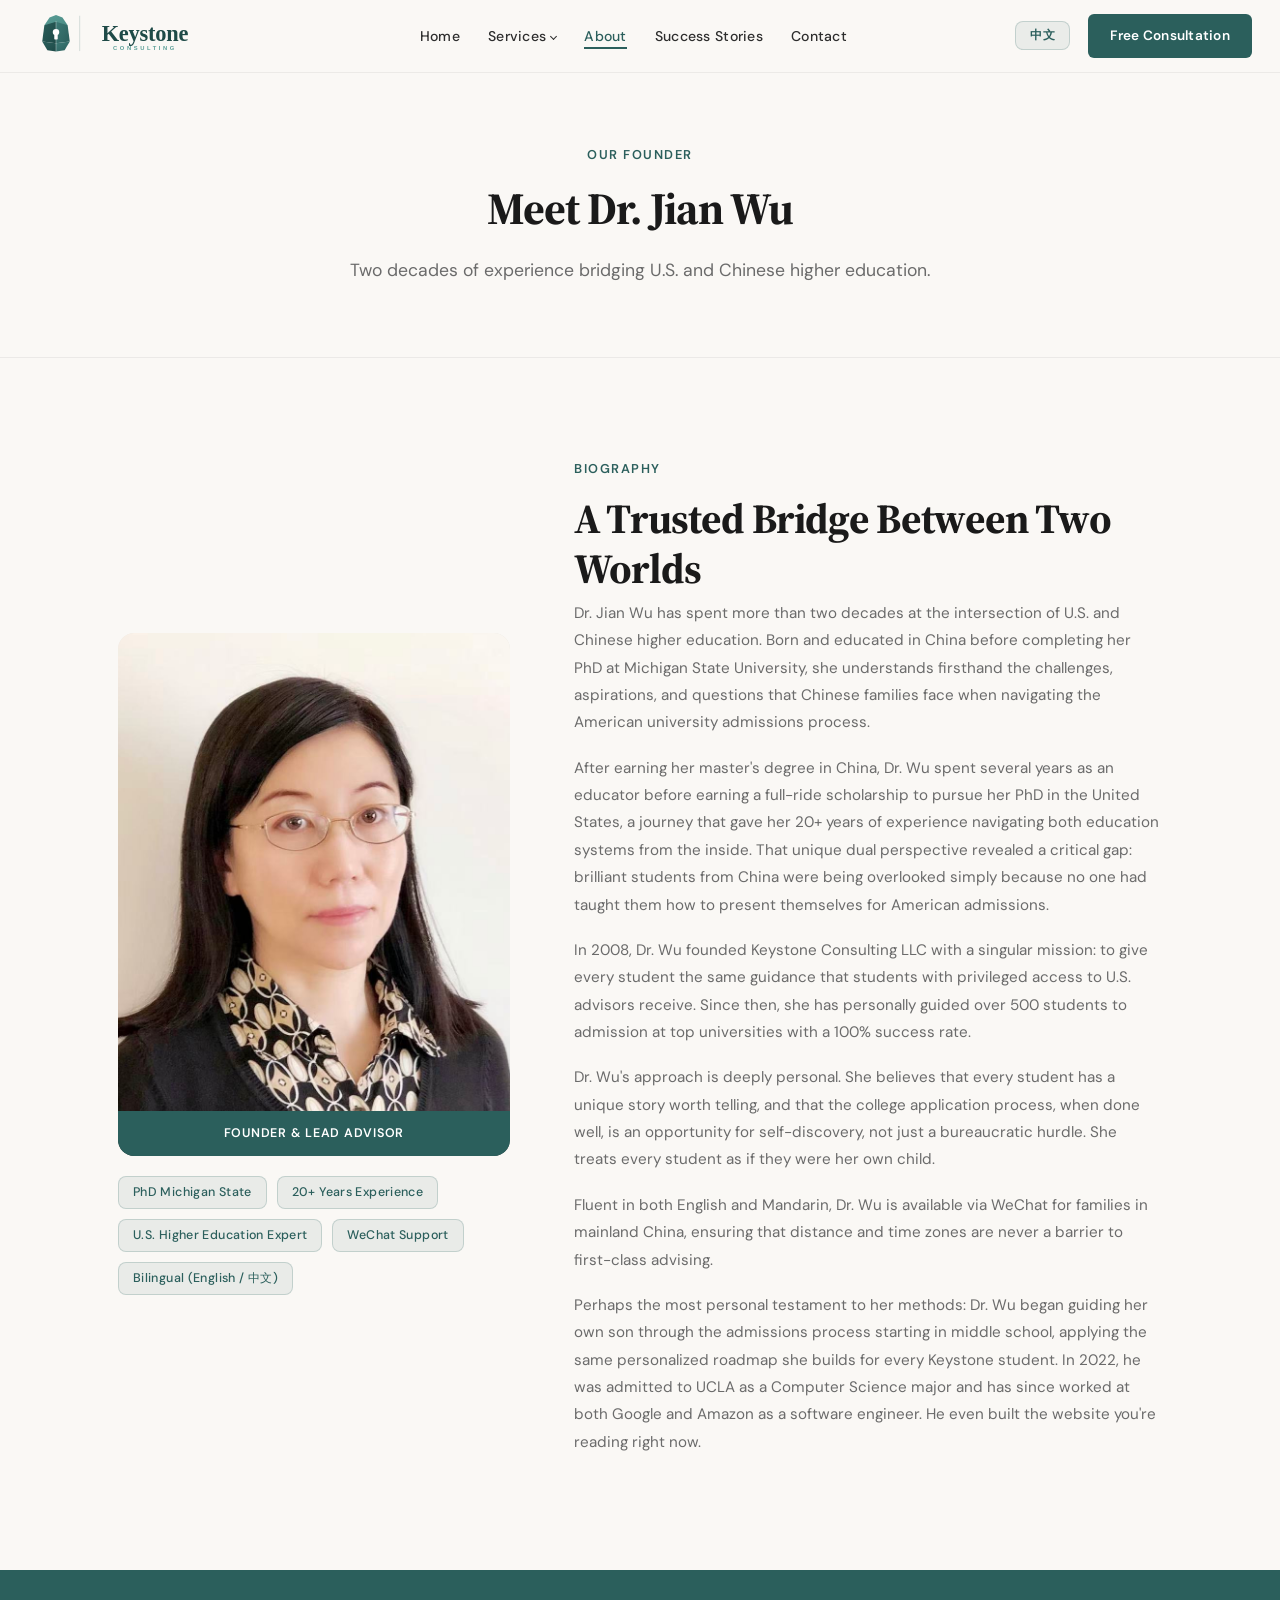
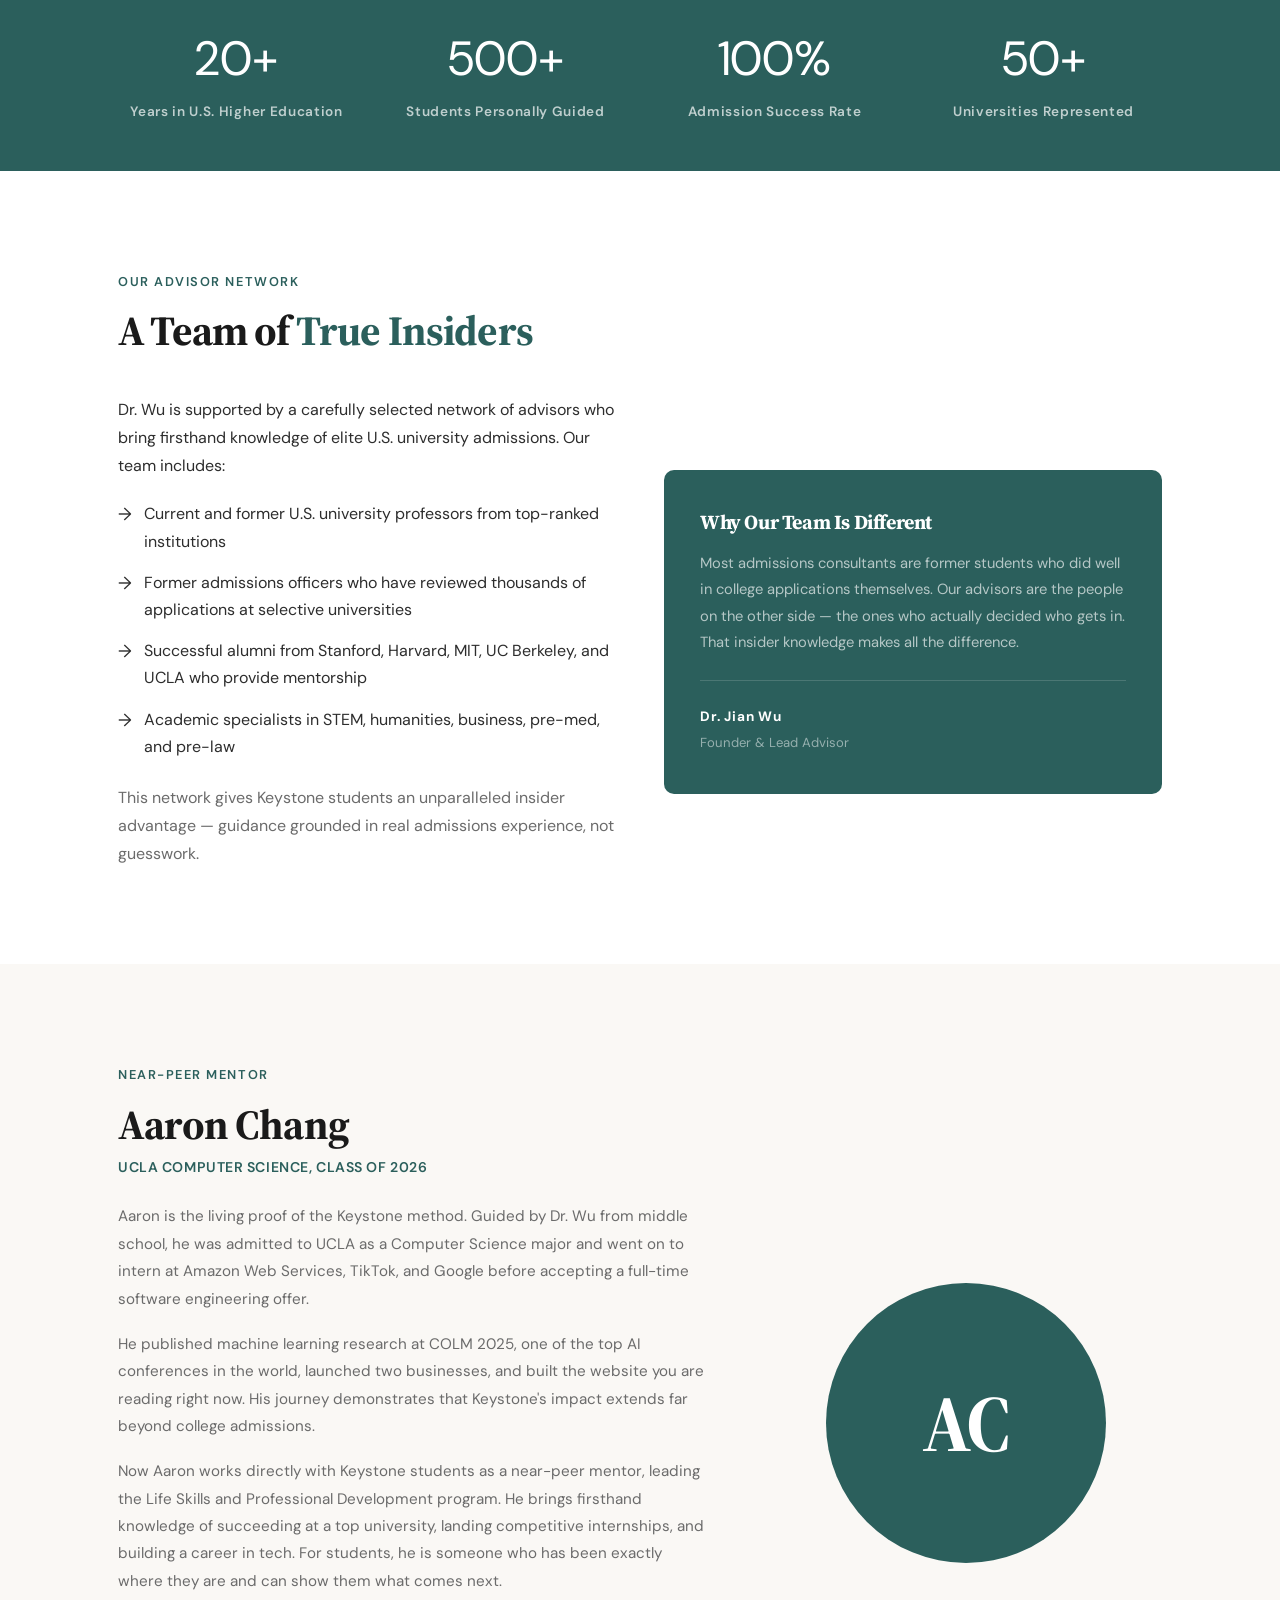
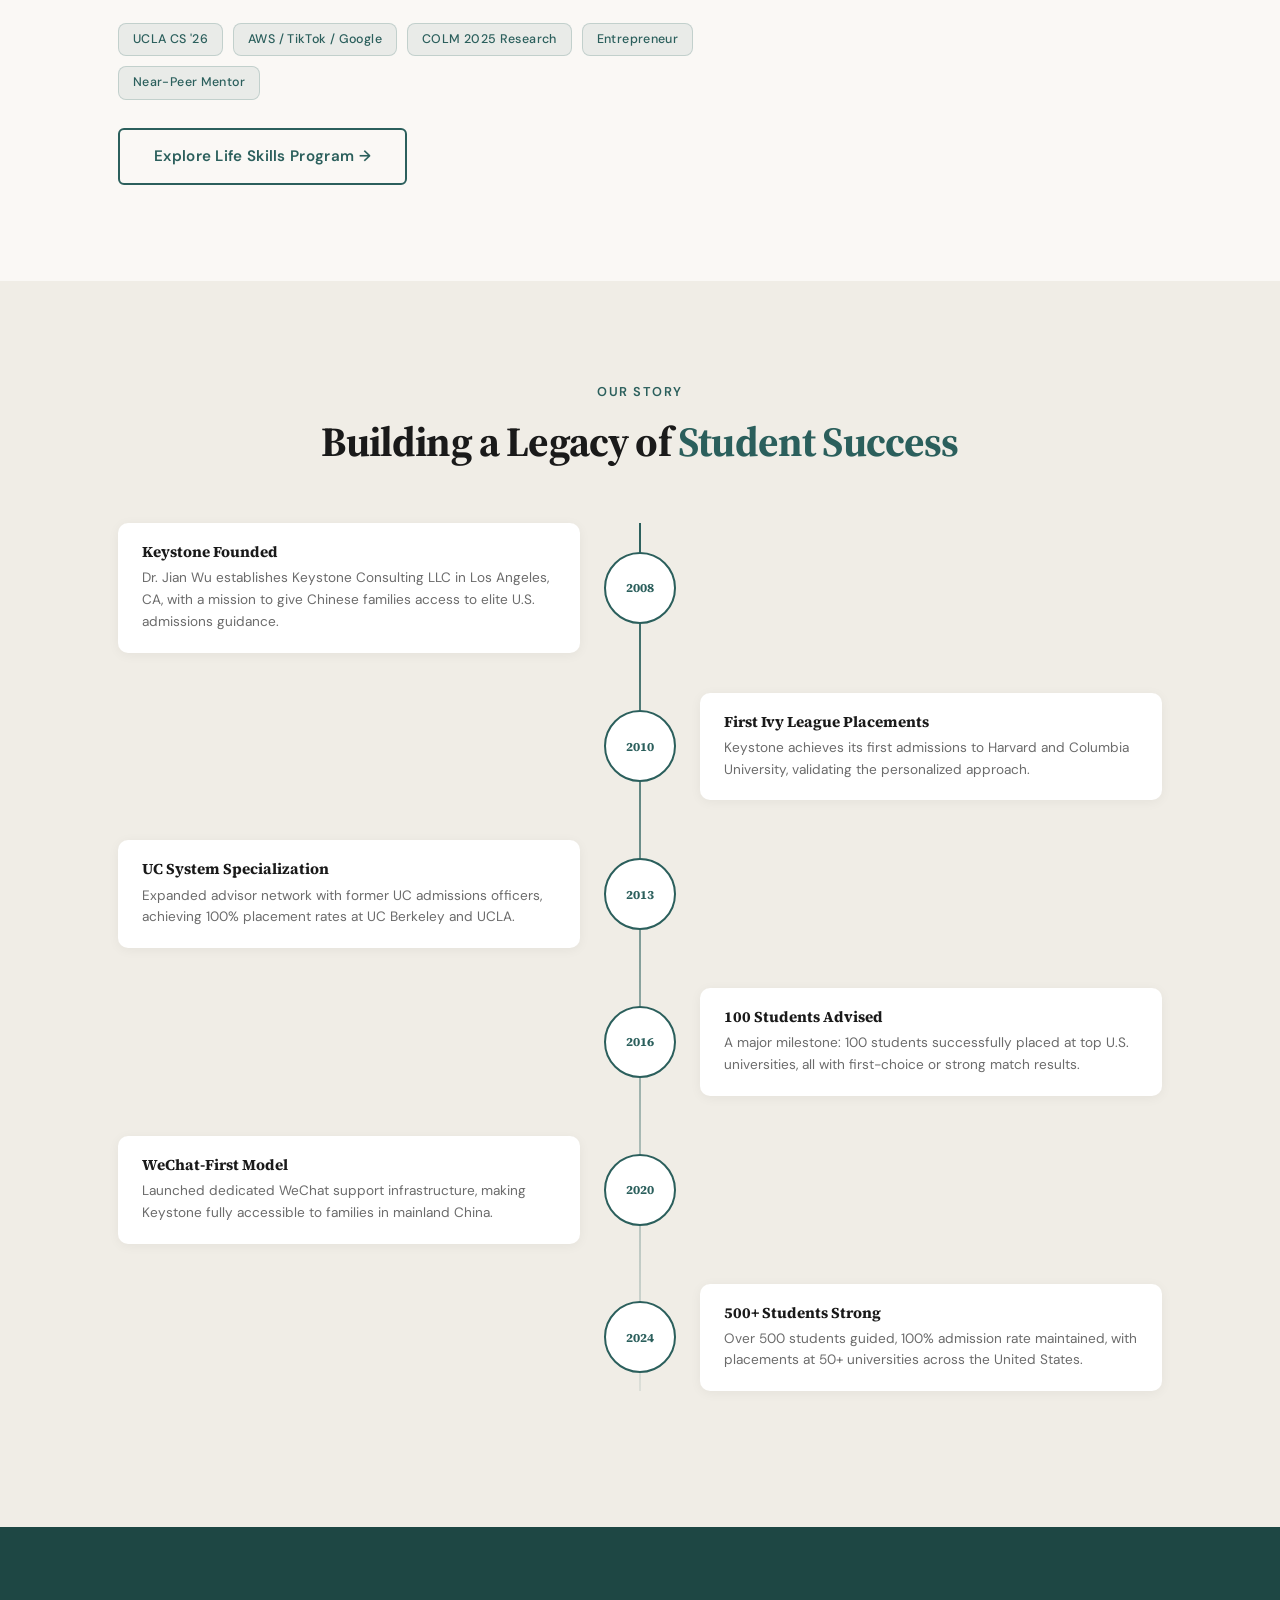
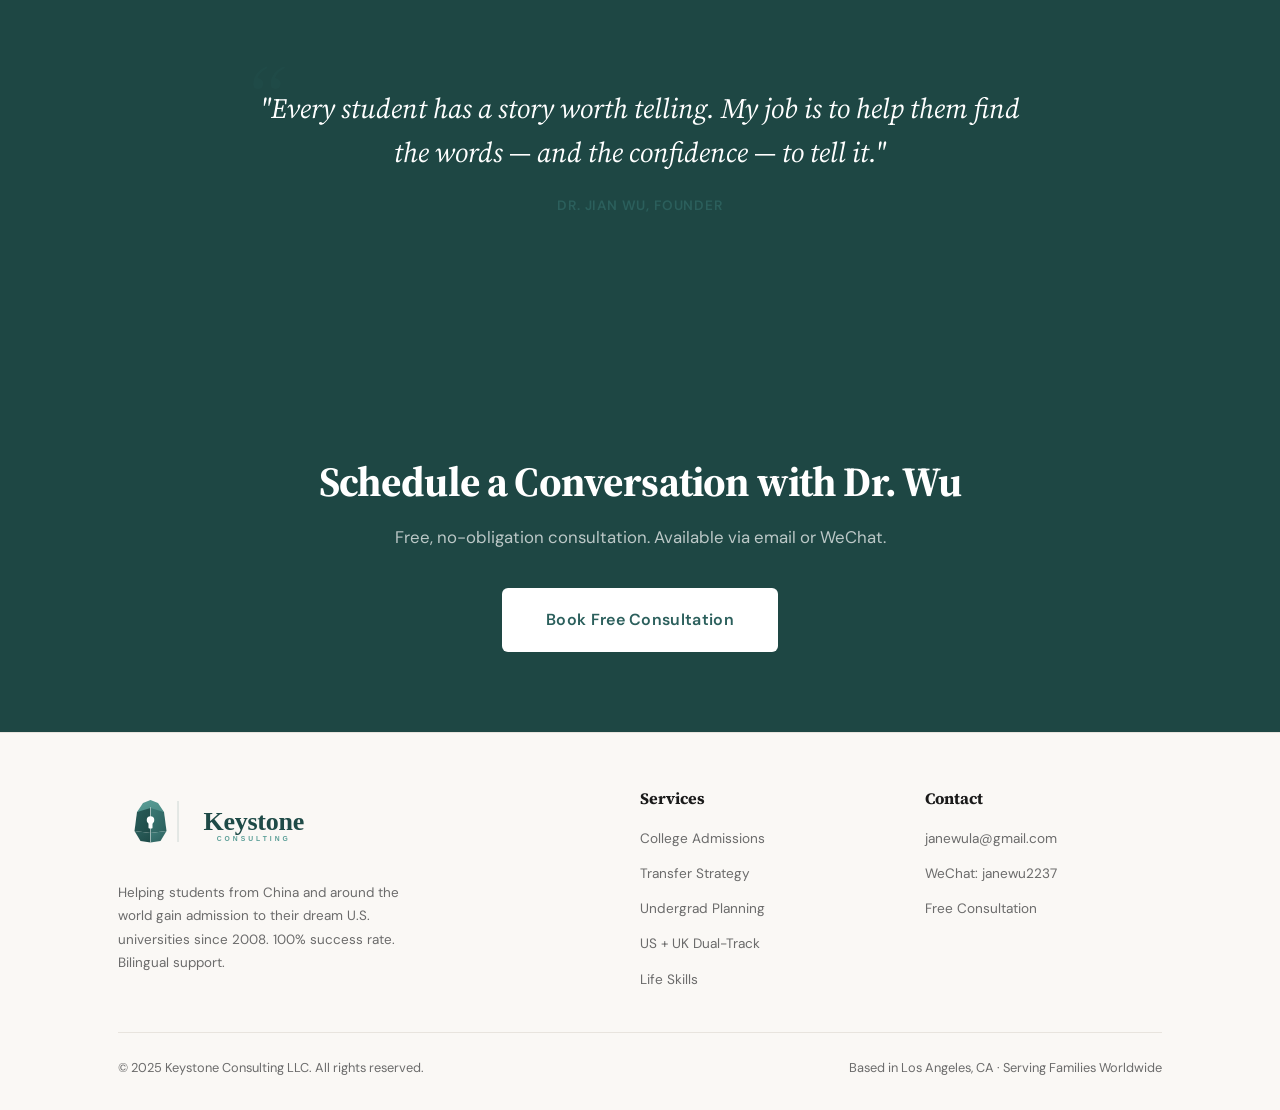
==== commit 7c29d170: "Expand site to 5-service platform with new pages, homepage redesign, and teal colorway Add 4 new ser" ====
--- a/pages/about.html
+++ b/pages/about.html
@@ -5,6 +5,9 @@
   <meta name="viewport" content="width=device-width, initial-scale=1.0" />
   <title>About Dr. Jian Wu — Keystone Consulting LLC</title>
   <meta name="description" content="Meet Dr. Jian Wu, founder of Keystone Consulting LLC. PhD from Michigan State, 20+ years bridging U.S. and Chinese higher education. 500+ students guided, 100% success rate." />
+  <link rel="preconnect" href="https://fonts.googleapis.com">
+  <link rel="preconnect" href="https://fonts.gstatic.com" crossorigin>
+  <link href="https://fonts.googleapis.com/css2?family=DM+Sans:ital,opsz,wght@0,9..40,400;0,9..40,500;0,9..40,600;0,9..40,700;1,9..40,400&family=Source+Serif+4:ital,opsz,wght@0,8..60,400;0,8..60,600;0,8..60,700;1,8..60,400;1,8..60,700&display=swap" rel="stylesheet">
   <link rel="stylesheet" href="../css/styles.css" />
 </head>
 <body>
@@ -12,7 +15,7 @@
 <div id="nav-root"></div>
 
 <!-- ── COMPACT HERO ───────────────────────────────────────── -->
-<section class="hero-compact">
+<section class="hero-compact hero-compact--center">
   <div class="hero-bg"></div>
   <div class="container hero-compact-inner">
     <div class="reveal">
@@ -111,16 +114,44 @@
         <p style="margin-top:24px; color:var(--muted);" data-i18n="about.team_p2">This network gives Keystone students an unparalleled insider advantage — guidance grounded in real admissions experience, not guesswork.</p>
       </div>
       <div class="reveal">
-        <div style="background:var(--navy); border-radius:var(--r-md); padding:40px 36px; color:var(--white);">
-          <div style="width:52px;height:52px;background:rgba(201,168,76,0.15);border-radius:10px;display:flex;align-items:center;justify-content:center;margin-bottom:16px;">
-            <svg viewBox="0 0 24 24" fill="currentColor" style="width:28px;height:28px;fill:var(--gold);" aria-hidden="true"><path d="M12 3L1 9l11 6 9-4.91V17h2V9L12 3zM5 13.18v4L12 21l7-3.82v-4L12 17l-7-3.82z"/></svg>
-          </div>
+        <div style="background:var(--teal); border-radius:var(--r-md); padding:40px 36px; color:var(--white);">
           <h3 style="color:var(--white); margin-bottom:16px;">Why Our Team Is Different</h3>
           <p style="color:rgba(255,255,255,0.65); font-size:0.92rem; line-height:1.8;">Most admissions consultants are former students who did well in college applications themselves. Our advisors are the people on the other side — the ones who actually decided who gets in. That insider knowledge makes all the difference.</p>
-          <div style="margin-top:24px; padding-top:24px; border-top:1px solid rgba(201,168,76,0.2);">
-            <div style="color:var(--gold); font-weight:700; font-size:0.85rem; letter-spacing:0.06em;">Dr. Jian Wu</div>
+          <div style="margin-top:24px; padding-top:24px; border-top:1px solid rgba(255,255,255,0.15);">
+            <div style="color:var(--white); font-weight:700; font-size:0.85rem; letter-spacing:0.06em;">Dr. Jian Wu</div>
             <div style="color:rgba(255,255,255,0.5); font-size:0.82rem; margin-top:4px;">Founder & Lead Advisor</div>
           </div>
+        </div>
+      </div>
+    </div>
+  </div>
+</section>
+
+<!-- ── AARON CHANG — NEAR-PEER MENTOR ──────────────────────── -->
+<section class="section section--mid" id="mentor">
+  <div class="container">
+    <div class="mentor-inner">
+      <div class="mentor-content reveal">
+        <span class="label" data-i18n="about.mentor_label">Near-Peer Mentor</span>
+        <h2 data-i18n="about.mentor_h2">Aaron Chang</h2>
+        <div class="mentor-title" data-i18n="about.mentor_title">UCLA Computer Science, Class of 2026</div>
+        <p data-i18n="about.mentor_p1">Aaron is the living proof of the Keystone method. Guided by Dr. Wu from middle school, he was admitted to UCLA as a Computer Science major and went on to intern at Amazon Web Services, TikTok, and Google before accepting a full-time software engineering offer.</p>
+        <p data-i18n="about.mentor_p2">He published machine learning research at COLM 2025, one of the top AI conferences in the world, launched two businesses, and built the website you are reading right now. His journey demonstrates that Keystone's impact extends far beyond college admissions.</p>
+        <p data-i18n="about.mentor_p3">Now Aaron works directly with Keystone students as a near-peer mentor, leading the Life Skills and Professional Development program. He brings firsthand knowledge of succeeding at a top university, landing competitive internships, and building a career in tech. For students, he is someone who has been exactly where they are and can show them what comes next.</p>
+        <div class="founder-creds">
+          <span class="cred-tag" data-i18n="about.mentor_cred1">UCLA CS '26</span>
+          <span class="cred-tag" data-i18n="about.mentor_cred2">AWS / TikTok / Google</span>
+          <span class="cred-tag" data-i18n="about.mentor_cred3">COLM 2025 Research</span>
+          <span class="cred-tag" data-i18n="about.mentor_cred4">Entrepreneur</span>
+          <span class="cred-tag" data-i18n="about.mentor_cred5">Near-Peer Mentor</span>
+        </div>
+        <div style="margin-top:28px;">
+          <a href="./life-skills.html" class="btn btn-outline" data-i18n="about.mentor_link">Explore Life Skills Program &rarr;</a>
+        </div>
+      </div>
+      <div class="reveal">
+        <div class="mentor-portrait-placeholder">
+          <span>AC</span>
         </div>
       </div>
     </div>
--- a/css/styles.css
+++ b/css/styles.css
@@ -32,7 +32,7 @@
   --r:     6px;
   --r-md:  10px;
   --r-lg:  16px;
-  --r-pill: 100px;
+  --r-pill: 8px;
 
   --shadow-sm:  0 2px 12px rgba(0, 0, 0, 0.05);
   --shadow-md:  0 4px 24px rgba(0, 0, 0, 0.08);
@@ -544,6 +544,68 @@
 }
 .svc-view-all:hover { color: var(--teal-light); }
 
+/* ── HOME SERVICES (5-card grid) ─────────────────────────── */
+.home-services-grid {
+  display: grid;
+  grid-template-columns: repeat(3, 1fr);
+  gap: 24px;
+  margin-top: 48px;
+}
+.home-svc-card {
+  background: var(--cream);
+  border-radius: var(--r-lg);
+  padding: 36px 28px 32px;
+  text-decoration: none;
+  display: flex;
+  flex-direction: column;
+  position: relative;
+  overflow: hidden;
+  border: 1px solid rgba(0,0,0,0.04);
+  transition: transform var(--ease), box-shadow var(--ease);
+}
+.home-svc-card::before {
+  content: '';
+  position: absolute;
+  top: 0; left: 0; right: 0;
+  height: 3px;
+  background: var(--teal);
+  opacity: 0;
+  transition: opacity var(--ease);
+}
+.home-svc-card:hover {
+  transform: translateY(-6px);
+  box-shadow: 0 12px 40px rgba(0,0,0,0.1);
+}
+.home-svc-card:hover::before { opacity: 1; }
+.home-svc-num {
+  font-family: var(--serif);
+  font-size: 0.78rem;
+  font-weight: 700;
+  color: var(--teal);
+  letter-spacing: 0.08em;
+  margin-bottom: 14px;
+  opacity: 0.5;
+}
+.home-svc-card h3 {
+  font-size: 1.15rem;
+  line-height: 1.3;
+  margin-bottom: 12px;
+  color: var(--charcoal);
+}
+.home-svc-card p {
+  font-size: 0.88rem;
+  color: var(--muted);
+  line-height: 1.7;
+  flex: 1;
+}
+@media (max-width: 900px) {
+  .home-services-grid { grid-template-columns: repeat(2, 1fr); }
+}
+@media (max-width: 640px) {
+  .home-services-grid { grid-template-columns: 1fr; }
+  .home-svc-card { padding: 28px 24px; }
+}
+
 /* ── SERVICES DETAIL (services page) ─────────────────────── */
 .services-detail-grid {
   display: grid;
@@ -1142,7 +1204,8 @@
   object-fit: cover;
 }
 .wechat-text { font-size: 0.85rem; color: var(--muted); }
-.wechat-text strong { display: block; color: var(--text); font-size: 0.95rem; margin-bottom: 2px; }
+.wechat-text span { display: block; margin-top: 6px; }
+.wechat-text strong { color: var(--text); font-size: 0.95rem; margin-right: 4px; }
 
 /* ── CTA BANNER (warm teal, personal) ─────────────────────── */
 .cta-banner {
@@ -1240,6 +1303,7 @@
   border: 1px solid var(--teal);
   border-radius: var(--r-pill);
   padding: 3px 12px;
+  margin-left: 4px;
   font-size: 0.75rem;
   font-weight: 600;
   color: var(--teal);
@@ -1292,15 +1356,20 @@
   padding: 0;
   overflow: hidden;
   position: relative;
+  border-bottom: 1px solid rgba(0,0,0,0.06);
 }
 .hero-compact .hero-bg { display: none; }
 .hero-compact-inner {
   position: relative; z-index: 2;
   padding: 140px 0 72px;
-  text-align: center;
-}
-.hero-compact h1 { color: var(--charcoal); margin-bottom: 16px; }
-.hero-compact .hero-sub { color: var(--muted); max-width: 560px; margin: 0 auto; font-size: 1.05rem; }
+  text-align: left;
+  max-width: 720px;
+}
+.hero-compact h1 { color: var(--charcoal); margin-bottom: 20px; font-size: clamp(2rem, 4vw, 2.8rem); }
+.hero-compact .hero-sub { color: var(--muted); max-width: 600px; font-size: 1.1rem; line-height: 1.7; }
+.hero-compact .label { margin-bottom: 16px; }
+.hero-compact--center .hero-compact-inner { text-align: center; max-width: 100%; }
+.hero-compact--center .hero-sub { margin: 0 auto; }
 
 /* ── SCROLL ANIMATION ─────────────────────────────────────── */
 .reveal {
@@ -1314,6 +1383,281 @@
   .reveal { opacity: 1; transform: none; transition: none; }
   * { transition-duration: 0.01ms !important; animation-duration: 0.01ms !important; }
 }
+
+/* ── NAV DROPDOWN ────────────────────────────────────────── */
+.nav-dropdown {
+  position: relative;
+}
+.nav-dropdown > a::after {
+  content: '';
+  display: inline-block;
+  width: 5px; height: 5px;
+  border-right: 1.5px solid currentColor;
+  border-bottom: 1.5px solid currentColor;
+  transform: rotate(45deg);
+  margin-left: 5px;
+  vertical-align: 2px;
+  transition: transform var(--ease);
+}
+.nav-dropdown:hover > a::after {
+  transform: rotate(-135deg);
+}
+.nav-dropdown-menu {
+  display: none;
+  position: absolute;
+  top: 100%;
+  left: 50%;
+  transform: translateX(-50%);
+  background: var(--white);
+  border: 1px solid var(--light-gray);
+  border-radius: var(--r-md);
+  box-shadow: var(--shadow-md);
+  padding: 10px 0;
+  min-width: 220px;
+  z-index: 1001;
+  list-style: none;
+}
+.nav-dropdown-menu li a {
+  display: block;
+  padding: 8px 20px;
+  font-size: 0.84rem;
+  font-weight: 500;
+  color: var(--text);
+  text-decoration: none;
+  white-space: nowrap;
+  border-bottom: none;
+  transition: background var(--ease), color var(--ease);
+}
+.nav-dropdown-menu li a:hover {
+  background: var(--teal-glass);
+  color: var(--teal);
+}
+.nav-dropdown:hover .nav-dropdown-menu,
+.nav-dropdown:focus-within .nav-dropdown-menu {
+  display: block;
+}
+
+/* Mobile services sub-links */
+.mobile-services-header {
+  list-style: none;
+}
+.mobile-services-header span {
+  color: var(--muted);
+  font-size: 0.78rem;
+  font-weight: 700;
+  text-transform: uppercase;
+  letter-spacing: 0.1em;
+}
+.mobile-services-sub a {
+  padding-left: 16px;
+  font-size: 0.95rem !important;
+}
+
+/* ── MENTOR SECTION (Aaron Chang) ───────────────────────── */
+.mentor-inner {
+  display: grid;
+  grid-template-columns: 3fr 2fr;
+  gap: 64px;
+  align-items: center;
+}
+.mentor-portrait-placeholder {
+  width: 280px; height: 280px;
+  border-radius: 50%;
+  background: var(--teal);
+  display: flex; align-items: center; justify-content: center;
+  margin: 0 auto;
+}
+.mentor-portrait-placeholder span {
+  font-family: var(--serif);
+  font-size: 5rem;
+  font-weight: 700;
+  color: var(--white);
+  letter-spacing: -0.02em;
+}
+.mentor-content .label { color: var(--teal); }
+.mentor-content h2 { color: var(--charcoal); margin-bottom: 6px; }
+.mentor-title { color: var(--teal); font-size: 0.88rem; letter-spacing: 0.04em; text-transform: uppercase; margin-bottom: 24px; font-weight: 600; }
+.mentor-content p { color: var(--muted); font-size: 0.95rem; line-height: 1.8; margin-bottom: 18px; }
+
+/* ── SERVICE HUB ─────────────────────────────────────────── */
+.service-hub-grid {
+  display: grid;
+  grid-template-columns: repeat(3, 1fr);
+  gap: 32px;
+  margin-top: 56px;
+}
+.service-hub-card {
+  background: var(--cream);
+  border-radius: 16px;
+  padding: 40px 32px 36px;
+  border: 1px solid rgba(0,0,0,0.06);
+  transition: transform var(--ease), box-shadow var(--ease);
+  display: flex;
+  flex-direction: column;
+  overflow: hidden;
+  position: relative;
+}
+.service-hub-card:hover {
+  transform: translateY(-6px);
+  box-shadow: 0 12px 40px rgba(0,0,0,0.1);
+}
+.service-hub-card .hub-accent {
+  position: absolute;
+  top: 0;
+  left: 0;
+  right: 0;
+  height: 4px;
+  background: var(--teal);
+}
+.service-hub-card .hub-num {
+  font-family: var(--serif);
+  font-size: 0.82rem;
+  font-weight: 700;
+  color: var(--teal);
+  letter-spacing: 0.08em;
+  text-transform: uppercase;
+  margin-bottom: 16px;
+  opacity: 0.6;
+}
+.service-hub-card h3 {
+  font-size: 1.3rem;
+  line-height: 1.3;
+  margin-bottom: 16px;
+  color: var(--navy);
+}
+.service-hub-card p {
+  font-size: 0.92rem;
+  color: var(--muted);
+  line-height: 1.75;
+  margin-bottom: 28px;
+  flex: 1;
+}
+.service-hub-card .hub-link {
+  display: inline-flex;
+  align-items: center;
+  gap: 6px;
+  font-size: 0.88rem;
+  font-weight: 700;
+  color: var(--teal);
+  text-decoration: none;
+  letter-spacing: 0.02em;
+  transition: gap var(--ease), color var(--ease);
+}
+.service-hub-card .hub-link:hover {
+  color: var(--teal-light);
+  gap: 10px;
+}
+
+/* ── SERVICE DETAIL PAGE ─────────────────────────────────── */
+.service-detail-body {
+  max-width: 720px;
+  margin: 0 auto;
+}
+.service-detail-body h2 {
+  margin-top: 48px;
+  margin-bottom: 16px;
+}
+.service-detail-body h3 {
+  margin-top: 0;
+  margin-bottom: 16px;
+  font-size: 1.4rem;
+}
+.service-detail-body p {
+  color: var(--muted);
+  font-size: 1rem;
+  line-height: 1.85;
+  margin-bottom: 20px;
+}
+.service-detail-body p:first-of-type {
+  font-size: 1.1rem;
+  color: var(--text);
+  line-height: 1.8;
+}
+.service-detail-list {
+  list-style: none;
+  margin: 0;
+  display: grid;
+  gap: 0;
+}
+.service-detail-list li {
+  padding: 20px 0 20px 0;
+  position: relative;
+  font-size: 0.95rem;
+  line-height: 1.75;
+  color: var(--text);
+  border-bottom: 1px solid var(--light-gray);
+  padding-left: 32px;
+}
+.service-detail-list li:last-child { border-bottom: none; }
+.service-detail-list li::before {
+  content: '';
+  position: absolute;
+  left: 0;
+  top: 26px;
+  width: 8px;
+  height: 8px;
+  border-radius: 50%;
+  background: var(--teal);
+}
+.service-detail-list li strong {
+  color: var(--charcoal);
+}
+
+/* Service section divider */
+.service-section {
+  padding: 56px 0;
+  border-top: 1px solid var(--light-gray);
+}
+.service-section:first-child {
+  border-top: none;
+  padding-top: 0;
+}
+.service-section-label {
+  display: inline-block;
+  font-family: var(--sans);
+  font-size: 0.72rem;
+  font-weight: 700;
+  letter-spacing: 0.14em;
+  text-transform: uppercase;
+  color: var(--teal);
+  margin-bottom: 20px;
+}
+
+.service-callout {
+  background: var(--teal-dark);
+  color: var(--white);
+  border-radius: var(--r-lg);
+  padding: 44px 40px;
+  margin: 0;
+}
+.service-callout h3 { color: var(--white); margin-bottom: 14px; font-size: 1.3rem; }
+.service-callout p, .service-detail-body .service-callout p { color: var(--white); font-size: 0.95rem; line-height: 1.8; }
+
+.service-who {
+  background: var(--cream);
+  border-radius: var(--r-lg);
+  padding: 40px;
+  margin: 0;
+  border: 1px solid rgba(0,0,0,0.06);
+}
+.service-who h3 { margin-bottom: 14px; }
+.service-who p { color: var(--muted); font-size: 0.95rem; line-height: 1.8; }
+
+/* ── AUDIENCE SPLIT (Life Skills) ────────────────────────── */
+.audience-split {
+  display: grid;
+  grid-template-columns: 1fr 1fr;
+  gap: 32px;
+  margin-top: 48px;
+}
+.audience-card {
+  background: var(--white);
+  border-radius: var(--r-md);
+  padding: 36px 28px;
+  box-shadow: var(--shadow-sm);
+}
+.audience-card h3 { margin-bottom: 12px; }
+.audience-card p { color: var(--muted); font-size: 0.92rem; line-height: 1.75; }
 
 /* ── RESPONSIVE ───────────────────────────────────────────── */
 @media (max-width: 1024px) {
@@ -1333,6 +1677,12 @@
   .founder-inner { grid-template-columns: 1fr; text-align: center; }
   .founder-portrait { max-width: 280px; margin: 0 auto; }
   .founder-content { text-align: left; }
+  .mentor-inner { grid-template-columns: 1fr; text-align: center; }
+  .mentor-portrait-placeholder { margin: 0 auto 32px; width: 220px; height: 220px; }
+  .mentor-portrait-placeholder span { font-size: 4rem; }
+  .mentor-content { text-align: left; }
+  .service-hub-grid { grid-template-columns: repeat(2, 1fr); gap: 24px; }
+  .audience-split { grid-template-columns: 1fr; }
   .contact-inner { grid-template-columns: 1fr; }
   .footer-inner { grid-template-columns: 1fr 1fr; }
   .process-steps::before { display: none; }
@@ -1368,10 +1718,14 @@
   .form-row { grid-template-columns: 1fr; }
   .footer-inner { grid-template-columns: 1fr; }
   .grid-3 { grid-template-columns: 1fr; }
+  .service-hub-grid { grid-template-columns: 1fr; }
+  .service-hub-card { padding: 32px 24px 28px; }
   .stats-grid { grid-template-columns: 1fr 1fr; }
   .contact-method-cards { grid-template-columns: 1fr; }
   .contact-info-faq { grid-template-columns: 1fr; gap: 40px; }
   .featured-story { padding: 28px 24px; }
-  .hero-compact-inner { padding: 120px 0 56px; }
-  .hero-compact .container { padding-left: 32px; padding-right: 32px; }
-}
+  .hero-compact-inner { padding: 120px 0 48px; }
+  .hero-compact .container { padding-left: 24px; padding-right: 24px; }
+  .home-services-grid { grid-template-columns: 1fr; }
+  .home-svc-card { padding: 28px 24px; }
+}
